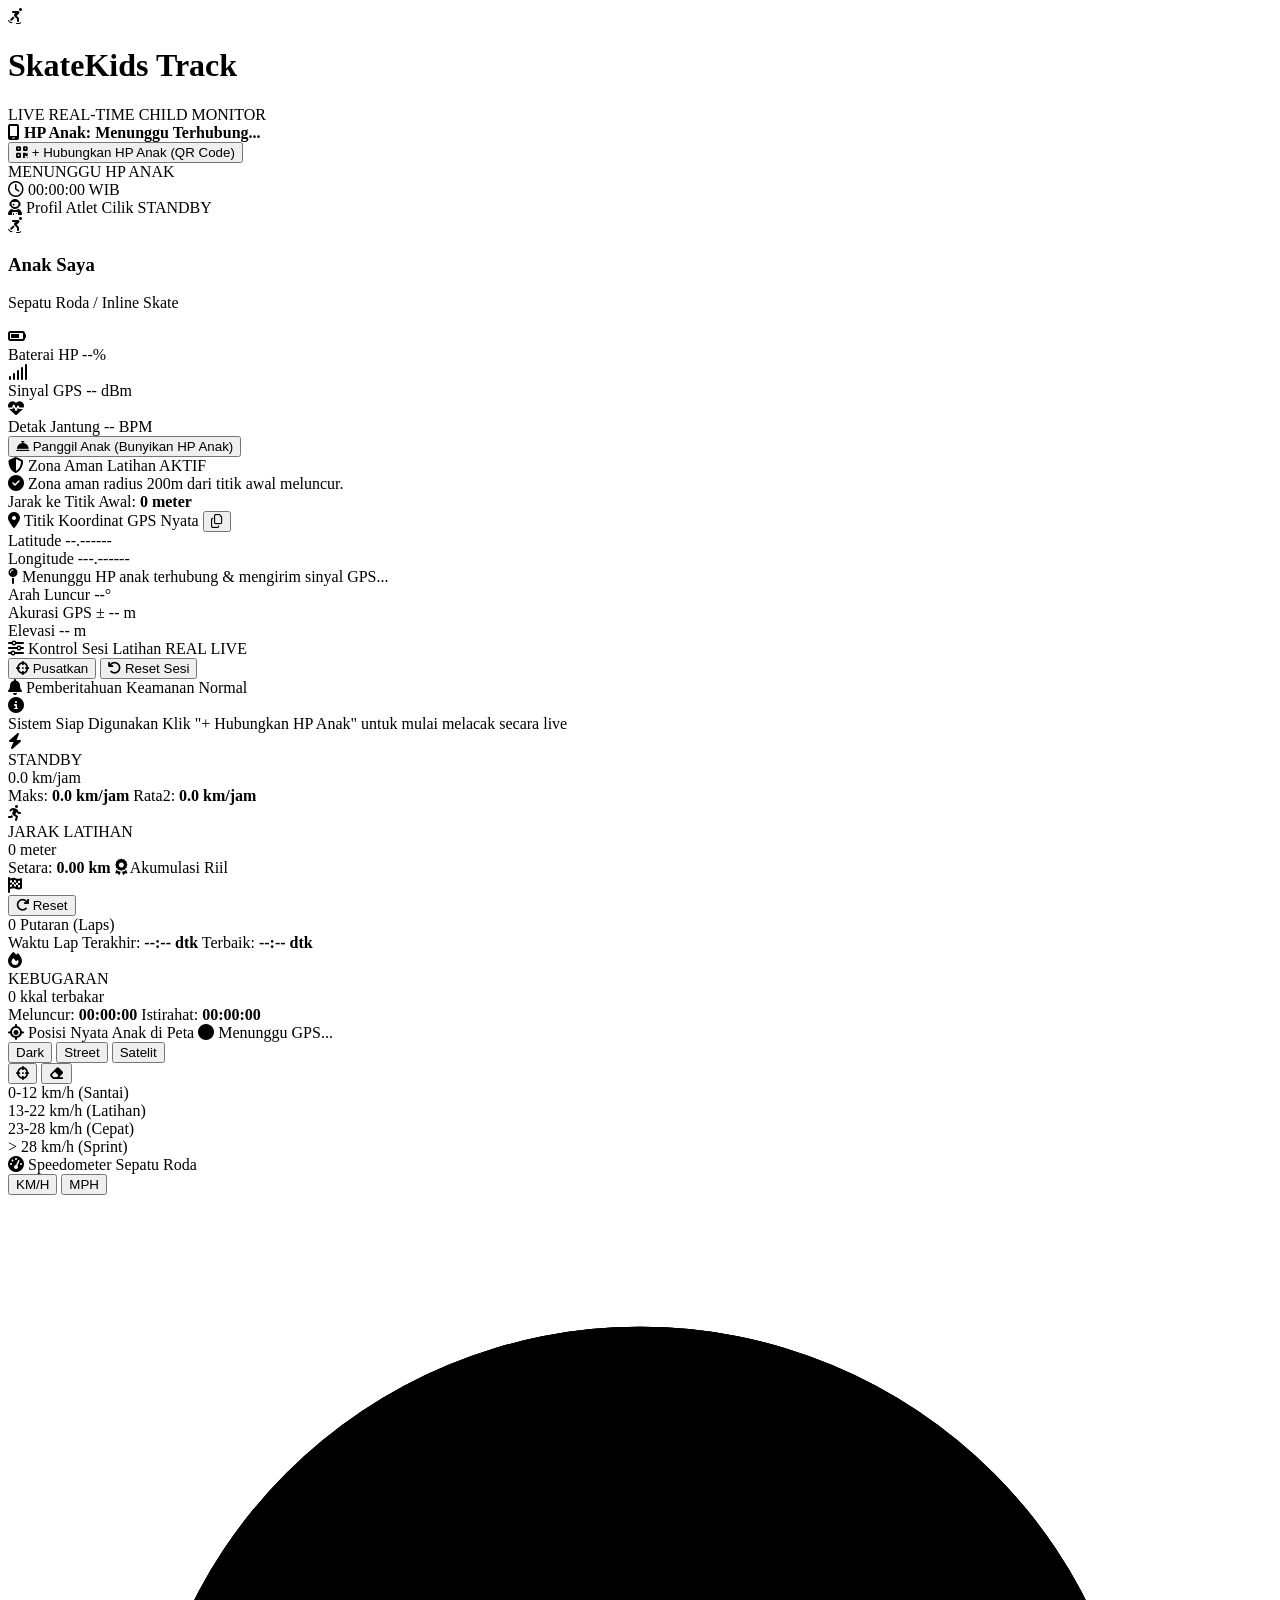
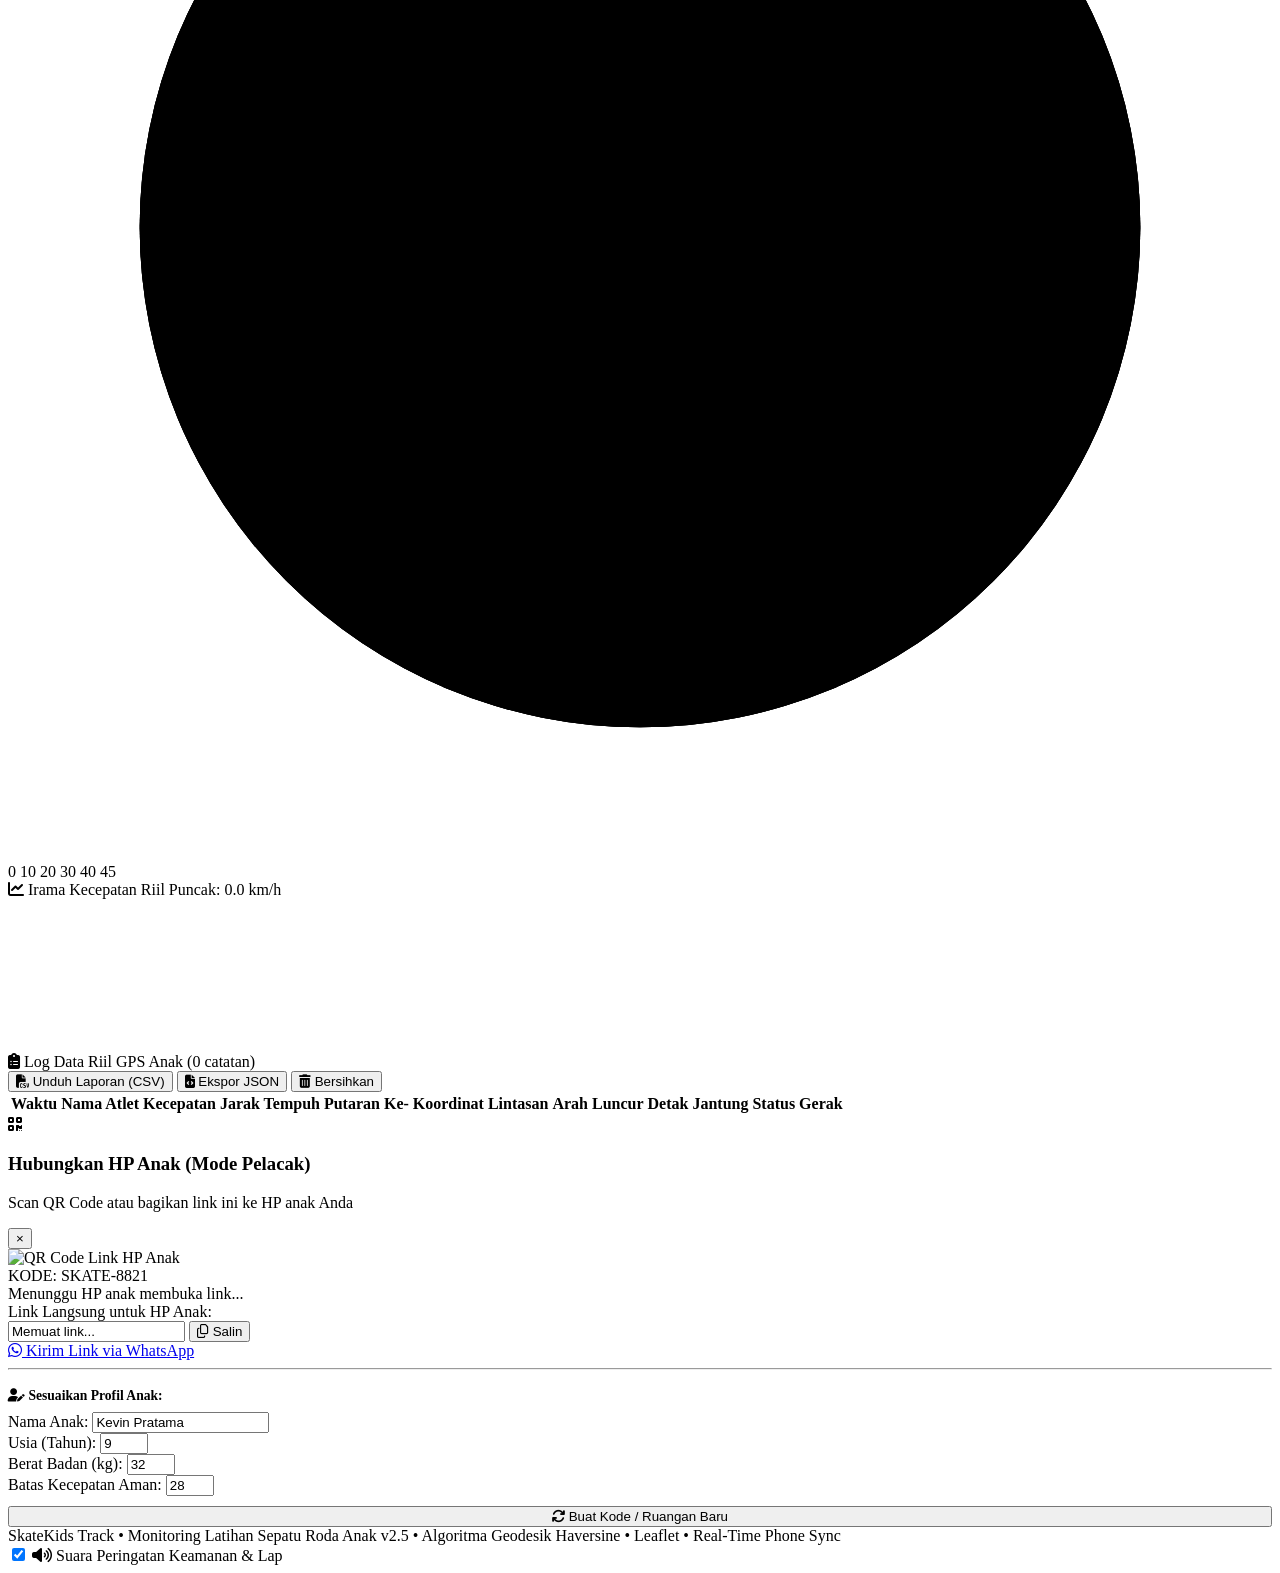
==== index.html @ c0331136 "Add files via upload" ====
<!DOCTYPE html>
<html lang="id">
<head>
  <meta charset="UTF-8">
  <meta name="viewport" content="width=device-width, initial-scale=1.0">
  <title>SkateKids Track - Monitoring Latihan Sepatu Roda Anak Real-Time</title>
  <meta name="description" content="Dashboard pemantauan latihan sepatu roda (inline skate) anak secara real-time langsung dari GPS HP anak.">

  <!-- Google Fonts -->
  <link rel="preconnect" href="https://fonts.googleapis.com">
  <link rel="preconnect" href="https://fonts.gstatic.com" crossorigin>
  <link href="https://fonts.googleapis.com/css2?family=JetBrains+Mono:wght@400;500;700&family=Plus+Jakarta+Sans:wght@300;400;500;600;700;800&display=swap" rel="stylesheet">

  <!-- Leaflet CSS -->
  <link rel="stylesheet" href="https://unpkg.com/leaflet@1.9.4/dist/leaflet.css" integrity="sha256-p4NxAoJBhIIN+hmNHrzRCf9tD/miZyoHS5obTRR9BMY=" crossorigin=""/>

  <!-- FontAwesome Icons -->
  <link rel="stylesheet" href="https://cdnjs.cloudflare.com/ajax/libs/font-awesome/6.5.1/css/all.min.css"/>

  <!-- Custom Styles -->
  <link rel="stylesheet" href="css/styles.css">
</head>
<body>
  <div class="app-container">
    <!-- Top Navbar -->
    <header class="top-header">
      <div class="header-brand">
        <div class="brand-icon">
          <i class="fa-solid fa-person-skating pulse-icon"></i>
        </div>
        <div class="brand-info">
          <h1>SkateKids <span>Track</span></h1>
          <span class="brand-badge">LIVE REAL-TIME CHILD MONITOR</span>
        </div>
      </div>

      <div class="header-center">
        <!-- Active Device Badge -->
        <div class="device-selector-wrapper">
          <i class="fa-solid fa-mobile-screen icon-cyan"></i>
          <span style="font-weight: 700; color: var(--text-pure);" id="activeChildLabel">HP Anak: Menunggu Terhubung...</span>
        </div>

        <!-- Connect Child Phone Button -->
        <button class="btn btn-connect-child" id="btnOpenPairingModal">
          <i class="fa-solid fa-qrcode"></i>
          <span>+ Hubungkan HP Anak (QR Code)</span>
        </button>
      </div>

      <div class="header-status">
        <div class="status-indicator offline" id="globalConnIndicator">
          <span class="pulse-dot"></span>
          <span id="connStatusText">MENUNGGU HP ANAK</span>
        </div>
        <div class="time-widget">
          <i class="fa-regular fa-clock"></i>
          <span id="liveClock">00:00:00 WIB</span>
        </div>
      </div>
    </header>

    <!-- Main Dashboard Layout -->
    <main class="dashboard-grid">
      <!-- Left Sidebar: Child Profile & Real Safety Monitoring -->
      <aside class="sidebar-panel">
        <!-- Child Athlete Profile Card -->
        <div class="glass-card device-profile-card">
          <div class="card-header">
            <span class="card-title"><i class="fa-solid fa-user-astronaut"></i> Profil Atlet Cilik</span>
            <span class="badge badge-neutral" id="skateActivityBadge">STANDBY</span>
          </div>
          <div class="device-quick-info">
            <div class="device-avatar" id="deviceAvatarIcon">
              <i class="fa-solid fa-person-skating"></i>
            </div>
            <div class="device-names">
              <h3 id="currentDeviceName">Anak Saya</h3>
              <p id="currentDevicePlate" class="mono-text">Sepatu Roda / Inline Skate</p>
            </div>
          </div>
          
          <div class="stats-row">
            <div class="stat-pill">
              <i class="fa-solid fa-battery-three-quarters icon-green"></i>
              <div class="stat-meta">
                <span class="stat-label">Baterai HP</span>
                <span class="stat-value" id="batteryLevel">--%</span>
              </div>
            </div>
            <div class="stat-pill">
              <i class="fa-solid fa-signal icon-cyan"></i>
              <div class="stat-meta">
                <span class="stat-label">Sinyal GPS</span>
                <span class="stat-value" id="signalStrength">-- dBm</span>
              </div>
            </div>
            <div class="stat-pill">
              <i class="fa-solid fa-heart-pulse icon-red"></i>
              <div class="stat-meta">
                <span class="stat-label">Detak Jantung</span>
                <span class="stat-value" id="heartRateValue">-- BPM</span>
              </div>
            </div>
          </div>

          <!-- Quick Child Calling / Ping Buzzer -->
          <button class="btn btn-call-child" id="btnPingChild" title="Kirim sinyal dering ke HP anak">
            <i class="fa-solid fa-bell-concierge"></i>
            <span>Panggil Anak (Bunyikan HP Anak)</span>
          </button>
        </div>

        <!-- Safety Zone (Geofence) Card -->
        <div class="glass-card geofence-card">
          <div class="card-header">
            <span class="card-title"><i class="fa-solid fa-shield-halved"></i> Zona Aman Latihan</span>
            <span class="badge badge-success" id="geofenceStatusBadge">AKTIF</span>
          </div>
          <div class="geofence-body">
            <div class="geofence-indicator">
              <i class="fa-solid fa-circle-check text-success"></i>
              <span id="geofenceText">Zona aman radius <span id="geofenceRadiusText">200m</span> dari titik awal meluncur.</span>
            </div>
            <div class="geofence-meta">
              <span>Jarak ke Titik Awal: <strong class="mono-text" id="distanceToParent">0 meter</strong></span>
            </div>
          </div>
        </div>

        <!-- Real Coordinates & Location Card -->
        <div class="glass-card location-card">
          <div class="card-header">
            <span class="card-title"><i class="fa-solid fa-location-dot"></i> Titik Koordinat GPS Nyata</span>
            <button class="btn-icon" id="btnCopyCoords" title="Salin Koordinat"><i class="fa-regular fa-copy"></i></button>
          </div>
          <div class="coords-display">
            <div class="coord-item">
              <span class="coord-label">Latitude</span>
              <span class="coord-value mono-text" id="valLatitude">--.------</span>
            </div>
            <div class="coord-item">
              <span class="coord-label">Longitude</span>
              <span class="coord-value mono-text" id="valLongitude">---.------</span>
            </div>
          </div>
          <div class="address-box">
            <i class="fa-solid fa-map-pin"></i>
            <span id="currentAddress">Menunggu HP anak terhubung & mengirim sinyal GPS...</span>
          </div>
          <div class="altitude-heading-row">
            <div class="micro-stat">
              <span class="micro-label">Arah Luncur</span>
              <span class="micro-value mono-text" id="valHeading">--°</span>
            </div>
            <div class="micro-stat">
              <span class="micro-label">Akurasi GPS</span>
              <span class="micro-value mono-text" id="valAccuracy">&plusmn; -- m</span>
            </div>
            <div class="micro-stat">
              <span class="micro-label">Elevasi</span>
              <span class="micro-value mono-text" id="valAltitude">-- m</span>
            </div>
          </div>
        </div>

        <!-- Session Controls Card (Clean, 0 Simulation) -->
        <div class="glass-card controls-card">
          <div class="card-header">
            <span class="card-title"><i class="fa-solid fa-sliders"></i> Kontrol Sesi Latihan</span>
            <span class="badge badge-neutral" id="simStatusBadge">REAL LIVE</span>
          </div>
          <div class="playback-btn-group" style="grid-template-columns: 1fr 1fr;">
            <button id="btnCenterMap" class="btn btn-primary" title="Pusatkan Kamera ke Posisi Anak">
              <i class="fa-solid fa-crosshairs"></i> Pusatkan
            </button>
            <button id="btnRestartSession" class="btn btn-secondary" title="Mulai Ulang Hitungan Latihan">
              <i class="fa-solid fa-arrow-rotate-left"></i> Reset Sesi
            </button>
          </div>
        </div>

        <!-- Safety & Incident Stream -->
        <div class="glass-card alerts-card">
          <div class="card-header">
            <span class="card-title"><i class="fa-solid fa-bell"></i> Pemberitahuan Keamanan</span>
            <span id="alertCountBadge" class="badge badge-neutral">Normal</span>
          </div>
          <div class="alert-stream" id="alertStream">
            <div class="alert-item alert-info">
              <i class="fa-solid fa-circle-info"></i>
              <div class="alert-content">
                <span class="alert-title">Sistem Siap Digunakan</span>
                <span class="alert-time">Klik "+ Hubungkan HP Anak" untuk mulai melacak secara live</span>
              </div>
            </div>
          </div>
        </div>
      </aside>

      <!-- Center & Right Workspace -->
      <section class="main-telemetry-area">
        <!-- 4 Key Skating Metrics Row: Speed, Distance, Lap Counter, Fitness -->
        <div class="metrics-grid">
          <!-- Metric 1: Kecepatan Meluncur (Speedometer) -->
          <div class="glass-card metric-card metric-speed">
            <div class="metric-top">
              <div class="metric-icon-box">
                <i class="fa-solid fa-bolt"></i>
              </div>
              <span class="metric-tag" id="speedStatusTag">STANDBY</span>
            </div>
            <div class="metric-body">
              <span class="metric-value mono-text" id="metricSpeedValue">0.0</span>
              <span class="metric-unit" id="metricSpeedUnit">km/jam</span>
            </div>
            <div class="metric-footer">
              <span>Maks: <strong id="metricMaxSpeed" class="mono-text">0.0 km/jam</strong></span>
              <span>Rata2: <strong id="metricAvgSpeed" class="mono-text">0.0 km/jam</strong></span>
            </div>
          </div>

          <!-- Metric 2: Total Jarak Latihan (Jarak Tempuh Riil) -->
          <div class="glass-card metric-card metric-distance">
            <div class="metric-top">
              <div class="metric-icon-box cyan">
                <i class="fa-solid fa-person-running"></i>
              </div>
              <span class="metric-tag cyan">JARAK LATIHAN</span>
            </div>
            <div class="metric-body">
              <span class="metric-value mono-text" id="metricTotalDistance">0</span>
              <span class="metric-unit" id="distanceUnitLabel">meter</span>
            </div>
            <div class="metric-footer">
              <span>Setara: <strong id="metricDistanceKm" class="mono-text">0.00 km</strong></span>
              <span class="icon-muted"><i class="fa-solid fa-award"></i> Akumulasi Riil</span>
            </div>
          </div>

          <!-- Metric 3: Penghitung Putaran (Lap Counter Riil) -->
          <div class="glass-card metric-card metric-trip">
            <div class="metric-top">
              <div class="metric-icon-box amber">
                <i class="fa-solid fa-flag-checkered"></i>
              </div>
              <button class="btn-mini-reset" id="btnResetTrip" title="Reset Hitungan Putaran">
                <i class="fa-solid fa-arrow-rotate-right"></i> Reset
              </button>
            </div>
            <div class="metric-body">
              <span class="metric-value mono-text" id="metricLapCount">0</span>
              <span class="metric-unit">Putaran (Laps)</span>
            </div>
            <div class="metric-footer">
              <span>Waktu Lap Terakhir: <strong id="lastLapTime" class="mono-text">--:-- dtk</strong></span>
              <span>Terbaik: <strong class="text-success mono-text" id="bestLapTime">--:-- dtk</strong></span>
            </div>
          </div>

          <!-- Metric 4: Kebugaran & Waktu Latihan -->
          <div class="glass-card metric-card metric-time">
            <div class="metric-top">
              <div class="metric-icon-box purple">
                <i class="fa-solid fa-fire"></i>
              </div>
              <span class="metric-tag purple">KEBUGARAN</span>
            </div>
            <div class="metric-body">
              <span class="metric-value mono-text" id="metricCalories">0</span>
              <span class="metric-unit">kkal terbakar</span>
            </div>
            <div class="metric-footer">
              <span>Meluncur: <strong id="metricTripDuration" class="mono-text">00:00:00</strong></span>
              <span>Istirahat: <strong id="metricIdleDuration" class="mono-text">00:00:00</strong></span>
            </div>
          </div>
        </div>

        <!-- Interactive Map & Gauge Visualization Row -->
        <div class="visualizer-row">
          <!-- Left: Main Interactive Map Viewport -->
          <div class="glass-card map-container-card">
            <div class="map-toolbar">
              <div class="map-toolbar-left">
                <span class="map-title"><i class="fa-solid fa-location-crosshairs"></i> Posisi Nyata Anak di Peta</span>
                <span class="map-coords-badge" id="mapLiveBadge">
                  <i class="fa-solid fa-circle pulse-dot-small"></i> <span id="mapHeadingBadge">Menunggu GPS...</span>
                </span>
              </div>
              <div class="map-toolbar-right">
                <!-- Map Layer Switcher Buttons -->
                <div class="map-layer-toggles">
                  <button class="map-layer-btn active" data-layer="dark" title="Peta Gelap">Dark</button>
                  <button class="map-layer-btn" data-layer="osm" title="Peta Standar">Street</button>
                  <button class="map-layer-btn" data-layer="satellite" title="Satelit Esri">Satelit</button>
                </div>
                <!-- Follow Mode Toggle -->
                <button class="map-tool-btn active" id="btnToggleFollow" title="Kunci Kamera ke Anak">
                  <i class="fa-solid fa-crosshairs"></i>
                </button>
                <!-- Clear Trail -->
                <button class="map-tool-btn" id="btnClearTrail" title="Bersihkan Jejak Lintasan">
                  <i class="fa-solid fa-eraser"></i>
                </button>
              </div>
            </div>

            <!-- Leaflet Map Mount Point -->
            <div id="map" class="map-viewport"></div>

            <!-- Floating Map Legend -->
            <div class="map-floating-overlay">
              <div class="legend-item">
                <span class="legend-color legend-green"></span> <span>0-12 km/h (Santai)</span>
              </div>
              <div class="legend-item">
                <span class="legend-color legend-blue"></span> <span>13-22 km/h (Latihan)</span>
              </div>
              <div class="legend-item">
                <span class="legend-color legend-orange"></span> <span>23-28 km/h (Cepat)</span>
              </div>
              <div class="legend-item">
                <span class="legend-color legend-red"></span> <span>> 28 km/h (Sprint)</span>
              </div>
            </div>
          </div>

          <!-- Right: Circular Speedometer & Telemetry Gauge for Roller Skating -->
          <div class="glass-card gauge-panel-card">
            <div class="card-header">
              <span class="card-title"><i class="fa-solid fa-gauge-high"></i> Speedometer Sepatu Roda</span>
              <div class="unit-switch">
                <button class="unit-btn active" id="unitKmh">KM/H</button>
                <button class="unit-btn" id="unitMph">MPH</button>
              </div>
            </div>

            <!-- Circular SVG Speedometer (Scaled 0 - 45 km/h for inline skating) -->
            <div class="speedometer-container">
              <div class="speedometer-svg-wrapper">
                <svg viewBox="0 0 240 240" class="speedometer-svg">
                  <!-- Background Track Arc -->
                  <circle cx="120" cy="120" r="95" class="gauge-bg-arc" />
                  
                  <!-- Warning Zone Track Arc (>28 km/h high sprint zone) -->
                  <circle cx="120" cy="120" r="95" class="gauge-warning-arc" />
                  
                  <!-- Dynamic Glowing Progress Arc -->
                  <circle cx="120" cy="120" r="95" class="gauge-fill-arc" id="gaugeFillArc" />
                  
                  <!-- Center Dial Info -->
                  <g class="gauge-center-text">
                    <text x="120" y="115" class="gauge-digit mono-text" id="gaugeSpeedDigit">0.0</text>
                    <text x="120" y="140" class="gauge-unit" id="gaugeSpeedUnit">KM/H</text>
                    <text x="120" y="162" class="gauge-substatus" id="gaugeStatusText">STANDBY</text>
                  </g>
                </svg>
                
                <!-- Speedometer Needle Pointer -->
                <div class="gauge-needle" id="gaugeNeedle"></div>
                <div class="gauge-needle-cap"></div>
              </div>

              <!-- Speedometer Scale Numbers: 0, 10, 20, 30, 40, 45 -->
              <div class="speedometer-scale">
                <span>0</span>
                <span>10</span>
                <span>20</span>
                <span>30</span>
                <span>40</span>
                <span>45</span>
              </div>
            </div>

            <!-- Mini Live Speed Chart (0 - 35 km/h) -->
            <div class="speed-chart-wrapper">
              <div class="chart-header">
                <span><i class="fa-solid fa-chart-line"></i> Irama Kecepatan Riil</span>
                <span class="chart-peak mono-text" id="chartPeakLabel">Puncak: 0.0 km/h</span>
              </div>
              <div class="chart-canvas-box">
                <canvas id="speedTrendChart"></canvas>
              </div>
            </div>
          </div>
        </div>

        <!-- Bottom Row: Training Session Log Table & Data Export -->
        <div class="glass-card telemetry-log-card">
          <div class="table-header-row">
            <div class="table-title">
              <i class="fa-solid fa-clipboard-list"></i>
              <span>Log Data Riil GPS Anak</span>
              <span class="table-count mono-text" id="logCountBadge">(0 catatan)</span>
            </div>
            <div class="table-actions">
              <button class="btn btn-outline" id="btnExportCSV">
                <i class="fa-solid fa-file-csv"></i> Unduh Laporan (CSV)
              </button>
              <button class="btn btn-outline" id="btnExportJSON">
                <i class="fa-solid fa-file-code"></i> Ekspor JSON
              </button>
              <button class="btn btn-outline danger" id="btnClearLogs">
                <i class="fa-solid fa-trash-can"></i> Bersihkan
              </button>
            </div>
          </div>

          <div class="table-responsive">
            <table class="telemetry-table" id="telemetryTable">
              <thead>
                <tr>
                  <th>Waktu</th>
                  <th>Nama Atlet</th>
                  <th>Kecepatan</th>
                  <th>Jarak Tempuh</th>
                  <th>Putaran Ke-</th>
                  <th>Koordinat Lintasan</th>
                  <th>Arah Luncur</th>
                  <th>Detak Jantung</th>
                  <th>Status Gerak</th>
                </tr>
              </thead>
              <tbody id="telemetryTableBody">
                <!-- Data riil akan otomatis muncul saat HP anak mengirim sinyal -->
              </tbody>
            </table>
          </div>
        </div>
      </section>
    </main>

    <!-- Modal Pairing HP Anak -->
    <div class="modal-overlay" id="pairingModalOverlay">
      <div class="modal-card">
        <div class="modal-header">
          <div class="modal-title-group">
            <i class="fa-solid fa-qrcode icon-cyan"></i>
            <div>
              <h3>Hubungkan HP Anak (Mode Pelacak)</h3>
              <p class="modal-subtitle">Scan QR Code atau bagikan link ini ke HP anak Anda</p>
            </div>
          </div>
          <button class="btn-close-modal" id="btnClosePairingModal">&times;</button>
        </div>

        <div class="modal-body">
          <div class="pairing-content">
            <!-- Left: QR Code Display -->
            <div class="qr-container">
              <div class="qr-box">
                <img id="qrCodeImage" src="" alt="QR Code Link HP Anak">
              </div>
              <span class="room-code-tag" id="displayRoomCode">KODE: SKATE-8821</span>
              <div class="conn-sync-status waiting" id="modalConnStatus">
                <span class="pulse-dot"></span>
                <span id="modalConnStatusText">Menunggu HP anak membuka link...</span>
              </div>
            </div>

            <!-- Right: Direct Link & Setup Form -->
            <div class="pairing-details">
              <label class="form-label">Link Langsung untuk HP Anak:</label>
              <div class="copy-link-group">
                <input type="text" id="txtTrackerUrl" readonly class="custom-input mono-text" value="Memuat link...">
                <button class="btn btn-primary" id="btnCopyTrackerUrl" title="Salin Link">
                  <i class="fa-regular fa-copy"></i> Salin
                </button>
              </div>

              <div class="share-whatsapp-box">
                <a id="btnShareWhatsApp" href="#" target="_blank" class="btn btn-whatsapp">
                  <i class="fa-brands fa-whatsapp"></i> Kirim Link via WhatsApp
                </a>
              </div>

              <hr class="modal-divider">

              <!-- Form Daftarkan Anak Baru -->
              <h4 style="font-size: 0.85rem; margin-bottom: 8px; color: var(--text-pure);">
                <i class="fa-solid fa-user-pen"></i> Sesuaikan Profil Anak:
              </h4>
              <div class="form-row">
                <div class="form-col">
                  <label>Nama Anak:</label>
                  <input type="text" id="inputChildName" class="custom-input" value="Kevin Pratama">
                </div>
                <div class="form-col">
                  <label>Usia (Tahun):</label>
                  <input type="number" id="inputChildAge" class="custom-input" value="9" min="4" max="18">
                </div>
              </div>
              <div class="form-row">
                <div class="form-col">
                  <label>Berat Badan (kg):</label>
                  <input type="number" id="inputChildWeight" class="custom-input" value="32" min="15" max="80">
                </div>
                <div class="form-col">
                  <label>Batas Kecepatan Aman:</label>
                  <input type="number" id="inputChildMaxSpeed" class="custom-input" value="28" min="15" max="45">
                </div>
              </div>
              <button class="btn btn-secondary" id="btnUpdateChildProfile" style="margin-top: 10px; width: 100%;">
                <i class="fa-solid fa-arrows-rotate"></i> Buat Kode / Ruangan Baru
              </button>
            </div>
          </div>
        </div>
      </div>
    </div>

    <!-- Footer -->
    <footer class="app-footer">
      <div class="footer-left">
        <span>SkateKids Track &bull; Monitoring Latihan Sepatu Roda Anak v2.5</span> &bull; 
        <span>Algoritma Geodesik Haversine &bull; Leaflet &bull; Real-Time Phone Sync</span>
      </div>
      <div class="footer-right">
        <label class="toggle-audio-label">
          <input type="checkbox" id="chkAudioAlerts" checked>
          <span><i class="fa-solid fa-volume-high"></i> Suara Peringatan Keamanan & Lap</span>
        </label>
      </div>
    </footer>
  </div>

  <!-- Leaflet JS -->
  <script src="https://unpkg.com/leaflet@1.9.4/dist/leaflet.js" integrity="sha256-20nQCchB9co0qIjJZRGuk2/Z9VM+kNiyxNV1lvTlZBo=" crossorigin=""></script>
  
  <!-- Chart.js -->
  <script src="https://cdn.jsdelivr.net/npm/chart.js"></script>

  <!-- Application Modules -->
  <script src="js/telemetry-engine.js"></script>
  <script src="js/map-manager.js"></script>
  <script src="js/app.js"></script>
</body>
</html>
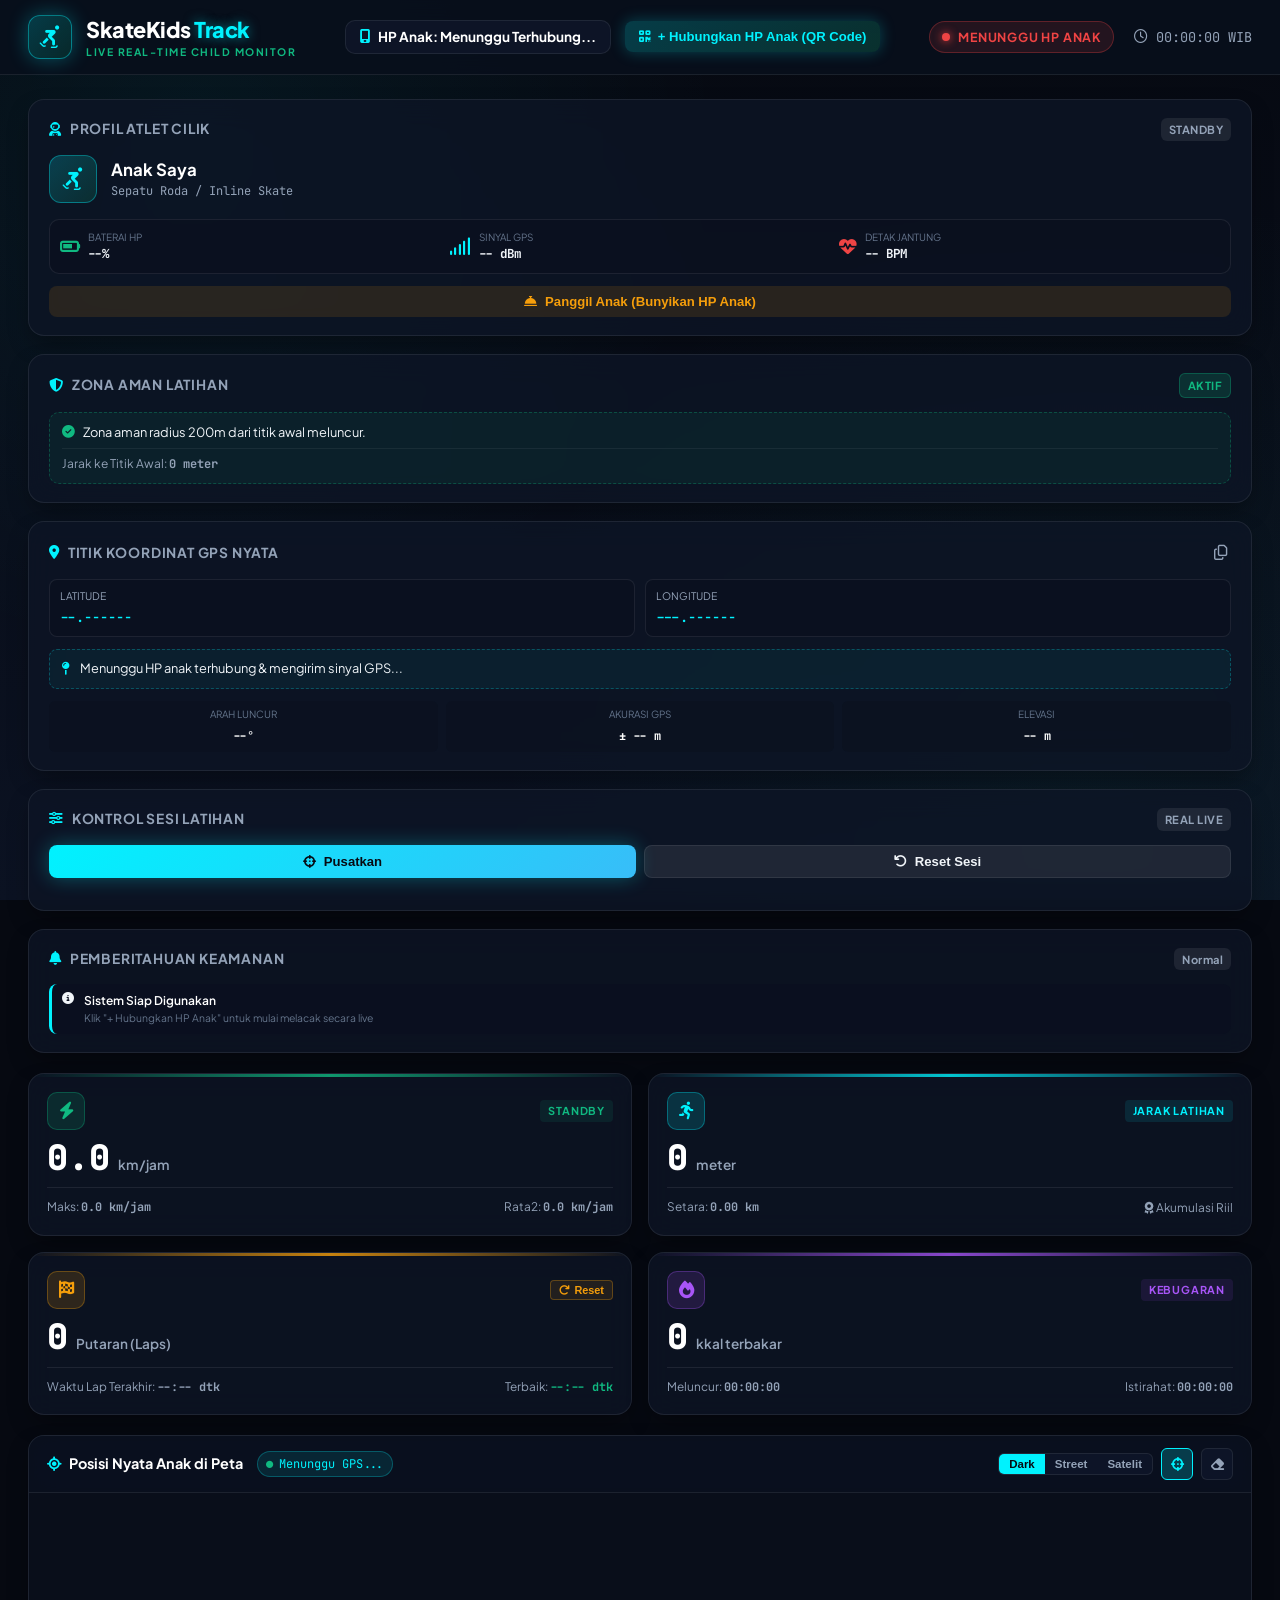
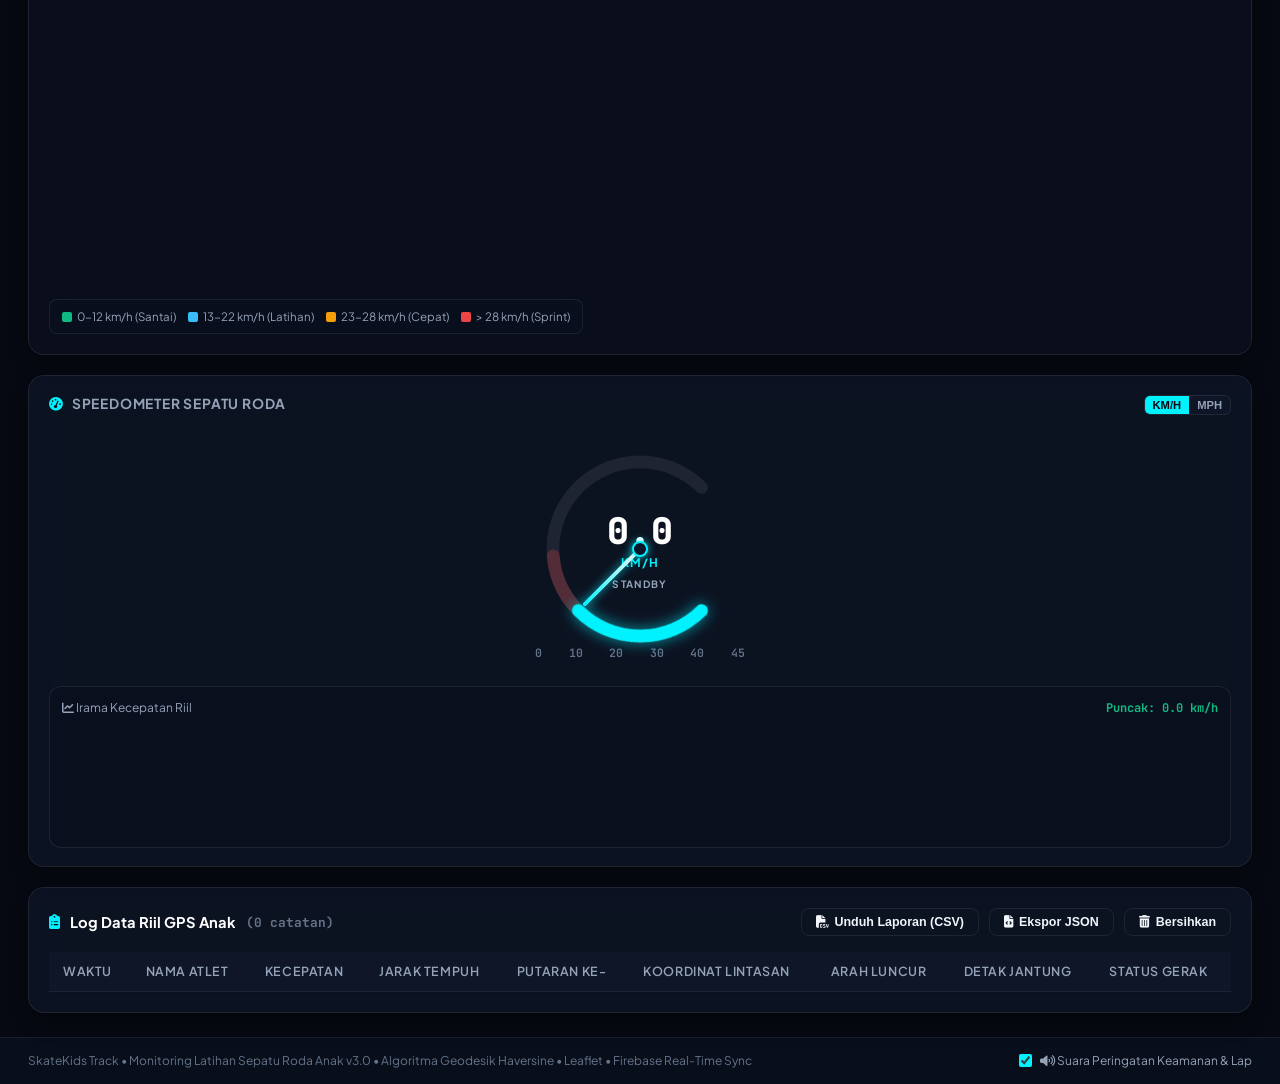
==== commit 8e79e097: "Add files via upload" ====
--- a/index.html
+++ b/index.html
@@ -513,8 +513,8 @@
     <!-- Footer -->
     <footer class="app-footer">
       <div class="footer-left">
-        <span>SkateKids Track &bull; Monitoring Latihan Sepatu Roda Anak v2.5</span> &bull; 
-        <span>Algoritma Geodesik Haversine &bull; Leaflet &bull; Real-Time Phone Sync</span>
+        <span>SkateKids Track &bull; Monitoring Latihan Sepatu Roda Anak v3.0</span> &bull; 
+        <span>Algoritma Geodesik Haversine &bull; Leaflet &bull; Firebase Real-Time Sync</span>
       </div>
       <div class="footer-right">
         <label class="toggle-audio-label">
@@ -531,9 +531,10 @@
   <!-- Chart.js -->
   <script src="https://cdn.jsdelivr.net/npm/chart.js"></script>
 
-  <!-- Application Modules -->
+  <!-- Application Modules (telemetry-engine & map-manager loaded as classic scripts) -->
   <script src="js/telemetry-engine.js"></script>
   <script src="js/map-manager.js"></script>
-  <script src="js/app.js"></script>
+  <!-- app.js uses ES module imports for Firebase -->
+  <script type="module" src="js/app.js"></script>
 </body>
 </html>
--- a/css/styles.css
+++ b/css/styles.css
@@ -0,0 +1,1674 @@
+/* ==========================================================================
+   SkateKids Track - Real-Time Child Inline Skate & Safety Monitor CSS
+   Theme: High-Tech Sporty Dark Glassmorphism / Kid Safety Telemetry
+   ========================================================================== */
+
+:root {
+  /* Color Palette */
+  --bg-base: #060911;
+  --bg-surface: #0a0f1d;
+  --bg-card: rgba(13, 21, 38, 0.78);
+  --bg-card-hover: rgba(18, 30, 54, 0.88);
+  --bg-header: rgba(9, 15, 28, 0.88);
+  
+  /* Borders & Highlights */
+  --border-subtle: rgba(255, 255, 255, 0.08);
+  --border-glow: rgba(0, 242, 254, 0.35);
+  --border-active: #00f2fe;
+
+  /* Accent Colors */
+  --cyan-primary: #00f2fe;
+  --blue-electric: #38bdf8;
+  --emerald-green: #10b981;
+  --amber-warning: #f59e0b;
+  --rose-danger: #ef4444;
+  --purple-accent: #a855f7;
+
+  /* Text Colors */
+  --text-pure: #ffffff;
+  --text-main: #f1f5f9;
+  --text-muted: #94a3b8;
+  --text-dim: #64748b;
+
+  /* Typography */
+  --font-sans: 'Plus Jakarta Sans', system-ui, -apple-system, sans-serif;
+  --font-mono: 'JetBrains Mono', monospace;
+
+  /* Shadows & Effects */
+  --glow-cyan: 0 0 20px rgba(0, 242, 254, 0.3);
+  --glow-green: 0 0 20px rgba(16, 185, 129, 0.3);
+  --glow-amber: 0 0 20px rgba(245, 158, 11, 0.3);
+  --glow-red: 0 0 20px rgba(239, 68, 68, 0.4);
+  --glass-blur: blur(14px);
+  --transition-smooth: all 0.25s cubic-bezier(0.4, 0, 0.2, 1);
+}
+
+/* Base Reset & Box Sizing */
+*, *::before, *::after {
+  box-sizing: border-box;
+  margin: 0;
+  padding: 0;
+}
+
+body {
+  font-family: var(--font-sans);
+  background-color: var(--bg-base);
+  color: var(--text-main);
+  background-image: 
+    radial-gradient(circle at 15% 15%, rgba(0, 242, 254, 0.06) 0%, transparent 40%),
+    radial-gradient(circle at 85% 85%, rgba(16, 185, 129, 0.05) 0%, transparent 45%),
+    linear-gradient(180deg, #060911 0%, #0b1222 100%);
+  background-attachment: fixed;
+  min-height: 100vh;
+  line-height: 1.5;
+  overflow-x: hidden;
+  -webkit-font-smoothing: antialiased;
+}
+
+.mono-text {
+  font-family: var(--font-mono);
+  font-feature-settings: "tnum";
+}
+
+/* Container */
+.app-container {
+  display: flex;
+  flex-direction: column;
+  min-height: 100vh;
+  max-width: 1920px;
+  margin: 0 auto;
+}
+
+/* ==========================================================================
+   Top Header Navigation
+   ========================================================================== */
+.top-header {
+  display: flex;
+  align-items: center;
+  justify-content: space-between;
+  padding: 14px 28px;
+  background: var(--bg-header);
+  backdrop-filter: var(--glass-blur);
+  border-bottom: 1px solid var(--border-subtle);
+  position: sticky;
+  top: 0;
+  z-index: 1000;
+  gap: 20px;
+}
+
+.header-brand {
+  display: flex;
+  align-items: center;
+  gap: 14px;
+}
+
+.brand-icon {
+  width: 44px;
+  height: 44px;
+  background: linear-gradient(135deg, rgba(0, 242, 254, 0.2), rgba(16, 185, 129, 0.15));
+  border: 1px solid rgba(0, 242, 254, 0.4);
+  border-radius: 12px;
+  display: flex;
+  align-items: center;
+  justify-content: center;
+  color: var(--cyan-primary);
+  font-size: 1.4rem;
+  box-shadow: var(--glow-cyan);
+}
+
+.pulse-icon {
+  animation: pulseRotate 4s ease-in-out infinite;
+}
+
+@keyframes pulseRotate {
+  0%, 100% { transform: scale(1); filter: brightness(1); }
+  50% { transform: scale(1.1); filter: brightness(1.3); }
+}
+
+.brand-info h1 {
+  font-size: 1.35rem;
+  font-weight: 800;
+  letter-spacing: -0.5px;
+  color: var(--text-pure);
+}
+
+.brand-info h1 span {
+  color: var(--cyan-primary);
+  text-shadow: 0 0 12px rgba(0, 242, 254, 0.5);
+}
+
+.brand-badge {
+  font-size: 0.65rem;
+  font-weight: 700;
+  letter-spacing: 1.5px;
+  color: var(--emerald-green);
+  display: block;
+  margin-top: -2px;
+}
+
+.header-center {
+  display: flex;
+  align-items: center;
+  gap: 14px;
+  flex-wrap: wrap;
+}
+
+.device-selector-wrapper,
+.route-selector-wrapper {
+  display: flex;
+  align-items: center;
+  gap: 8px;
+  background: rgba(15, 23, 42, 0.85);
+  padding: 6px 14px;
+  border-radius: 10px;
+  border: 1px solid var(--border-subtle);
+  font-size: 0.85rem;
+}
+
+.device-selector-wrapper label,
+.route-selector-wrapper label {
+  color: var(--text-muted);
+  display: flex;
+  align-items: center;
+  gap: 6px;
+  white-space: nowrap;
+}
+
+.custom-select {
+  background: transparent;
+  border: none;
+  color: var(--text-pure);
+  font-family: var(--font-sans);
+  font-weight: 600;
+  font-size: 0.88rem;
+  outline: none;
+  cursor: pointer;
+  padding: 2px 4px;
+}
+
+.custom-select option {
+  background: #0d1527;
+  color: #fff;
+}
+
+/* Button Connect Child Phone in Header */
+.btn-connect-child {
+  background: linear-gradient(135deg, rgba(0, 242, 254, 0.2), rgba(16, 185, 129, 0.2));
+  border: 1px solid rgba(0, 242, 254, 0.5);
+  color: var(--cyan-primary);
+  font-weight: 700;
+  font-size: 0.84rem;
+  padding: 7px 14px;
+  border-radius: 10px;
+  display: flex;
+  align-items: center;
+  gap: 8px;
+  cursor: pointer;
+  box-shadow: 0 0 15px rgba(0, 242, 254, 0.25);
+  transition: var(--transition-smooth);
+}
+
+.btn-connect-child:hover {
+  background: linear-gradient(135deg, #00f2fe, #10b981);
+  color: #060911;
+  box-shadow: var(--glow-cyan);
+  transform: translateY(-1px);
+}
+
+.header-status {
+  display: flex;
+  align-items: center;
+  gap: 20px;
+}
+
+.status-indicator {
+  display: flex;
+  align-items: center;
+  gap: 8px;
+  font-size: 0.78rem;
+  font-weight: 700;
+  letter-spacing: 0.8px;
+  padding: 6px 12px;
+  border-radius: 20px;
+  background: rgba(16, 185, 129, 0.12);
+  border: 1px solid rgba(16, 185, 129, 0.3);
+  color: var(--emerald-green);
+}
+
+.status-indicator.offline {
+  background: rgba(239, 68, 68, 0.12);
+  border-color: rgba(239, 68, 68, 0.3);
+  color: var(--rose-danger);
+}
+
+.pulse-dot {
+  width: 8px;
+  height: 8px;
+  background: var(--emerald-green);
+  border-radius: 50%;
+  box-shadow: 0 0 8px var(--emerald-green);
+  animation: livePing 1.8s infinite;
+}
+
+.status-indicator.offline .pulse-dot {
+  background: var(--rose-danger);
+  box-shadow: 0 0 8px var(--rose-danger);
+  animation: none;
+}
+
+@keyframes livePing {
+  0% { transform: scale(0.95); opacity: 0.8; }
+  50% { transform: scale(1.3); opacity: 1; }
+  100% { transform: scale(0.95); opacity: 0.8; }
+}
+
+.time-widget {
+  display: flex;
+  align-items: center;
+  gap: 8px;
+  color: var(--text-muted);
+  font-family: var(--font-mono);
+  font-size: 0.85rem;
+}
+
+/* ==========================================================================
+   Dashboard Layout Grid
+   ========================================================================== */
+.dashboard-grid {
+  display: grid;
+  grid-template-columns: 320px 1fr;
+  gap: 20px;
+  padding: 24px 28px;
+  flex: 1;
+}
+
+/* Glass Card Component */
+.glass-card {
+  background: var(--bg-card);
+  backdrop-filter: var(--glass-blur);
+  border: 1px solid var(--border-subtle);
+  border-radius: 16px;
+  padding: 18px 20px;
+  box-shadow: 0 10px 25px -5px rgba(0, 0, 0, 0.4);
+  transition: var(--transition-smooth);
+}
+
+.glass-card:hover {
+  border-color: rgba(0, 242, 254, 0.2);
+}
+
+.card-header {
+  display: flex;
+  align-items: center;
+  justify-content: space-between;
+  margin-bottom: 14px;
+}
+
+.card-title {
+  font-size: 0.86rem;
+  font-weight: 700;
+  text-transform: uppercase;
+  letter-spacing: 0.8px;
+  color: var(--text-muted);
+  display: flex;
+  align-items: center;
+  gap: 8px;
+}
+
+.card-title i {
+  color: var(--cyan-primary);
+}
+
+/* Badges */
+.badge {
+  font-size: 0.7rem;
+  font-weight: 700;
+  padding: 3px 8px;
+  border-radius: 6px;
+  letter-spacing: 0.5px;
+}
+
+.badge-success {
+  background: rgba(16, 185, 129, 0.18);
+  color: var(--emerald-green);
+  border: 1px solid rgba(16, 185, 129, 0.3);
+}
+
+.badge-info {
+  background: rgba(0, 242, 254, 0.18);
+  color: var(--cyan-primary);
+  border: 1px solid rgba(0, 242, 254, 0.3);
+}
+
+.badge-warning {
+  background: rgba(245, 158, 11, 0.18);
+  color: var(--amber-warning);
+  border: 1px solid rgba(245, 158, 11, 0.3);
+}
+
+.badge-danger {
+  background: rgba(239, 68, 68, 0.18);
+  color: var(--rose-danger);
+  border: 1px solid rgba(239, 68, 68, 0.3);
+}
+
+.badge-neutral {
+  background: rgba(255, 255, 255, 0.08);
+  color: var(--text-muted);
+}
+
+/* ==========================================================================
+   Left Sidebar: Child Profile & Safety
+   ========================================================================== */
+.sidebar-panel {
+  display: flex;
+  flex-direction: column;
+  gap: 18px;
+}
+
+/* Child Profile Card */
+.device-quick-info {
+  display: flex;
+  align-items: center;
+  gap: 14px;
+  margin-bottom: 16px;
+}
+
+.device-avatar {
+  width: 48px;
+  height: 48px;
+  border-radius: 12px;
+  background: linear-gradient(135deg, rgba(0, 242, 254, 0.2), rgba(16, 185, 129, 0.15));
+  border: 1px solid rgba(0, 242, 254, 0.35);
+  display: flex;
+  align-items: center;
+  justify-content: center;
+  font-size: 1.4rem;
+  color: var(--cyan-primary);
+}
+
+.device-names h3 {
+  font-size: 1.05rem;
+  font-weight: 700;
+  color: var(--text-pure);
+}
+
+.device-names p {
+  font-size: 0.75rem;
+  color: var(--text-muted);
+}
+
+.stats-row {
+  display: grid;
+  grid-template-columns: repeat(3, 1fr);
+  gap: 8px;
+  background: rgba(10, 16, 30, 0.6);
+  padding: 10px;
+  border-radius: 10px;
+  border: 1px solid var(--border-subtle);
+  margin-bottom: 12px;
+}
+
+.stat-pill {
+  display: flex;
+  align-items: center;
+  gap: 8px;
+}
+
+.stat-pill i {
+  font-size: 1.1rem;
+}
+
+.icon-green { color: var(--emerald-green); }
+.icon-cyan { color: var(--cyan-primary); }
+.icon-amber { color: var(--amber-warning); }
+.icon-red { color: var(--rose-danger); }
+
+.stat-meta {
+  display: flex;
+  flex-direction: column;
+}
+
+.stat-label {
+  font-size: 0.62rem;
+  color: var(--text-dim);
+  text-transform: uppercase;
+}
+
+.stat-value {
+  font-size: 0.78rem;
+  font-weight: 700;
+  font-family: var(--font-mono);
+  color: var(--text-main);
+}
+
+/* Call Child Buzzer Button */
+.btn-call-child {
+  width: 100%;
+  background: rgba(245, 158, 11, 0.12);
+  border: 1px solid rgba(245, 158, 11, 0.35);
+  color: var(--amber-warning);
+  padding: 8px 12px;
+  border-radius: 10px;
+  font-size: 0.82rem;
+  font-weight: 700;
+  cursor: pointer;
+  display: flex;
+  align-items: center;
+  justify-content: center;
+  gap: 8px;
+  transition: var(--transition-smooth);
+}
+
+.btn-call-child:hover {
+  background: rgba(245, 158, 11, 0.25);
+  box-shadow: var(--glow-amber);
+}
+
+/* Geofence Safety Card */
+.geofence-body {
+  background: rgba(16, 185, 129, 0.08);
+  border: 1px dashed rgba(16, 185, 129, 0.3);
+  border-radius: 10px;
+  padding: 10px 12px;
+}
+
+.geofence-indicator {
+  display: flex;
+  align-items: center;
+  gap: 8px;
+  font-size: 0.8rem;
+  color: var(--text-main);
+  margin-bottom: 6px;
+}
+
+.geofence-meta {
+  font-size: 0.75rem;
+  color: var(--text-muted);
+  border-top: 1px solid rgba(255, 255, 255, 0.06);
+  padding-top: 6px;
+}
+
+/* Coordinates & Location */
+.coords-display {
+  display: grid;
+  grid-template-columns: 1fr 1fr;
+  gap: 10px;
+  margin-bottom: 12px;
+}
+
+.coord-item {
+  background: rgba(10, 16, 30, 0.6);
+  padding: 8px 10px;
+  border-radius: 8px;
+  border: 1px solid var(--border-subtle);
+}
+
+.coord-label {
+  font-size: 0.65rem;
+  text-transform: uppercase;
+  color: var(--text-muted);
+  display: block;
+}
+
+.coord-value {
+  font-size: 0.85rem;
+  font-weight: 600;
+  color: var(--cyan-primary);
+}
+
+.address-box {
+  background: rgba(0, 242, 254, 0.05);
+  border: 1px dashed rgba(0, 242, 254, 0.25);
+  border-radius: 8px;
+  padding: 10px 12px;
+  display: flex;
+  align-items: flex-start;
+  gap: 10px;
+  font-size: 0.8rem;
+  color: var(--text-main);
+  margin-bottom: 12px;
+  line-height: 1.4;
+}
+
+.address-box i {
+  color: var(--cyan-primary);
+  margin-top: 3px;
+}
+
+.altitude-heading-row {
+  display: grid;
+  grid-template-columns: 1fr 1fr 1fr;
+  gap: 8px;
+}
+
+.micro-stat {
+  background: rgba(10, 16, 30, 0.5);
+  padding: 6px 8px;
+  border-radius: 6px;
+  text-align: center;
+}
+
+.micro-label {
+  display: block;
+  font-size: 0.62rem;
+  color: var(--text-dim);
+  text-transform: uppercase;
+}
+
+.micro-value {
+  font-size: 0.75rem;
+  font-weight: 700;
+  color: var(--text-pure);
+}
+
+/* Simulation Controls */
+.playback-btn-group {
+  display: grid;
+  grid-template-columns: 1.5fr 1fr 1fr;
+  gap: 8px;
+  margin-bottom: 14px;
+}
+
+.btn {
+  display: inline-flex;
+  align-items: center;
+  justify-content: center;
+  gap: 8px;
+  padding: 8px 14px;
+  border-radius: 8px;
+  font-size: 0.82rem;
+  font-weight: 600;
+  cursor: pointer;
+  border: none;
+  transition: var(--transition-smooth);
+}
+
+.btn-primary {
+  background: linear-gradient(135deg, #00f2fe, #38bdf8);
+  color: #070a12;
+  box-shadow: var(--glow-cyan);
+}
+
+.btn-primary:hover {
+  filter: brightness(1.15);
+  transform: translateY(-1px);
+}
+
+.btn-secondary {
+  background: rgba(255, 255, 255, 0.08);
+  color: var(--text-main);
+  border: 1px solid var(--border-subtle);
+}
+
+.btn-secondary:hover {
+  background: rgba(255, 255, 255, 0.15);
+  border-color: rgba(255, 255, 255, 0.2);
+}
+
+.btn-icon {
+  background: transparent;
+  border: none;
+  color: var(--text-muted);
+  cursor: pointer;
+  padding: 4px;
+  font-size: 0.95rem;
+  transition: var(--transition-smooth);
+}
+
+.btn-icon:hover {
+  color: var(--cyan-primary);
+}
+
+.speed-multiplier-wrapper {
+  display: flex;
+  flex-direction: column;
+  gap: 8px;
+}
+
+.speed-multiplier-wrapper label {
+  font-size: 0.72rem;
+  color: var(--text-muted);
+  text-transform: uppercase;
+}
+
+.multiplier-chips {
+  display: grid;
+  grid-template-columns: repeat(4, 1fr);
+  gap: 6px;
+}
+
+.chip-btn {
+  background: rgba(15, 23, 42, 0.8);
+  border: 1px solid var(--border-subtle);
+  border-radius: 6px;
+  padding: 5px;
+  font-family: var(--font-mono);
+  font-size: 0.72rem;
+  font-weight: 700;
+  color: var(--text-muted);
+  cursor: pointer;
+  transition: var(--transition-smooth);
+}
+
+.chip-btn:hover {
+  border-color: var(--cyan-primary);
+  color: var(--text-pure);
+}
+
+.chip-btn.active {
+  background: rgba(0, 242, 254, 0.15);
+  border-color: var(--cyan-primary);
+  color: var(--cyan-primary);
+}
+
+/* Alert Stream */
+.alert-stream {
+  display: flex;
+  flex-direction: column;
+  gap: 8px;
+  max-height: 140px;
+  overflow-y: auto;
+}
+
+.alert-item {
+  display: flex;
+  align-items: flex-start;
+  gap: 10px;
+  padding: 8px 10px;
+  border-radius: 8px;
+  font-size: 0.75rem;
+  background: rgba(10, 16, 30, 0.6);
+  border-left: 3px solid var(--cyan-primary);
+}
+
+.alert-item.alert-warn {
+  border-left-color: var(--amber-warning);
+  background: rgba(245, 158, 11, 0.08);
+}
+
+.alert-item.alert-danger {
+  border-left-color: var(--rose-danger);
+  background: rgba(239, 68, 68, 0.1);
+  animation: shake 0.4s ease-in-out;
+}
+
+@keyframes shake {
+  0%, 100% { transform: translateX(0); }
+  25% { transform: translateX(-4px); }
+  75% { transform: translateX(4px); }
+}
+
+.alert-content {
+  display: flex;
+  flex-direction: column;
+}
+
+.alert-title {
+  font-weight: 600;
+  color: var(--text-pure);
+}
+
+.alert-time {
+  font-size: 0.65rem;
+  color: var(--text-dim);
+}
+
+/* ==========================================================================
+   Main Telemetry Workspace
+   ========================================================================== */
+.main-telemetry-area {
+  display: flex;
+  flex-direction: column;
+  gap: 20px;
+}
+
+/* Top 4 KPI Metric Cards */
+.metrics-grid {
+  display: grid;
+  grid-template-columns: repeat(4, 1fr);
+  gap: 16px;
+}
+
+.metric-card {
+  padding: 18px;
+  display: flex;
+  flex-direction: column;
+  position: relative;
+  overflow: hidden;
+}
+
+.metric-card::before {
+  content: '';
+  position: absolute;
+  top: 0;
+  left: 0;
+  width: 100%;
+  height: 3px;
+  background: linear-gradient(90deg, transparent, var(--accent-color, var(--cyan-primary)), transparent);
+  opacity: 0.8;
+}
+
+.metric-speed { --accent-color: var(--emerald-green); }
+.metric-distance { --accent-color: var(--cyan-primary); }
+.metric-trip { --accent-color: var(--amber-warning); }
+.metric-time { --accent-color: var(--purple-accent); }
+
+.metric-top {
+  display: flex;
+  align-items: center;
+  justify-content: space-between;
+  margin-bottom: 10px;
+}
+
+.metric-icon-box {
+  width: 38px;
+  height: 38px;
+  border-radius: 10px;
+  background: rgba(16, 185, 129, 0.15);
+  border: 1px solid rgba(16, 185, 129, 0.3);
+  display: flex;
+  align-items: center;
+  justify-content: center;
+  color: var(--emerald-green);
+  font-size: 1.1rem;
+}
+
+.metric-icon-box.cyan {
+  background: rgba(0, 242, 254, 0.15);
+  border-color: rgba(0, 242, 254, 0.3);
+  color: var(--cyan-primary);
+}
+
+.metric-icon-box.amber {
+  background: rgba(245, 158, 11, 0.15);
+  border-color: rgba(245, 158, 11, 0.3);
+  color: var(--amber-warning);
+}
+
+.metric-icon-box.purple {
+  background: rgba(168, 85, 247, 0.15);
+  border-color: rgba(168, 85, 247, 0.3);
+  color: var(--purple-accent);
+}
+
+.metric-tag {
+  font-size: 0.68rem;
+  font-weight: 700;
+  letter-spacing: 0.8px;
+  color: var(--emerald-green);
+  background: rgba(16, 185, 129, 0.1);
+  padding: 3px 8px;
+  border-radius: 4px;
+}
+
+.metric-tag.cyan {
+  color: var(--cyan-primary);
+  background: rgba(0, 242, 254, 0.1);
+}
+
+.metric-tag.purple {
+  color: var(--purple-accent);
+  background: rgba(168, 85, 247, 0.1);
+}
+
+.btn-mini-reset {
+  background: rgba(245, 158, 11, 0.1);
+  border: 1px solid rgba(245, 158, 11, 0.3);
+  color: var(--amber-warning);
+  font-size: 0.68rem;
+  font-weight: 700;
+  padding: 3px 8px;
+  border-radius: 4px;
+  cursor: pointer;
+  display: flex;
+  align-items: center;
+  gap: 4px;
+  transition: var(--transition-smooth);
+}
+
+.btn-mini-reset:hover {
+  background: rgba(245, 158, 11, 0.25);
+}
+
+.metric-body {
+  display: flex;
+  align-items: baseline;
+  gap: 8px;
+  margin-bottom: 12px;
+}
+
+.metric-value {
+  font-size: 2.2rem;
+  font-weight: 800;
+  color: var(--text-pure);
+  line-height: 1;
+}
+
+.metric-unit {
+  font-size: 0.85rem;
+  font-weight: 600;
+  color: var(--text-muted);
+}
+
+.metric-footer {
+  display: flex;
+  align-items: center;
+  justify-content: space-between;
+  font-size: 0.74rem;
+  color: var(--text-muted);
+  border-top: 1px solid var(--border-subtle);
+  padding-top: 10px;
+}
+
+.text-success { color: var(--emerald-green); }
+
+/* ==========================================================================
+   Map & Gauge Visualizer Row
+   ========================================================================== */
+.visualizer-row {
+  display: grid;
+  grid-template-columns: 1fr 360px;
+  gap: 20px;
+}
+
+/* Map Card */
+.map-container-card {
+  padding: 0;
+  position: relative;
+  overflow: hidden;
+  height: 520px;
+  display: flex;
+  flex-direction: column;
+}
+
+.map-toolbar {
+  padding: 12px 18px;
+  display: flex;
+  align-items: center;
+  justify-content: space-between;
+  background: rgba(10, 16, 30, 0.85);
+  backdrop-filter: var(--glass-blur);
+  border-bottom: 1px solid var(--border-subtle);
+  z-index: 400;
+}
+
+.map-toolbar-left {
+  display: flex;
+  align-items: center;
+  gap: 14px;
+}
+
+.map-title {
+  font-size: 0.9rem;
+  font-weight: 700;
+  color: var(--text-pure);
+  display: flex;
+  align-items: center;
+  gap: 8px;
+}
+
+.map-title i {
+  color: var(--cyan-primary);
+}
+
+.map-coords-badge {
+  font-size: 0.75rem;
+  font-family: var(--font-mono);
+  color: var(--cyan-primary);
+  background: rgba(0, 242, 254, 0.1);
+  border: 1px solid rgba(0, 242, 254, 0.25);
+  padding: 3px 8px;
+  border-radius: 20px;
+  display: flex;
+  align-items: center;
+  gap: 6px;
+}
+
+.pulse-dot-small {
+  font-size: 0.45rem;
+  color: var(--emerald-green);
+  animation: livePing 1.5s infinite;
+}
+
+.map-toolbar-right {
+  display: flex;
+  align-items: center;
+  gap: 8px;
+}
+
+.map-layer-toggles {
+  display: flex;
+  background: rgba(15, 23, 42, 0.8);
+  border: 1px solid var(--border-subtle);
+  border-radius: 6px;
+  overflow: hidden;
+}
+
+.map-layer-btn {
+  background: transparent;
+  border: none;
+  color: var(--text-muted);
+  font-size: 0.72rem;
+  font-weight: 600;
+  padding: 4px 10px;
+  cursor: pointer;
+  transition: var(--transition-smooth);
+}
+
+.map-layer-btn.active {
+  background: var(--cyan-primary);
+  color: #070a12;
+  font-weight: 700;
+}
+
+.map-tool-btn {
+  width: 32px;
+  height: 32px;
+  border-radius: 6px;
+  background: rgba(15, 23, 42, 0.8);
+  border: 1px solid var(--border-subtle);
+  color: var(--text-muted);
+  display: flex;
+  align-items: center;
+  justify-content: center;
+  cursor: pointer;
+  transition: var(--transition-smooth);
+}
+
+.map-tool-btn:hover {
+  color: var(--text-pure);
+  border-color: var(--cyan-primary);
+}
+
+.map-tool-btn.active {
+  background: rgba(0, 242, 254, 0.2);
+  color: var(--cyan-primary);
+  border-color: var(--cyan-primary);
+}
+
+.map-viewport {
+  flex: 1;
+  width: 100%;
+  height: 100%;
+  background: #090e1a;
+}
+
+/* Custom Leaflet Map Styles */
+.leaflet-container {
+  background: #090e1a !important;
+  font-family: var(--font-sans) !important;
+}
+
+.leaflet-popup-content-wrapper {
+  background: rgba(14, 23, 42, 0.92) !important;
+  backdrop-filter: blur(12px) !important;
+  color: #fff !important;
+  border: 1px solid var(--cyan-primary) !important;
+  border-radius: 10px !important;
+  box-shadow: 0 10px 25px rgba(0, 0, 0, 0.6) !important;
+}
+
+.leaflet-popup-tip {
+  background: rgba(14, 23, 42, 0.92) !important;
+  border: 1px solid var(--cyan-primary) !important;
+}
+
+/* Map Floating Legend */
+.map-floating-overlay {
+  position: absolute;
+  bottom: 20px;
+  left: 20px;
+  z-index: 400;
+  background: rgba(10, 16, 30, 0.85);
+  backdrop-filter: var(--glass-blur);
+  border: 1px solid var(--border-subtle);
+  border-radius: 8px;
+  padding: 8px 12px;
+  display: flex;
+  align-items: center;
+  gap: 12px;
+  font-size: 0.72rem;
+  color: var(--text-muted);
+}
+
+.legend-item {
+  display: flex;
+  align-items: center;
+  gap: 5px;
+}
+
+.legend-color {
+  width: 10px;
+  height: 10px;
+  border-radius: 2px;
+}
+
+.legend-green { background: var(--emerald-green); }
+.legend-blue { background: var(--blue-electric); }
+.legend-orange { background: var(--amber-warning); }
+.legend-red { background: var(--rose-danger); }
+
+/* Skater Marker Custom CSS */
+.vehicle-marker-wrapper {
+  position: relative;
+  width: 44px;
+  height: 44px;
+}
+
+.vehicle-radar-ping {
+  position: absolute;
+  top: 50%;
+  left: 50%;
+  transform: translate(-50%, -50%);
+  width: 44px;
+  height: 44px;
+  border-radius: 50%;
+  border: 2px solid var(--cyan-primary);
+  background: rgba(0, 242, 254, 0.2);
+  animation: radarBeacon 2s infinite ease-out;
+  pointer-events: none;
+}
+
+@keyframes radarBeacon {
+  0% { transform: translate(-50%, -50%) scale(0.6); opacity: 1; }
+  100% { transform: translate(-50%, -50%) scale(2.2); opacity: 0; }
+}
+
+.vehicle-marker-core {
+  position: absolute;
+  top: 50%;
+  left: 50%;
+  transform: translate(-50%, -50%);
+  width: 34px;
+  height: 34px;
+  background: linear-gradient(135deg, #00f2fe, #10b981);
+  border: 2px solid #ffffff;
+  border-radius: 50%;
+  display: flex;
+  align-items: center;
+  justify-content: center;
+  color: #070a12;
+  font-size: 1rem;
+  box-shadow: 0 0 15px rgba(0, 242, 254, 0.7);
+  transition: transform 0.4s cubic-bezier(0.34, 1.56, 0.64, 1);
+}
+
+.vehicle-heading-arrow {
+  position: absolute;
+  top: -6px;
+  left: 50%;
+  transform: translateX(-50%);
+  width: 0;
+  height: 0;
+  border-left: 5px solid transparent;
+  border-right: 5px solid transparent;
+  border-bottom: 7px solid #ffffff;
+}
+
+/* ==========================================================================
+   Speedometer HUD & Chart Panel for Inline Skating
+   ========================================================================== */
+.gauge-panel-card {
+  display: flex;
+  flex-direction: column;
+  justify-content: space-between;
+}
+
+.unit-switch {
+  display: flex;
+  background: rgba(15, 23, 42, 0.8);
+  border: 1px solid var(--border-subtle);
+  border-radius: 6px;
+  overflow: hidden;
+}
+
+.unit-btn {
+  background: transparent;
+  border: none;
+  color: var(--text-muted);
+  font-size: 0.7rem;
+  font-weight: 700;
+  padding: 3px 8px;
+  cursor: pointer;
+}
+
+.unit-btn.active {
+  background: var(--cyan-primary);
+  color: #070a12;
+}
+
+/* Circular Gauge */
+.speedometer-container {
+  display: flex;
+  flex-direction: column;
+  align-items: center;
+  position: relative;
+  padding: 10px 0;
+}
+
+.speedometer-svg-wrapper {
+  position: relative;
+  width: 220px;
+  height: 220px;
+}
+
+.speedometer-svg {
+  width: 100%;
+  height: 100%;
+  transform: rotate(135deg);
+  overflow: visible;
+}
+
+.gauge-bg-arc {
+  fill: none;
+  stroke: rgba(255, 255, 255, 0.08);
+  stroke-width: 14;
+  stroke-dasharray: 447;
+  stroke-dashoffset: 149;
+  stroke-linecap: round;
+}
+
+.gauge-warning-arc {
+  fill: none;
+  stroke: rgba(239, 68, 68, 0.25);
+  stroke-width: 14;
+  stroke-dasharray: 447;
+  stroke-dashoffset: 380;
+  stroke-linecap: round;
+}
+
+.gauge-fill-arc {
+  fill: none;
+  stroke: var(--cyan-primary);
+  stroke-width: 14;
+  stroke-dasharray: 447;
+  stroke-dashoffset: 447;
+  stroke-linecap: round;
+  filter: drop-shadow(0 0 8px rgba(0, 242, 254, 0.6));
+  transition: stroke-dashoffset 0.35s ease-out, stroke 0.3s;
+}
+
+.gauge-center-text {
+  transform: rotate(-135deg);
+  transform-origin: 120px 120px;
+  text-anchor: middle;
+}
+
+.gauge-digit {
+  font-size: 40px;
+  font-weight: 800;
+  fill: var(--text-pure);
+}
+
+.gauge-unit {
+  font-size: 13px;
+  font-weight: 700;
+  letter-spacing: 1px;
+  fill: var(--cyan-primary);
+}
+
+.gauge-substatus {
+  font-size: 11px;
+  font-weight: 700;
+  letter-spacing: 1.5px;
+  fill: var(--text-muted);
+}
+
+/* Needle */
+.gauge-needle {
+  position: absolute;
+  top: 50%;
+  left: 50%;
+  width: 4px;
+  height: 80px;
+  background: linear-gradient(to top, #ffffff, var(--cyan-primary));
+  border-radius: 2px;
+  transform-origin: bottom center;
+  transform: translate(-50%, -100%) rotate(-135deg);
+  transition: transform 0.35s cubic-bezier(0.1, 0.9, 0.2, 1);
+  box-shadow: 0 0 8px rgba(0, 242, 254, 0.8);
+  pointer-events: none;
+  z-index: 10;
+}
+
+.gauge-needle-cap {
+  position: absolute;
+  top: 50%;
+  left: 50%;
+  width: 16px;
+  height: 16px;
+  background: #0d1628;
+  border: 2px solid var(--cyan-primary);
+  border-radius: 50%;
+  transform: translate(-50%, -50%);
+  z-index: 11;
+  box-shadow: 0 0 8px rgba(0, 242, 254, 0.8);
+}
+
+.speedometer-scale {
+  display: flex;
+  justify-content: space-between;
+  width: 210px;
+  margin-top: -15px;
+  font-family: var(--font-mono);
+  font-size: 0.72rem;
+  font-weight: 600;
+  color: var(--text-dim);
+}
+
+/* Speed Trend Chart */
+.speed-chart-wrapper {
+  margin-top: 15px;
+  background: rgba(10, 16, 30, 0.6);
+  border: 1px solid var(--border-subtle);
+  border-radius: 12px;
+  padding: 12px;
+}
+
+.chart-header {
+  display: flex;
+  align-items: center;
+  justify-content: space-between;
+  font-size: 0.75rem;
+  color: var(--text-muted);
+  margin-bottom: 8px;
+}
+
+.chart-peak {
+  color: var(--emerald-green);
+  font-weight: 700;
+}
+
+.chart-canvas-box {
+  position: relative;
+  width: 100%;
+  height: 110px;
+}
+
+/* ==========================================================================
+   Telemetry Log Table & Export Section
+   ========================================================================= */
+.telemetry-log-card {
+  padding: 20px;
+}
+
+.table-header-row {
+  display: flex;
+  align-items: center;
+  justify-content: space-between;
+  margin-bottom: 16px;
+  flex-wrap: wrap;
+  gap: 12px;
+}
+
+.table-title {
+  display: flex;
+  align-items: center;
+  gap: 10px;
+  font-size: 0.92rem;
+  font-weight: 700;
+  color: var(--text-pure);
+}
+
+.table-title i {
+  color: var(--cyan-primary);
+}
+
+.table-count {
+  font-size: 0.8rem;
+  color: var(--text-dim);
+}
+
+.table-actions {
+  display: flex;
+  align-items: center;
+  gap: 10px;
+}
+
+.btn-outline {
+  background: transparent;
+  border: 1px solid var(--border-subtle);
+  color: var(--text-main);
+  padding: 6px 14px;
+  border-radius: 8px;
+  font-size: 0.78rem;
+  font-weight: 600;
+  cursor: pointer;
+  display: inline-flex;
+  align-items: center;
+  gap: 6px;
+  transition: var(--transition-smooth);
+}
+
+.btn-outline:hover {
+  background: rgba(0, 242, 254, 0.1);
+  border-color: var(--cyan-primary);
+  color: var(--cyan-primary);
+}
+
+.btn-outline.danger:hover {
+  background: rgba(239, 68, 68, 0.1);
+  border-color: var(--rose-danger);
+  color: var(--rose-danger);
+}
+
+.table-responsive {
+  overflow-x: auto;
+  max-height: 240px;
+}
+
+.telemetry-table {
+  width: 100%;
+  border-collapse: collapse;
+  font-size: 0.78rem;
+  text-align: left;
+}
+
+.telemetry-table th {
+  background: rgba(15, 23, 42, 0.9);
+  color: var(--text-muted);
+  font-weight: 600;
+  text-transform: uppercase;
+  letter-spacing: 0.6px;
+  padding: 10px 14px;
+  border-bottom: 1px solid var(--border-subtle);
+  position: sticky;
+  top: 0;
+  z-index: 5;
+}
+
+.telemetry-table td {
+  padding: 9px 14px;
+  border-bottom: 1px solid rgba(255, 255, 255, 0.04);
+  color: var(--text-main);
+}
+
+.telemetry-table tbody tr:hover {
+  background: rgba(0, 242, 254, 0.04);
+}
+
+/* ==========================================================================
+   Pairing Modal Dialog Styles
+   ========================================================================== */
+.modal-overlay {
+  position: fixed;
+  inset: 0;
+  background: rgba(6, 9, 17, 0.85);
+  backdrop-filter: blur(16px);
+  display: none;
+  align-items: center;
+  justify-content: center;
+  padding: 20px;
+  z-index: 2000;
+  animation: fadeIn 0.2s ease-out;
+}
+
+@keyframes fadeIn {
+  from { opacity: 0; }
+  to { opacity: 1; }
+}
+
+.modal-card {
+  background: #0d1527;
+  border: 1px solid rgba(0, 242, 254, 0.3);
+  border-radius: 20px;
+  width: 100%;
+  max-width: 620px;
+  box-shadow: 0 25px 50px -12px rgba(0, 0, 0, 0.8), var(--glow-cyan);
+  overflow: hidden;
+  animation: slideUp 0.3s cubic-bezier(0.16, 1, 0.3, 1);
+}
+
+@keyframes slideUp {
+  from { transform: translateY(20px); opacity: 0; }
+  to { transform: translateY(0); opacity: 1; }
+}
+
+.modal-header {
+  padding: 18px 24px;
+  background: rgba(15, 23, 42, 0.8);
+  border-bottom: 1px solid var(--border-subtle);
+  display: flex;
+  align-items: center;
+  justify-content: space-between;
+}
+
+.modal-title-group {
+  display: flex;
+  align-items: center;
+  gap: 12px;
+}
+
+.modal-title-group i {
+  font-size: 1.5rem;
+}
+
+.modal-title-group h3 {
+  font-size: 1.1rem;
+  font-weight: 800;
+  color: var(--text-pure);
+}
+
+.modal-subtitle {
+  font-size: 0.75rem;
+  color: var(--text-muted);
+}
+
+.btn-close-modal {
+  background: transparent;
+  border: none;
+  color: var(--text-muted);
+  font-size: 1.6rem;
+  cursor: pointer;
+  transition: var(--transition-smooth);
+}
+
+.btn-close-modal:hover {
+  color: var(--rose-danger);
+}
+
+.modal-body {
+  padding: 24px;
+}
+
+.pairing-content {
+  display: grid;
+  grid-template-columns: 200px 1fr;
+  gap: 24px;
+}
+
+.qr-container {
+  display: flex;
+  flex-direction: column;
+  align-items: center;
+  gap: 10px;
+}
+
+.qr-box {
+  width: 190px;
+  height: 190px;
+  background: #ffffff;
+  border-radius: 12px;
+  padding: 8px;
+  display: flex;
+  align-items: center;
+  justify-content: center;
+  box-shadow: 0 8px 25px rgba(0, 0, 0, 0.4);
+}
+
+.qr-box img {
+  width: 100%;
+  height: 100%;
+  object-fit: contain;
+}
+
+.room-code-tag {
+  font-family: var(--font-mono);
+  font-size: 0.82rem;
+  font-weight: 700;
+  color: var(--cyan-primary);
+  background: rgba(0, 242, 254, 0.1);
+  padding: 4px 10px;
+  border-radius: 6px;
+  border: 1px solid rgba(0, 242, 254, 0.25);
+}
+
+.conn-sync-status {
+  display: flex;
+  align-items: center;
+  gap: 6px;
+  font-size: 0.7rem;
+  color: var(--amber-warning);
+  text-align: center;
+}
+
+.conn-sync-status.active {
+  color: var(--emerald-green);
+}
+
+.pairing-details {
+  display: flex;
+  flex-direction: column;
+  gap: 10px;
+}
+
+.form-label {
+  font-size: 0.75rem;
+  font-weight: 600;
+  color: var(--text-muted);
+  text-transform: uppercase;
+}
+
+.copy-link-group {
+  display: flex;
+  gap: 8px;
+}
+
+.custom-input {
+  width: 100%;
+  background: rgba(15, 23, 42, 0.8);
+  border: 1px solid var(--border-subtle);
+  border-radius: 8px;
+  padding: 8px 12px;
+  color: var(--text-pure);
+  font-family: var(--font-sans);
+  font-size: 0.82rem;
+  outline: none;
+  transition: var(--transition-smooth);
+}
+
+.custom-input:focus {
+  border-color: var(--cyan-primary);
+  box-shadow: 0 0 10px rgba(0, 242, 254, 0.2);
+}
+
+.btn-whatsapp {
+  background: #25D366;
+  color: #070a13;
+  font-weight: 700;
+  text-decoration: none;
+  display: flex;
+  align-items: center;
+  justify-content: center;
+  gap: 8px;
+  padding: 8px 14px;
+  border-radius: 8px;
+  font-size: 0.82rem;
+  transition: var(--transition-smooth);
+}
+
+.btn-whatsapp:hover {
+  filter: brightness(1.1);
+}
+
+.modal-divider {
+  border: 0;
+  border-top: 1px solid var(--border-subtle);
+  margin: 6px 0;
+}
+
+.form-row {
+  display: grid;
+  grid-template-columns: 1fr 1fr;
+  gap: 10px;
+}
+
+.form-col {
+  display: flex;
+  flex-direction: column;
+  gap: 4px;
+}
+
+.form-col label {
+  font-size: 0.72rem;
+  color: var(--text-muted);
+}
+
+/* ==========================================================================
+   Footer
+   ========================================================================== */
+.app-footer {
+  display: flex;
+  align-items: center;
+  justify-content: space-between;
+  padding: 14px 28px;
+  background: var(--bg-header);
+  border-top: 1px solid var(--border-subtle);
+  font-size: 0.75rem;
+  color: var(--text-dim);
+  margin-top: auto;
+}
+
+.toggle-audio-label {
+  display: flex;
+  align-items: center;
+  gap: 8px;
+  cursor: pointer;
+  color: var(--text-muted);
+}
+
+.toggle-audio-label input {
+  accent-color: var(--cyan-primary);
+}
+
+/* ==========================================================================
+   Responsive Breakpoints
+   ========================================================================== */
+@media (max-width: 1280px) {
+  .dashboard-grid {
+    grid-template-columns: 1fr;
+  }
+  .visualizer-row {
+    grid-template-columns: 1fr;
+  }
+  .metrics-grid {
+    grid-template-columns: repeat(2, 1fr);
+  }
+}
+
+@media (max-width: 768px) {
+  .top-header {
+    flex-direction: column;
+    align-items: flex-start;
+    padding: 14px;
+  }
+  .dashboard-grid {
+    padding: 14px;
+  }
+  .metrics-grid {
+    grid-template-columns: 1fr;
+  }
+  .map-container-card {
+    height: 380px;
+  }
+  .playback-btn-group {
+    grid-template-columns: 1fr;
+  }
+  .pairing-content {
+    grid-template-columns: 1fr;
+  }
+  .qr-container {
+    margin-bottom: 12px;
+  }
+}
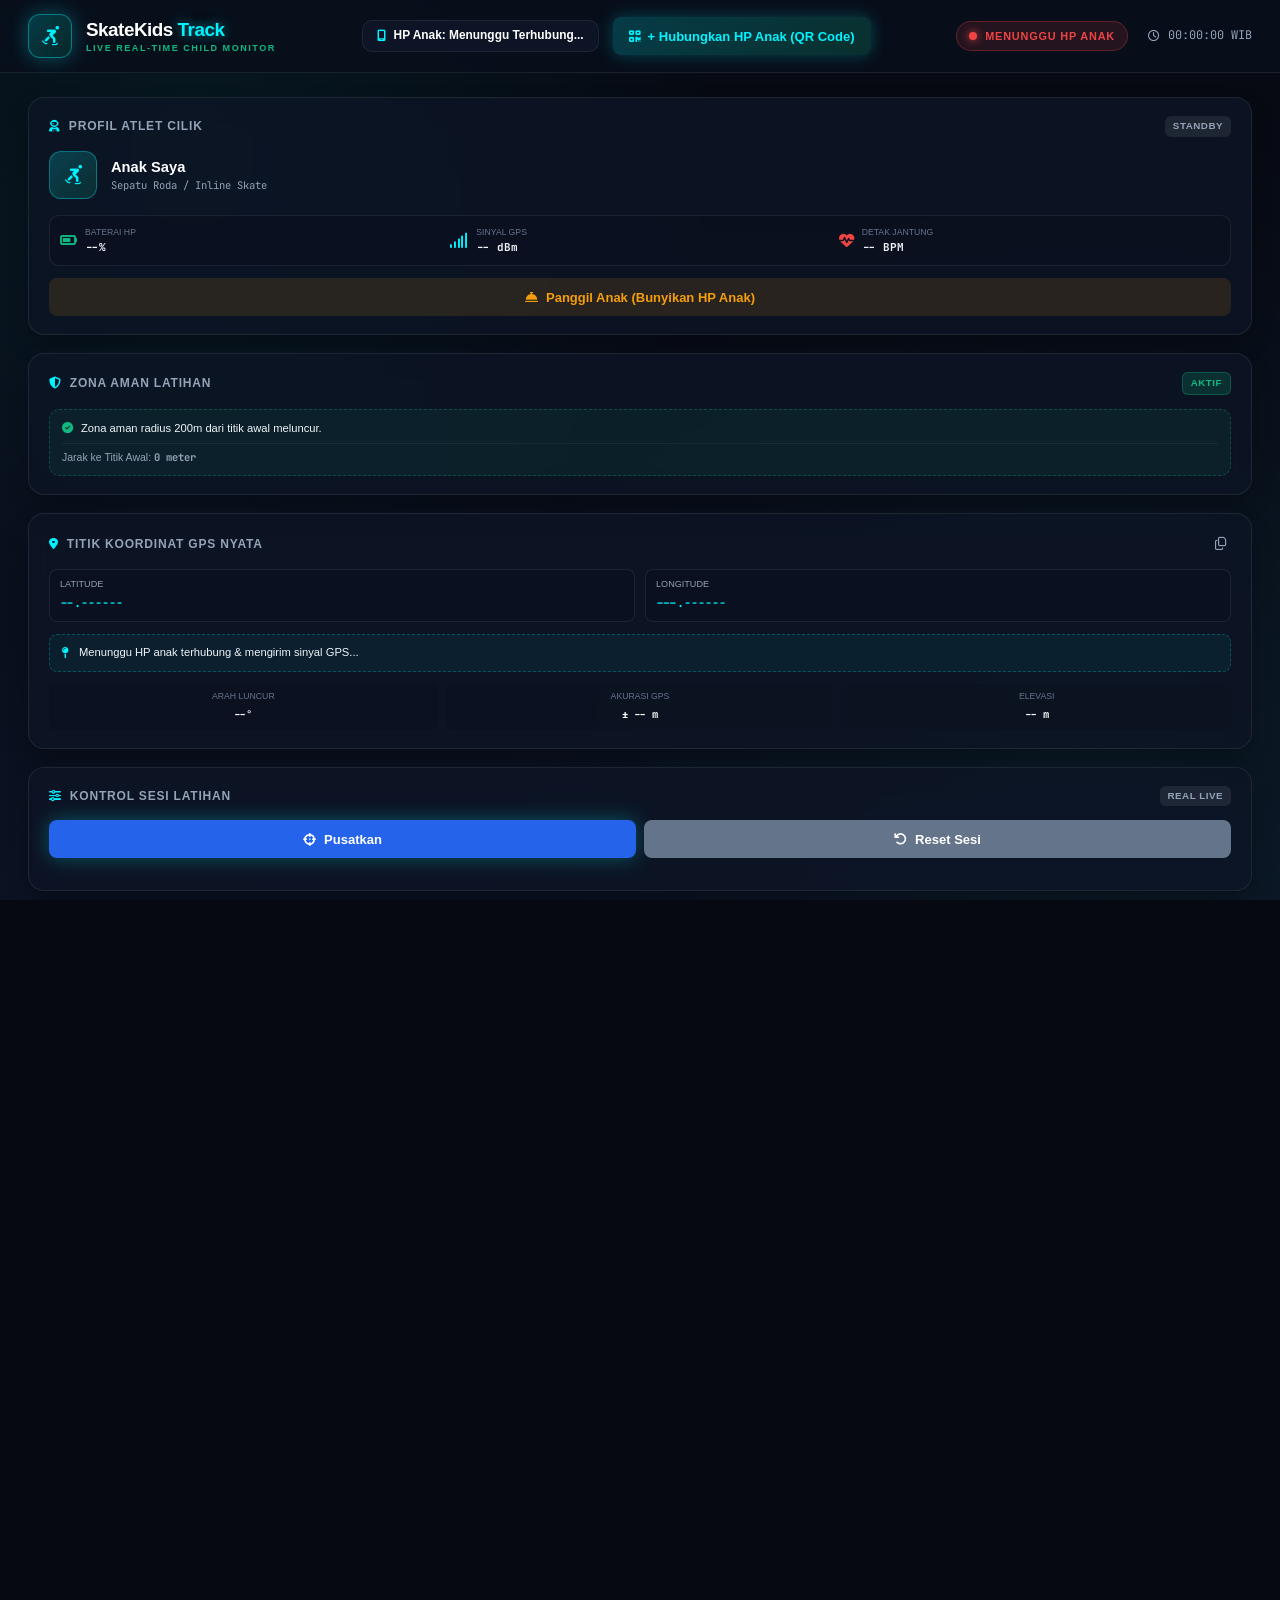
==== commit 60c4c813: "Update index.html" ====
--- a/index.html
+++ b/index.html
@@ -18,6 +18,1683 @@
   <link rel="stylesheet" href="https://cdnjs.cloudflare.com/ajax/libs/font-awesome/6.5.1/css/all.min.css"/>
 
   <!-- Custom Styles -->
+  <style>
+/* ==========================================================================
+   SkateKids Track - Real-Time Child Inline Skate & Safety Monitor CSS
+   Theme: High-Tech Sporty Dark Glassmorphism / Kid Safety Telemetry
+   ========================================================================== */
+
+:root {
+  /* Color Palette */
+  --bg-base: #060911;
+  --bg-surface: #0a0f1d;
+  --bg-card: rgba(13, 21, 38, 0.78);
+  --bg-card-hover: rgba(18, 30, 54, 0.88);
+  --bg-header: rgba(9, 15, 28, 0.88);
+  
+  /* Borders & Highlights */
+  --border-subtle: rgba(255, 255, 255, 0.08);
+  --border-glow: rgba(0, 242, 254, 0.35);
+  --border-active: #00f2fe;
+
+  /* Accent Colors */
+  --cyan-primary: #00f2fe;
+  --blue-electric: #38bdf8;
+  --emerald-green: #10b981;
+  --amber-warning: #f59e0b;
+  --rose-danger: #ef4444;
+  --purple-accent: #a855f7;
+
+  /* Text Colors */
+  --text-pure: #ffffff;
+  --text-main: #f1f5f9;
+  --text-muted: #94a3b8;
+  --text-dim: #64748b;
+
+  /* Typography */
+  --font-sans: 'Plus Jakarta Sans', system-ui, -apple-system, sans-serif;
+  --font-mono: 'JetBrains Mono', monospace;
+
+  /* Shadows & Effects */
+  --glow-cyan: 0 0 20px rgba(0, 242, 254, 0.3);
+  --glow-green: 0 0 20px rgba(16, 185, 129, 0.3);
+  --glow-amber: 0 0 20px rgba(245, 158, 11, 0.3);
+  --glow-red: 0 0 20px rgba(239, 68, 68, 0.4);
+  --glass-blur: blur(14px);
+  --transition-smooth: all 0.25s cubic-bezier(0.4, 0, 0.2, 1);
+}
+
+/* Base Reset & Box Sizing */
+*, *::before, *::after {
+  box-sizing: border-box;
+  margin: 0;
+  padding: 0;
+}
+
+body {
+  font-family: var(--font-sans);
+  background-color: var(--bg-base);
+  color: var(--text-main);
+  background-image: 
+    radial-gradient(circle at 15% 15%, rgba(0, 242, 254, 0.06) 0%, transparent 40%),
+    radial-gradient(circle at 85% 85%, rgba(16, 185, 129, 0.05) 0%, transparent 45%),
+    linear-gradient(180deg, #060911 0%, #0b1222 100%);
+  background-attachment: fixed;
+  min-height: 100vh;
+  line-height: 1.5;
+  overflow-x: hidden;
+  -webkit-font-smoothing: antialiased;
+}
+
+.mono-text {
+  font-family: var(--font-mono);
+  font-feature-settings: "tnum";
+}
+
+/* Container */
+.app-container {
+  display: flex;
+  flex-direction: column;
+  min-height: 100vh;
+  max-width: 1920px;
+  margin: 0 auto;
+}
+
+/* ==========================================================================
+   Top Header Navigation
+   ========================================================================== */
+.top-header {
+  display: flex;
+  align-items: center;
+  justify-content: space-between;
+  padding: 14px 28px;
+  background: var(--bg-header);
+  backdrop-filter: var(--glass-blur);
+  border-bottom: 1px solid var(--border-subtle);
+  position: sticky;
+  top: 0;
+  z-index: 1000;
+  gap: 20px;
+}
+
+.header-brand {
+  display: flex;
+  align-items: center;
+  gap: 14px;
+}
+
+.brand-icon {
+  width: 44px;
+  height: 44px;
+  background: linear-gradient(135deg, rgba(0, 242, 254, 0.2), rgba(16, 185, 129, 0.15));
+  border: 1px solid rgba(0, 242, 254, 0.4);
+  border-radius: 12px;
+  display: flex;
+  align-items: center;
+  justify-content: center;
+  color: var(--cyan-primary);
+  font-size: 1.4rem;
+  box-shadow: var(--glow-cyan);
+}
+
+.pulse-icon {
+  animation: pulseRotate 4s ease-in-out infinite;
+}
+
+@keyframes pulseRotate {
+  0%, 100% { transform: scale(1); filter: brightness(1); }
+  50% { transform: scale(1.1); filter: brightness(1.3); }
+}
+
+.brand-info h1 {
+  font-size: 1.35rem;
+  font-weight: 800;
+  letter-spacing: -0.5px;
+  color: var(--text-pure);
+}
+
+.brand-info h1 span {
+  color: var(--cyan-primary);
+  text-shadow: 0 0 12px rgba(0, 242, 254, 0.5);
+}
+
+.brand-badge {
+  font-size: 0.65rem;
+  font-weight: 700;
+  letter-spacing: 1.5px;
+  color: var(--emerald-green);
+  display: block;
+  margin-top: -2px;
+}
+
+.header-center {
+  display: flex;
+  align-items: center;
+  gap: 14px;
+  flex-wrap: wrap;
+}
+
+.device-selector-wrapper,
+.route-selector-wrapper {
+  display: flex;
+  align-items: center;
+  gap: 8px;
+  background: rgba(15, 23, 42, 0.85);
+  padding: 6px 14px;
+  border-radius: 10px;
+  border: 1px solid var(--border-subtle);
+  font-size: 0.85rem;
+}
+
+.device-selector-wrapper label,
+.route-selector-wrapper label {
+  color: var(--text-muted);
+  display: flex;
+  align-items: center;
+  gap: 6px;
+  white-space: nowrap;
+}
+
+.custom-select {
+  background: transparent;
+  border: none;
+  color: var(--text-pure);
+  font-family: var(--font-sans);
+  font-weight: 600;
+  font-size: 0.88rem;
+  outline: none;
+  cursor: pointer;
+  padding: 2px 4px;
+}
+
+.custom-select option {
+  background: #0d1527;
+  color: #fff;
+}
+
+/* Button Connect Child Phone in Header */
+.btn-connect-child {
+  background: linear-gradient(135deg, rgba(0, 242, 254, 0.2), rgba(16, 185, 129, 0.2));
+  border: 1px solid rgba(0, 242, 254, 0.5);
+  color: var(--cyan-primary);
+  font-weight: 700;
+  font-size: 0.84rem;
+  padding: 7px 14px;
+  border-radius: 10px;
+  display: flex;
+  align-items: center;
+  gap: 8px;
+  cursor: pointer;
+  box-shadow: 0 0 15px rgba(0, 242, 254, 0.25);
+  transition: var(--transition-smooth);
+}
+
+.btn-connect-child:hover {
+  background: linear-gradient(135deg, #00f2fe, #10b981);
+  color: #060911;
+  box-shadow: var(--glow-cyan);
+  transform: translateY(-1px);
+}
+
+.header-status {
+  display: flex;
+  align-items: center;
+  gap: 20px;
+}
+
+.status-indicator {
+  display: flex;
+  align-items: center;
+  gap: 8px;
+  font-size: 0.78rem;
+  font-weight: 700;
+  letter-spacing: 0.8px;
+  padding: 6px 12px;
+  border-radius: 20px;
+  background: rgba(16, 185, 129, 0.12);
+  border: 1px solid rgba(16, 185, 129, 0.3);
+  color: var(--emerald-green);
+}
+
+.status-indicator.offline {
+  background: rgba(239, 68, 68, 0.12);
+  border-color: rgba(239, 68, 68, 0.3);
+  color: var(--rose-danger);
+}
+
+.pulse-dot {
+  width: 8px;
+  height: 8px;
+  background: var(--emerald-green);
+  border-radius: 50%;
+  box-shadow: 0 0 8px var(--emerald-green);
+  animation: livePing 1.8s infinite;
+}
+
+.status-indicator.offline .pulse-dot {
+  background: var(--rose-danger);
+  box-shadow: 0 0 8px var(--rose-danger);
+  animation: none;
+}
+
+@keyframes livePing {
+  0% { transform: scale(0.95); opacity: 0.8; }
+  50% { transform: scale(1.3); opacity: 1; }
+  100% { transform: scale(0.95); opacity: 0.8; }
+}
+
+.time-widget {
+  display: flex;
+  align-items: center;
+  gap: 8px;
+  color: var(--text-muted);
+  font-family: var(--font-mono);
+  font-size: 0.85rem;
+}
+
+/* ==========================================================================
+   Dashboard Layout Grid
+   ========================================================================== */
+.dashboard-grid {
+  display: grid;
+  grid-template-columns: 320px 1fr;
+  gap: 20px;
+  padding: 24px 28px;
+  flex: 1;
+}
+
+/* Glass Card Component */
+.glass-card {
+  background: var(--bg-card);
+  backdrop-filter: var(--glass-blur);
+  border: 1px solid var(--border-subtle);
+  border-radius: 16px;
+  padding: 18px 20px;
+  box-shadow: 0 10px 25px -5px rgba(0, 0, 0, 0.4);
+  transition: var(--transition-smooth);
+}
+
+.glass-card:hover {
+  border-color: rgba(0, 242, 254, 0.2);
+}
+
+.card-header {
+  display: flex;
+  align-items: center;
+  justify-content: space-between;
+  margin-bottom: 14px;
+}
+
+.card-title {
+  font-size: 0.86rem;
+  font-weight: 700;
+  text-transform: uppercase;
+  letter-spacing: 0.8px;
+  color: var(--text-muted);
+  display: flex;
+  align-items: center;
+  gap: 8px;
+}
+
+.card-title i {
+  color: var(--cyan-primary);
+}
+
+/* Badges */
+.badge {
+  font-size: 0.7rem;
+  font-weight: 700;
+  padding: 3px 8px;
+  border-radius: 6px;
+  letter-spacing: 0.5px;
+}
+
+.badge-success {
+  background: rgba(16, 185, 129, 0.18);
+  color: var(--emerald-green);
+  border: 1px solid rgba(16, 185, 129, 0.3);
+}
+
+.badge-info {
+  background: rgba(0, 242, 254, 0.18);
+  color: var(--cyan-primary);
+  border: 1px solid rgba(0, 242, 254, 0.3);
+}
+
+.badge-warning {
+  background: rgba(245, 158, 11, 0.18);
+  color: var(--amber-warning);
+  border: 1px solid rgba(245, 158, 11, 0.3);
+}
+
+.badge-danger {
+  background: rgba(239, 68, 68, 0.18);
+  color: var(--rose-danger);
+  border: 1px solid rgba(239, 68, 68, 0.3);
+}
+
+.badge-neutral {
+  background: rgba(255, 255, 255, 0.08);
+  color: var(--text-muted);
+}
+
+/* ==========================================================================
+   Left Sidebar: Child Profile & Safety
+   ========================================================================== */
+.sidebar-panel {
+  display: flex;
+  flex-direction: column;
+  gap: 18px;
+}
+
+/* Child Profile Card */
+.device-quick-info {
+  display: flex;
+  align-items: center;
+  gap: 14px;
+  margin-bottom: 16px;
+}
+
+.device-avatar {
+  width: 48px;
+  height: 48px;
+  border-radius: 12px;
+  background: linear-gradient(135deg, rgba(0, 242, 254, 0.2), rgba(16, 185, 129, 0.15));
+  border: 1px solid rgba(0, 242, 254, 0.35);
+  display: flex;
+  align-items: center;
+  justify-content: center;
+  font-size: 1.4rem;
+  color: var(--cyan-primary);
+}
+
+.device-names h3 {
+  font-size: 1.05rem;
+  font-weight: 700;
+  color: var(--text-pure);
+}
+
+.device-names p {
+  font-size: 0.75rem;
+  color: var(--text-muted);
+}
+
+.stats-row {
+  display: grid;
+  grid-template-columns: repeat(3, 1fr);
+  gap: 8px;
+  background: rgba(10, 16, 30, 0.6);
+  padding: 10px;
+  border-radius: 10px;
+  border: 1px solid var(--border-subtle);
+  margin-bottom: 12px;
+}
+
+.stat-pill {
+  display: flex;
+  align-items: center;
+  gap: 8px;
+}
+
+.stat-pill i {
+  font-size: 1.1rem;
+}
+
+.icon-green { color: var(--emerald-green); }
+.icon-cyan { color: var(--cyan-primary); }
+.icon-amber { color: var(--amber-warning); }
+.icon-red { color: var(--rose-danger); }
+
+.stat-meta {
+  display: flex;
+  flex-direction: column;
+}
+
+.stat-label {
+  font-size: 0.62rem;
+  color: var(--text-dim);
+  text-transform: uppercase;
+}
+
+.stat-value {
+  font-size: 0.78rem;
+  font-weight: 700;
+  font-family: var(--font-mono);
+  color: var(--text-main);
+}
+
+/* Call Child Buzzer Button */
+.btn-call-child {
+  width: 100%;
+  background: rgba(245, 158, 11, 0.12);
+  border: 1px solid rgba(245, 158, 11, 0.35);
+  color: var(--amber-warning);
+  padding: 8px 12px;
+  border-radius: 10px;
+  font-size: 0.82rem;
+  font-weight: 700;
+  cursor: pointer;
+  display: flex;
+  align-items: center;
+  justify-content: center;
+  gap: 8px;
+  transition: var(--transition-smooth);
+}
+
+.btn-call-child:hover {
+  background: rgba(245, 158, 11, 0.25);
+  box-shadow: var(--glow-amber);
+}
+
+/* Geofence Safety Card */
+.geofence-body {
+  background: rgba(16, 185, 129, 0.08);
+  border: 1px dashed rgba(16, 185, 129, 0.3);
+  border-radius: 10px;
+  padding: 10px 12px;
+}
+
+.geofence-indicator {
+  display: flex;
+  align-items: center;
+  gap: 8px;
+  font-size: 0.8rem;
+  color: var(--text-main);
+  margin-bottom: 6px;
+}
+
+.geofence-meta {
+  font-size: 0.75rem;
+  color: var(--text-muted);
+  border-top: 1px solid rgba(255, 255, 255, 0.06);
+  padding-top: 6px;
+}
+
+/* Coordinates & Location */
+.coords-display {
+  display: grid;
+  grid-template-columns: 1fr 1fr;
+  gap: 10px;
+  margin-bottom: 12px;
+}
+
+.coord-item {
+  background: rgba(10, 16, 30, 0.6);
+  padding: 8px 10px;
+  border-radius: 8px;
+  border: 1px solid var(--border-subtle);
+}
+
+.coord-label {
+  font-size: 0.65rem;
+  text-transform: uppercase;
+  color: var(--text-muted);
+  display: block;
+}
+
+.coord-value {
+  font-size: 0.85rem;
+  font-weight: 600;
+  color: var(--cyan-primary);
+}
+
+.address-box {
+  background: rgba(0, 242, 254, 0.05);
+  border: 1px dashed rgba(0, 242, 254, 0.25);
+  border-radius: 8px;
+  padding: 10px 12px;
+  display: flex;
+  align-items: flex-start;
+  gap: 10px;
+  font-size: 0.8rem;
+  color: var(--text-main);
+  margin-bottom: 12px;
+  line-height: 1.4;
+}
+
+.address-box i {
+  color: var(--cyan-primary);
+  margin-top: 3px;
+}
+
+.altitude-heading-row {
+  display: grid;
+  grid-template-columns: 1fr 1fr 1fr;
+  gap: 8px;
+}
+
+.micro-stat {
+  background: rgba(10, 16, 30, 0.5);
+  padding: 6px 8px;
+  border-radius: 6px;
+  text-align: center;
+}
+
+.micro-label {
+  display: block;
+  font-size: 0.62rem;
+  color: var(--text-dim);
+  text-transform: uppercase;
+}
+
+.micro-value {
+  font-size: 0.75rem;
+  font-weight: 700;
+  color: var(--text-pure);
+}
+
+/* Simulation Controls */
+.playback-btn-group {
+  display: grid;
+  grid-template-columns: 1.5fr 1fr 1fr;
+  gap: 8px;
+  margin-bottom: 14px;
+}
+
+.btn {
+  display: inline-flex;
+  align-items: center;
+  justify-content: center;
+  gap: 8px;
+  padding: 8px 14px;
+  border-radius: 8px;
+  font-size: 0.82rem;
+  font-weight: 600;
+  cursor: pointer;
+  border: none;
+  transition: var(--transition-smooth);
+}
+
+.btn-primary {
+  background: linear-gradient(135deg, #00f2fe, #38bdf8);
+  color: #070a12;
+  box-shadow: var(--glow-cyan);
+}
+
+.btn-primary:hover {
+  filter: brightness(1.15);
+  transform: translateY(-1px);
+}
+
+.btn-secondary {
+  background: rgba(255, 255, 255, 0.08);
+  color: var(--text-main);
+  border: 1px solid var(--border-subtle);
+}
+
+.btn-secondary:hover {
+  background: rgba(255, 255, 255, 0.15);
+  border-color: rgba(255, 255, 255, 0.2);
+}
+
+.btn-icon {
+  background: transparent;
+  border: none;
+  color: var(--text-muted);
+  cursor: pointer;
+  padding: 4px;
+  font-size: 0.95rem;
+  transition: var(--transition-smooth);
+}
+
+.btn-icon:hover {
+  color: var(--cyan-primary);
+}
+
+.speed-multiplier-wrapper {
+  display: flex;
+  flex-direction: column;
+  gap: 8px;
+}
+
+.speed-multiplier-wrapper label {
+  font-size: 0.72rem;
+  color: var(--text-muted);
+  text-transform: uppercase;
+}
+
+.multiplier-chips {
+  display: grid;
+  grid-template-columns: repeat(4, 1fr);
+  gap: 6px;
+}
+
+.chip-btn {
+  background: rgba(15, 23, 42, 0.8);
+  border: 1px solid var(--border-subtle);
+  border-radius: 6px;
+  padding: 5px;
+  font-family: var(--font-mono);
+  font-size: 0.72rem;
+  font-weight: 700;
+  color: var(--text-muted);
+  cursor: pointer;
+  transition: var(--transition-smooth);
+}
+
+.chip-btn:hover {
+  border-color: var(--cyan-primary);
+  color: var(--text-pure);
+}
+
+.chip-btn.active {
+  background: rgba(0, 242, 254, 0.15);
+  border-color: var(--cyan-primary);
+  color: var(--cyan-primary);
+}
+
+/* Alert Stream */
+.alert-stream {
+  display: flex;
+  flex-direction: column;
+  gap: 8px;
+  max-height: 140px;
+  overflow-y: auto;
+}
+
+.alert-item {
+  display: flex;
+  align-items: flex-start;
+  gap: 10px;
+  padding: 8px 10px;
+  border-radius: 8px;
+  font-size: 0.75rem;
+  background: rgba(10, 16, 30, 0.6);
+  border-left: 3px solid var(--cyan-primary);
+}
+
+.alert-item.alert-warn {
+  border-left-color: var(--amber-warning);
+  background: rgba(245, 158, 11, 0.08);
+}
+
+.alert-item.alert-danger {
+  border-left-color: var(--rose-danger);
+  background: rgba(239, 68, 68, 0.1);
+  animation: shake 0.4s ease-in-out;
+}
+
+@keyframes shake {
+  0%, 100% { transform: translateX(0); }
+  25% { transform: translateX(-4px); }
+  75% { transform: translateX(4px); }
+}
+
+.alert-content {
+  display: flex;
+  flex-direction: column;
+}
+
+.alert-title {
+  font-weight: 600;
+  color: var(--text-pure);
+}
+
+.alert-time {
+  font-size: 0.65rem;
+  color: var(--text-dim);
+}
+
+/* ==========================================================================
+   Main Telemetry Workspace
+   ========================================================================== */
+.main-telemetry-area {
+  display: flex;
+  flex-direction: column;
+  gap: 20px;
+}
+
+/* Top 4 KPI Metric Cards */
+.metrics-grid {
+  display: grid;
+  grid-template-columns: repeat(4, 1fr);
+  gap: 16px;
+}
+
+.metric-card {
+  padding: 18px;
+  display: flex;
+  flex-direction: column;
+  position: relative;
+  overflow: hidden;
+}
+
+.metric-card::before {
+  content: '';
+  position: absolute;
+  top: 0;
+  left: 0;
+  width: 100%;
+  height: 3px;
+  background: linear-gradient(90deg, transparent, var(--accent-color, var(--cyan-primary)), transparent);
+  opacity: 0.8;
+}
+
+.metric-speed { --accent-color: var(--emerald-green); }
+.metric-distance { --accent-color: var(--cyan-primary); }
+.metric-trip { --accent-color: var(--amber-warning); }
+.metric-time { --accent-color: var(--purple-accent); }
+
+.metric-top {
+  display: flex;
+  align-items: center;
+  justify-content: space-between;
+  margin-bottom: 10px;
+}
+
+.metric-icon-box {
+  width: 38px;
+  height: 38px;
+  border-radius: 10px;
+  background: rgba(16, 185, 129, 0.15);
+  border: 1px solid rgba(16, 185, 129, 0.3);
+  display: flex;
+  align-items: center;
+  justify-content: center;
+  color: var(--emerald-green);
+  font-size: 1.1rem;
+}
+
+.metric-icon-box.cyan {
+  background: rgba(0, 242, 254, 0.15);
+  border-color: rgba(0, 242, 254, 0.3);
+  color: var(--cyan-primary);
+}
+
+.metric-icon-box.amber {
+  background: rgba(245, 158, 11, 0.15);
+  border-color: rgba(245, 158, 11, 0.3);
+  color: var(--amber-warning);
+}
+
+.metric-icon-box.purple {
+  background: rgba(168, 85, 247, 0.15);
+  border-color: rgba(168, 85, 247, 0.3);
+  color: var(--purple-accent);
+}
+
+.metric-tag {
+  font-size: 0.68rem;
+  font-weight: 700;
+  letter-spacing: 0.8px;
+  color: var(--emerald-green);
+  background: rgba(16, 185, 129, 0.1);
+  padding: 3px 8px;
+  border-radius: 4px;
+}
+
+.metric-tag.cyan {
+  color: var(--cyan-primary);
+  background: rgba(0, 242, 254, 0.1);
+}
+
+.metric-tag.purple {
+  color: var(--purple-accent);
+  background: rgba(168, 85, 247, 0.1);
+}
+
+.btn-mini-reset {
+  background: rgba(245, 158, 11, 0.1);
+  border: 1px solid rgba(245, 158, 11, 0.3);
+  color: var(--amber-warning);
+  font-size: 0.68rem;
+  font-weight: 700;
+  padding: 3px 8px;
+  border-radius: 4px;
+  cursor: pointer;
+  display: flex;
+  align-items: center;
+  gap: 4px;
+  transition: var(--transition-smooth);
+}
+
+.btn-mini-reset:hover {
+  background: rgba(245, 158, 11, 0.25);
+}
+
+.metric-body {
+  display: flex;
+  align-items: baseline;
+  gap: 8px;
+  margin-bottom: 12px;
+}
+
+.metric-value {
+  font-size: 2.2rem;
+  font-weight: 800;
+  color: var(--text-pure);
+  line-height: 1;
+}
+
+.metric-unit {
+  font-size: 0.85rem;
+  font-weight: 600;
+  color: var(--text-muted);
+}
+
+.metric-footer {
+  display: flex;
+  align-items: center;
+  justify-content: space-between;
+  font-size: 0.74rem;
+  color: var(--text-muted);
+  border-top: 1px solid var(--border-subtle);
+  padding-top: 10px;
+}
+
+.text-success { color: var(--emerald-green); }
+
+/* ==========================================================================
+   Map & Gauge Visualizer Row
+   ========================================================================== */
+.visualizer-row {
+  display: grid;
+  grid-template-columns: 1fr 360px;
+  gap: 20px;
+}
+
+/* Map Card */
+.map-container-card {
+  padding: 0;
+  position: relative;
+  overflow: hidden;
+  height: 520px;
+  display: flex;
+  flex-direction: column;
+}
+
+.map-toolbar {
+  padding: 12px 18px;
+  display: flex;
+  align-items: center;
+  justify-content: space-between;
+  background: rgba(10, 16, 30, 0.85);
+  backdrop-filter: var(--glass-blur);
+  border-bottom: 1px solid var(--border-subtle);
+  z-index: 400;
+}
+
+.map-toolbar-left {
+  display: flex;
+  align-items: center;
+  gap: 14px;
+}
+
+.map-title {
+  font-size: 0.9rem;
+  font-weight: 700;
+  color: var(--text-pure);
+  display: flex;
+  align-items: center;
+  gap: 8px;
+}
+
+.map-title i {
+  color: var(--cyan-primary);
+}
+
+.map-coords-badge {
+  font-size: 0.75rem;
+  font-family: var(--font-mono);
+  color: var(--cyan-primary);
+  background: rgba(0, 242, 254, 0.1);
+  border: 1px solid rgba(0, 242, 254, 0.25);
+  padding: 3px 8px;
+  border-radius: 20px;
+  display: flex;
+  align-items: center;
+  gap: 6px;
+}
+
+.pulse-dot-small {
+  font-size: 0.45rem;
+  color: var(--emerald-green);
+  animation: livePing 1.5s infinite;
+}
+
+.map-toolbar-right {
+  display: flex;
+  align-items: center;
+  gap: 8px;
+}
+
+.map-layer-toggles {
+  display: flex;
+  background: rgba(15, 23, 42, 0.8);
+  border: 1px solid var(--border-subtle);
+  border-radius: 6px;
+  overflow: hidden;
+}
+
+.map-layer-btn {
+  background: transparent;
+  border: none;
+  color: var(--text-muted);
+  font-size: 0.72rem;
+  font-weight: 600;
+  padding: 4px 10px;
+  cursor: pointer;
+  transition: var(--transition-smooth);
+}
+
+.map-layer-btn.active {
+  background: var(--cyan-primary);
+  color: #070a12;
+  font-weight: 700;
+}
+
+.map-tool-btn {
+  width: 32px;
+  height: 32px;
+  border-radius: 6px;
+  background: rgba(15, 23, 42, 0.8);
+  border: 1px solid var(--border-subtle);
+  color: var(--text-muted);
+  display: flex;
+  align-items: center;
+  justify-content: center;
+  cursor: pointer;
+  transition: var(--transition-smooth);
+}
+
+.map-tool-btn:hover {
+  color: var(--text-pure);
+  border-color: var(--cyan-primary);
+}
+
+.map-tool-btn.active {
+  background: rgba(0, 242, 254, 0.2);
+  color: var(--cyan-primary);
+  border-color: var(--cyan-primary);
+}
+
+.map-viewport {
+  flex: 1;
+  width: 100%;
+  height: 100%;
+  background: #090e1a;
+}
+
+/* Custom Leaflet Map Styles */
+.leaflet-container {
+  background: #090e1a !important;
+  font-family: var(--font-sans) !important;
+}
+
+.leaflet-popup-content-wrapper {
+  background: rgba(14, 23, 42, 0.92) !important;
+  backdrop-filter: blur(12px) !important;
+  color: #fff !important;
+  border: 1px solid var(--cyan-primary) !important;
+  border-radius: 10px !important;
+  box-shadow: 0 10px 25px rgba(0, 0, 0, 0.6) !important;
+}
+
+.leaflet-popup-tip {
+  background: rgba(14, 23, 42, 0.92) !important;
+  border: 1px solid var(--cyan-primary) !important;
+}
+
+/* Map Floating Legend */
+.map-floating-overlay {
+  position: absolute;
+  bottom: 20px;
+  left: 20px;
+  z-index: 400;
+  background: rgba(10, 16, 30, 0.85);
+  backdrop-filter: var(--glass-blur);
+  border: 1px solid var(--border-subtle);
+  border-radius: 8px;
+  padding: 8px 12px;
+  display: flex;
+  align-items: center;
+  gap: 12px;
+  font-size: 0.72rem;
+  color: var(--text-muted);
+}
+
+.legend-item {
+  display: flex;
+  align-items: center;
+  gap: 5px;
+}
+
+.legend-color {
+  width: 10px;
+  height: 10px;
+  border-radius: 2px;
+}
+
+.legend-green { background: var(--emerald-green); }
+.legend-blue { background: var(--blue-electric); }
+.legend-orange { background: var(--amber-warning); }
+.legend-red { background: var(--rose-danger); }
+
+/* Skater Marker Custom CSS */
+.vehicle-marker-wrapper {
+  position: relative;
+  width: 44px;
+  height: 44px;
+}
+
+.vehicle-radar-ping {
+  position: absolute;
+  top: 50%;
+  left: 50%;
+  transform: translate(-50%, -50%);
+  width: 44px;
+  height: 44px;
+  border-radius: 50%;
+  border: 2px solid var(--cyan-primary);
+  background: rgba(0, 242, 254, 0.2);
+  animation: radarBeacon 2s infinite ease-out;
+  pointer-events: none;
+}
+
+@keyframes radarBeacon {
+  0% { transform: translate(-50%, -50%) scale(0.6); opacity: 1; }
+  100% { transform: translate(-50%, -50%) scale(2.2); opacity: 0; }
+}
+
+.vehicle-marker-core {
+  position: absolute;
+  top: 50%;
+  left: 50%;
+  transform: translate(-50%, -50%);
+  width: 34px;
+  height: 34px;
+  background: linear-gradient(135deg, #00f2fe, #10b981);
+  border: 2px solid #ffffff;
+  border-radius: 50%;
+  display: flex;
+  align-items: center;
+  justify-content: center;
+  color: #070a12;
+  font-size: 1rem;
+  box-shadow: 0 0 15px rgba(0, 242, 254, 0.7);
+  transition: transform 0.4s cubic-bezier(0.34, 1.56, 0.64, 1);
+}
+
+.vehicle-heading-arrow {
+  position: absolute;
+  top: -6px;
+  left: 50%;
+  transform: translateX(-50%);
+  width: 0;
+  height: 0;
+  border-left: 5px solid transparent;
+  border-right: 5px solid transparent;
+  border-bottom: 7px solid #ffffff;
+}
+
+/* ==========================================================================
+   Speedometer HUD & Chart Panel for Inline Skating
+   ========================================================================== */
+.gauge-panel-card {
+  display: flex;
+  flex-direction: column;
+  justify-content: space-between;
+}
+
+.unit-switch {
+  display: flex;
+  background: rgba(15, 23, 42, 0.8);
+  border: 1px solid var(--border-subtle);
+  border-radius: 6px;
+  overflow: hidden;
+}
+
+.unit-btn {
+  background: transparent;
+  border: none;
+  color: var(--text-muted);
+  font-size: 0.7rem;
+  font-weight: 700;
+  padding: 3px 8px;
+  cursor: pointer;
+}
+
+.unit-btn.active {
+  background: var(--cyan-primary);
+  color: #070a12;
+}
+
+/* Circular Gauge */
+.speedometer-container {
+  display: flex;
+  flex-direction: column;
+  align-items: center;
+  position: relative;
+  padding: 10px 0;
+}
+
+.speedometer-svg-wrapper {
+  position: relative;
+  width: 220px;
+  height: 220px;
+}
+
+.speedometer-svg {
+  width: 100%;
+  height: 100%;
+  transform: rotate(135deg);
+  overflow: visible;
+}
+
+.gauge-bg-arc {
+  fill: none;
+  stroke: rgba(255, 255, 255, 0.08);
+  stroke-width: 14;
+  stroke-dasharray: 447;
+  stroke-dashoffset: 149;
+  stroke-linecap: round;
+}
+
+.gauge-warning-arc {
+  fill: none;
+  stroke: rgba(239, 68, 68, 0.25);
+  stroke-width: 14;
+  stroke-dasharray: 447;
+  stroke-dashoffset: 380;
+  stroke-linecap: round;
+}
+
+.gauge-fill-arc {
+  fill: none;
+  stroke: var(--cyan-primary);
+  stroke-width: 14;
+  stroke-dasharray: 447;
+  stroke-dashoffset: 447;
+  stroke-linecap: round;
+  filter: drop-shadow(0 0 8px rgba(0, 242, 254, 0.6));
+  transition: stroke-dashoffset 0.35s ease-out, stroke 0.3s;
+}
+
+.gauge-center-text {
+  transform: rotate(-135deg);
+  transform-origin: 120px 120px;
+  text-anchor: middle;
+}
+
+.gauge-digit {
+  font-size: 40px;
+  font-weight: 800;
+  fill: var(--text-pure);
+}
+
+.gauge-unit {
+  font-size: 13px;
+  font-weight: 700;
+  letter-spacing: 1px;
+  fill: var(--cyan-primary);
+}
+
+.gauge-substatus {
+  font-size: 11px;
+  font-weight: 700;
+  letter-spacing: 1.5px;
+  fill: var(--text-muted);
+}
+
+/* Needle */
+.gauge-needle {
+  position: absolute;
+  top: 50%;
+  left: 50%;
+  width: 4px;
+  height: 80px;
+  background: linear-gradient(to top, #ffffff, var(--cyan-primary));
+  border-radius: 2px;
+  transform-origin: bottom center;
+  transform: translate(-50%, -100%) rotate(-135deg);
+  transition: transform 0.35s cubic-bezier(0.1, 0.9, 0.2, 1);
+  box-shadow: 0 0 8px rgba(0, 242, 254, 0.8);
+  pointer-events: none;
+  z-index: 10;
+}
+
+.gauge-needle-cap {
+  position: absolute;
+  top: 50%;
+  left: 50%;
+  width: 16px;
+  height: 16px;
+  background: #0d1628;
+  border: 2px solid var(--cyan-primary);
+  border-radius: 50%;
+  transform: translate(-50%, -50%);
+  z-index: 11;
+  box-shadow: 0 0 8px rgba(0, 242, 254, 0.8);
+}
+
+.speedometer-scale {
+  display: flex;
+  justify-content: space-between;
+  width: 210px;
+  margin-top: -15px;
+  font-family: var(--font-mono);
+  font-size: 0.72rem;
+  font-weight: 600;
+  color: var(--text-dim);
+}
+
+/* Speed Trend Chart */
+.speed-chart-wrapper {
+  margin-top: 15px;
+  background: rgba(10, 16, 30, 0.6);
+  border: 1px solid var(--border-subtle);
+  border-radius: 12px;
+  padding: 12px;
+}
+
+.chart-header {
+  display: flex;
+  align-items: center;
+  justify-content: space-between;
+  font-size: 0.75rem;
+  color: var(--text-muted);
+  margin-bottom: 8px;
+}
+
+.chart-peak {
+  color: var(--emerald-green);
+  font-weight: 700;
+}
+
+.chart-canvas-box {
+  position: relative;
+  width: 100%;
+  height: 110px;
+}
+
+/* ==========================================================================
+   Telemetry Log Table & Export Section
+   ========================================================================= */
+.telemetry-log-card {
+  padding: 20px;
+}
+
+.table-header-row {
+  display: flex;
+  align-items: center;
+  justify-content: space-between;
+  margin-bottom: 16px;
+  flex-wrap: wrap;
+  gap: 12px;
+}
+
+.table-title {
+  display: flex;
+  align-items: center;
+  gap: 10px;
+  font-size: 0.92rem;
+  font-weight: 700;
+  color: var(--text-pure);
+}
+
+.table-title i {
+  color: var(--cyan-primary);
+}
+
+.table-count {
+  font-size: 0.8rem;
+  color: var(--text-dim);
+}
+
+.table-actions {
+  display: flex;
+  align-items: center;
+  gap: 10px;
+}
+
+.btn-outline {
+  background: transparent;
+  border: 1px solid var(--border-subtle);
+  color: var(--text-main);
+  padding: 6px 14px;
+  border-radius: 8px;
+  font-size: 0.78rem;
+  font-weight: 600;
+  cursor: pointer;
+  display: inline-flex;
+  align-items: center;
+  gap: 6px;
+  transition: var(--transition-smooth);
+}
+
+.btn-outline:hover {
+  background: rgba(0, 242, 254, 0.1);
+  border-color: var(--cyan-primary);
+  color: var(--cyan-primary);
+}
+
+.btn-outline.danger:hover {
+  background: rgba(239, 68, 68, 0.1);
+  border-color: var(--rose-danger);
+  color: var(--rose-danger);
+}
+
+.table-responsive {
+  overflow-x: auto;
+  max-height: 240px;
+}
+
+.telemetry-table {
+  width: 100%;
+  border-collapse: collapse;
+  font-size: 0.78rem;
+  text-align: left;
+}
+
+.telemetry-table th {
+  background: rgba(15, 23, 42, 0.9);
+  color: var(--text-muted);
+  font-weight: 600;
+  text-transform: uppercase;
+  letter-spacing: 0.6px;
+  padding: 10px 14px;
+  border-bottom: 1px solid var(--border-subtle);
+  position: sticky;
+  top: 0;
+  z-index: 5;
+}
+
+.telemetry-table td {
+  padding: 9px 14px;
+  border-bottom: 1px solid rgba(255, 255, 255, 0.04);
+  color: var(--text-main);
+}
+
+.telemetry-table tbody tr:hover {
+  background: rgba(0, 242, 254, 0.04);
+}
+
+/* ==========================================================================
+   Pairing Modal Dialog Styles
+   ========================================================================== */
+.modal-overlay {
+  position: fixed;
+  inset: 0;
+  background: rgba(6, 9, 17, 0.85);
+  backdrop-filter: blur(16px);
+  display: none;
+  align-items: center;
+  justify-content: center;
+  padding: 20px;
+  z-index: 2000;
+  animation: fadeIn 0.2s ease-out;
+}
+
+@keyframes fadeIn {
+  from { opacity: 0; }
+  to { opacity: 1; }
+}
+
+.modal-card {
+  background: #0d1527;
+  border: 1px solid rgba(0, 242, 254, 0.3);
+  border-radius: 20px;
+  width: 100%;
+  max-width: 620px;
+  box-shadow: 0 25px 50px -12px rgba(0, 0, 0, 0.8), var(--glow-cyan);
+  overflow: hidden;
+  animation: slideUp 0.3s cubic-bezier(0.16, 1, 0.3, 1);
+}
+
+@keyframes slideUp {
+  from { transform: translateY(20px); opacity: 0; }
+  to { transform: translateY(0); opacity: 1; }
+}
+
+.modal-header {
+  padding: 18px 24px;
+  background: rgba(15, 23, 42, 0.8);
+  border-bottom: 1px solid var(--border-subtle);
+  display: flex;
+  align-items: center;
+  justify-content: space-between;
+}
+
+.modal-title-group {
+  display: flex;
+  align-items: center;
+  gap: 12px;
+}
+
+.modal-title-group i {
+  font-size: 1.5rem;
+}
+
+.modal-title-group h3 {
+  font-size: 1.1rem;
+  font-weight: 800;
+  color: var(--text-pure);
+}
+
+.modal-subtitle {
+  font-size: 0.75rem;
+  color: var(--text-muted);
+}
+
+.btn-close-modal {
+  background: transparent;
+  border: none;
+  color: var(--text-muted);
+  font-size: 1.6rem;
+  cursor: pointer;
+  transition: var(--transition-smooth);
+}
+
+.btn-close-modal:hover {
+  color: var(--rose-danger);
+}
+
+.modal-body {
+  padding: 24px;
+}
+
+.pairing-content {
+  display: grid;
+  grid-template-columns: 200px 1fr;
+  gap: 24px;
+}
+
+.qr-container {
+  display: flex;
+  flex-direction: column;
+  align-items: center;
+  gap: 10px;
+}
+
+.qr-box {
+  width: 190px;
+  height: 190px;
+  background: #ffffff;
+  border-radius: 12px;
+  padding: 8px;
+  display: flex;
+  align-items: center;
+  justify-content: center;
+  box-shadow: 0 8px 25px rgba(0, 0, 0, 0.4);
+}
+
+.qr-box img {
+  width: 100%;
+  height: 100%;
+  object-fit: contain;
+}
+
+.room-code-tag {
+  font-family: var(--font-mono);
+  font-size: 0.82rem;
+  font-weight: 700;
+  color: var(--cyan-primary);
+  background: rgba(0, 242, 254, 0.1);
+  padding: 4px 10px;
+  border-radius: 6px;
+  border: 1px solid rgba(0, 242, 254, 0.25);
+}
+
+.conn-sync-status {
+  display: flex;
+  align-items: center;
+  gap: 6px;
+  font-size: 0.7rem;
+  color: var(--amber-warning);
+  text-align: center;
+}
+
+.conn-sync-status.active {
+  color: var(--emerald-green);
+}
+
+.pairing-details {
+  display: flex;
+  flex-direction: column;
+  gap: 10px;
+}
+
+.form-label {
+  font-size: 0.75rem;
+  font-weight: 600;
+  color: var(--text-muted);
+  text-transform: uppercase;
+}
+
+.copy-link-group {
+  display: flex;
+  gap: 8px;
+}
+
+.custom-input {
+  width: 100%;
+  background: rgba(15, 23, 42, 0.8);
+  border: 1px solid var(--border-subtle);
+  border-radius: 8px;
+  padding: 8px 12px;
+  color: var(--text-pure);
+  font-family: var(--font-sans);
+  font-size: 0.82rem;
+  outline: none;
+  transition: var(--transition-smooth);
+}
+
+.custom-input:focus {
+  border-color: var(--cyan-primary);
+  box-shadow: 0 0 10px rgba(0, 242, 254, 0.2);
+}
+
+.btn-whatsapp {
+  background: #25D366;
+  color: #070a13;
+  font-weight: 700;
+  text-decoration: none;
+  display: flex;
+  align-items: center;
+  justify-content: center;
+  gap: 8px;
+  padding: 8px 14px;
+  border-radius: 8px;
+  font-size: 0.82rem;
+  transition: var(--transition-smooth);
+}
+
+.btn-whatsapp:hover {
+  filter: brightness(1.1);
+}
+
+.modal-divider {
+  border: 0;
+  border-top: 1px solid var(--border-subtle);
+  margin: 6px 0;
+}
+
+.form-row {
+  display: grid;
+  grid-template-columns: 1fr 1fr;
+  gap: 10px;
+}
+
+.form-col {
+  display: flex;
+  flex-direction: column;
+  gap: 4px;
+}
+
+.form-col label {
+  font-size: 0.72rem;
+  color: var(--text-muted);
+}
+
+/* ==========================================================================
+   Footer
+   ========================================================================== */
+.app-footer {
+  display: flex;
+  align-items: center;
+  justify-content: space-between;
+  padding: 14px 28px;
+  background: var(--bg-header);
+  border-top: 1px solid var(--border-subtle);
+  font-size: 0.75rem;
+  color: var(--text-dim);
+  margin-top: auto;
+}
+
+.toggle-audio-label {
+  display: flex;
+  align-items: center;
+  gap: 8px;
+  cursor: pointer;
+  color: var(--text-muted);
+}
+
+.toggle-audio-label input {
+  accent-color: var(--cyan-primary);
+}
+
+/* ==========================================================================
+   Responsive Breakpoints
+   ========================================================================== */
+@media (max-width: 1280px) {
+  .dashboard-grid {
+    grid-template-columns: 1fr;
+  }
+  .visualizer-row {
+    grid-template-columns: 1fr;
+  }
+  .metrics-grid {
+    grid-template-columns: repeat(2, 1fr);
+  }
+}
+
+@media (max-width: 768px) {
+  .top-header {
+    flex-direction: column;
+    align-items: flex-start;
+    padding: 14px;
+  }
+  .dashboard-grid {
+    padding: 14px;
+  }
+  .metrics-grid {
+    grid-template-columns: 1fr;
+  }
+  .map-container-card {
+    height: 380px;
+  }
+  .playback-btn-group {
+    grid-template-columns: 1fr;
+  }
+  .pairing-content {
+    grid-template-columns: 1fr;
+  }
+  .qr-container {
+    margin-bottom: 12px;
+  }
+}
+
+</style>
   <link rel="stylesheet" href="css/styles.css">
 </head>
 <body>
@@ -532,9 +2209,1201 @@
   <script src="https://cdn.jsdelivr.net/npm/chart.js"></script>
 
   <!-- Application Modules (telemetry-engine & map-manager loaded as classic scripts) -->
-  <script src="js/telemetry-engine.js"></script>
-  <script src="js/map-manager.js"></script>
-  <!-- app.js uses ES module imports for Firebase -->
-  <script type="module" src="js/app.js"></script>
+  <!-- Telemetry Engine -->
+  <script>
+/**
+ * SkateKids Track - Pure Real-Time Telemetry Engine
+ * 100% Data Nyata (Bebas Simulasi / Data Palsu).
+ * Mengolah koordinat GPS asli yang dipancarkan dari HP anak:
+ * - Kalkulasi Jarak Geodesik Haversine
+ * - Perhitungan Kecepatan Real-Time (km/jam & mph)
+ * - Deteksi Putaran Lintasan (Lap Counter) saat anak kembali ke titik awal
+ * - Estimasi Pembakaran Kalori Berdasarkan Berat Badan Anak & Durasi Meluncur
+ * - Sudut Arah Luncur (Bearing 0° - 360°)
+ * - Zona Aman Geofence dari Titik Awal Latihan
+ */
+
+class TelemetryEngine {
+  constructor() {
+    // Current Active Athlete Data
+    this.athlete = {
+      name: 'Anak Saya',
+      category: 'Sepatu Roda / Inline Skate',
+      weightKg: 30,
+      maxSafeSpeed: 28,
+      battery: 100
+    };
+
+    // Real GPS Coordinates State
+    this.startLat = null;
+    this.startLng = null;
+    this.currentLat = null;
+    this.currentLng = null;
+    this.previousLat = null;
+    this.previousLng = null;
+
+    // Movement & Speed Metrics
+    this.currentSpeed = 0; // km/h
+    this.maxRecordedSpeed = 0;
+    this.speedHistory = [];
+
+    // Distance & Lap Tracking
+    this.totalDistanceMeters = 0;
+    this.totalDistanceKm = 0;
+    this.tripStartTime = null;
+    this.activeSkateSeconds = 0;
+    this.idleSeconds = 0;
+
+    // Lap Counter State (Real track loop detection)
+    this.lapCount = 0;
+    this.lapStartTime = null;
+    this.lastLapTimeSeconds = 0;
+    this.bestLapTimeSeconds = null;
+    this.hasLeftStartZone = false;
+
+    // Biometrics & Fitness
+    this.caloriesBurned = 0;
+    this.heartRate = 95; // Resting
+
+    // Bearing & Accuracy
+    this.currentHeading = 0;
+    this.currentAltitude = 0;
+    this.accuracy = 0;
+
+    // Geofencing (Safe radius around start location: default 200m)
+    this.geofenceRadiusMeters = 200;
+    this.distanceFromStartMeters = 0;
+    this.isInsideGeofence = true;
+
+    // Listeners for UI
+    this.listeners = [];
+  }
+
+  onTick(callback) {
+    this.listeners.push(callback);
+  }
+
+  notifyTick(payload) {
+    this.listeners.forEach(cb => cb(payload));
+  }
+
+  // =========================================================================
+  // Pure Mathematical Geodesic Calculations (Haversine & Bearing)
+  // =========================================================================
+
+  calculateHaversineDistance(lat1, lon1, lat2, lon2) {
+    const R = 6371000; // Radius bumi dalam meter
+    const dLat = (lat2 - lat1) * Math.PI / 180;
+    const dLon = (lon2 - lon1) * Math.PI / 180;
+    
+    const radLat1 = lat1 * Math.PI / 180;
+    const radLat2 = lat2 * Math.PI / 180;
+
+    const a = Math.sin(dLat / 2) * Math.sin(dLat / 2) +
+              Math.cos(radLat1) * Math.cos(radLat2) *
+              Math.sin(dLon / 2) * Math.sin(dLon / 2);
+    
+    const c = 2 * Math.atan2(Math.sqrt(a), Math.sqrt(1 - a));
+    return R * c; // meter
+  }
+
+  calculateBearing(lat1, lon1, lat2, lon2) {
+    const radLat1 = lat1 * Math.PI / 180;
+    const radLat2 = lat2 * Math.PI / 180;
+    const dLon = (lon2 - lon1) * Math.PI / 180;
+
+    const y = Math.sin(dLon) * Math.cos(radLat2);
+    const x = Math.cos(radLat1) * Math.sin(radLat2) -
+              Math.sin(radLat1) * Math.cos(radLat2) * Math.cos(dLon);
+    
+    const brng = Math.atan2(y, x) * 180 / Math.PI;
+    return (brng + 360) % 360;
+  }
+
+  bearingToCompass(degrees) {
+    const sectors = ['U (Utara)', 'TL (Timur Laut)', 'T (Timur)', 'TG (Tenggara)', 'S (Selatan)', 'BD (Barat Daya)', 'B (Barat)', 'BL (Barat Laut)'];
+    const index = Math.round(degrees / 45) % 8;
+    return sectors[index];
+  }
+
+  // =========================================================================
+  // Process Real Telemetry Feed (From Child's Phone)
+  // =========================================================================
+
+  processIncomingGps(data) {
+    const now = Date.now();
+    if (!this.tripStartTime) {
+      this.tripStartTime = now;
+      this.lapStartTime = now;
+    }
+
+    const lat = data.lat;
+    const lng = data.lng;
+    const speed = data.speed || 0;
+    const accuracy = data.accuracy || 2.0;
+    const heading = data.heading || 0;
+    const altitude = data.altitude || 0;
+    const battery = data.battery || 100;
+
+    // Set Initial Start Point on First GPS Fix
+    if (this.startLat === null || this.startLng === null) {
+      this.startLat = lat;
+      this.startLng = lng;
+    }
+
+    // Previous positions
+    this.previousLat = this.currentLat !== null ? this.currentLat : lat;
+    this.previousLng = this.currentLng !== null ? this.currentLng : lng;
+
+    this.currentLat = lat;
+    this.currentLng = lng;
+    this.currentSpeed = Math.round(speed * 10) / 10;
+    this.accuracy = Math.round(accuracy * 10) / 10;
+    this.currentAltitude = Math.round(altitude);
+    this.athlete.battery = battery;
+
+    if (this.currentSpeed > this.maxRecordedSpeed) {
+      this.maxRecordedSpeed = this.currentSpeed;
+    }
+
+    // Calculate heading from consecutive coordinates if GPS doesn't report it
+    if (heading && heading > 0) {
+      this.currentHeading = Math.round(heading);
+    } else if (this.previousLat !== null && (this.previousLat !== lat || this.previousLng !== lng)) {
+      this.currentHeading = Math.round(this.calculateBearing(this.previousLat, this.previousLng, lat, lng));
+    }
+
+    // Distance accumulation (Filter micro-GPS jitter < 0.8 meter)
+    if (this.previousLat !== null) {
+      const deltaMeters = this.calculateHaversineDistance(this.previousLat, this.previousLng, lat, lng);
+      if (deltaMeters >= 0.8) {
+        this.totalDistanceMeters += Math.round(deltaMeters);
+        this.totalDistanceKm = Number((this.totalDistanceMeters / 1000).toFixed(2));
+      }
+    }
+
+    // Active time & Heart rate
+    if (this.currentSpeed > 2.5) {
+      this.activeSkateSeconds += 1.5;
+      this.heartRate = Math.min(170, Math.max(105, Math.round(100 + (this.currentSpeed * 2.2))));
+    } else {
+      this.idleSeconds += 1.5;
+      this.heartRate = Math.max(90, Math.round(this.heartRate - 1));
+    }
+
+    // Real Calorie calculation: MET 7.8 * weightKg * (hours)
+    this.caloriesBurned = Math.round(7.8 * this.athlete.weightKg * (this.activeSkateSeconds / 3600));
+
+    // Geofencing calculation (distance from starting position)
+    if (this.startLat !== null) {
+      this.distanceFromStartMeters = Math.round(this.calculateHaversineDistance(
+        this.startLat, this.startLng, lat, lng
+      ));
+      this.isInsideGeofence = this.distanceFromStartMeters <= this.geofenceRadiusMeters;
+
+      // Real Lap Counter Logic:
+      // When child skates > 40m away from start, flag hasLeftStartZone = true
+      if (this.distanceFromStartMeters > 40) {
+        this.hasLeftStartZone = true;
+      }
+      // When child returns to within 12m of start after leaving, increment 1 lap!
+      if (this.hasLeftStartZone && this.distanceFromStartMeters < 12) {
+        this.lapCount++;
+        this.hasLeftStartZone = false;
+        const lapSecs = Math.round((now - this.lapStartTime) / 1000);
+        this.lastLapTimeSeconds = lapSecs;
+        if (!this.bestLapTimeSeconds || lapSecs < this.bestLapTimeSeconds) {
+          this.bestLapTimeSeconds = lapSecs;
+        }
+        this.lapStartTime = now;
+      }
+    }
+
+    // Duration formatting
+    const elapsedSeconds = this.tripStartTime ? Math.floor((now - this.tripStartTime) / 1000) : 0;
+    const hours = Math.floor(elapsedSeconds / 3600);
+    const minutes = Math.floor((elapsedSeconds % 3600) / 60);
+    const seconds = elapsedSeconds % 60;
+    const durationFormatted = 
+      `${String(hours).padStart(2, '0')}:${String(minutes).padStart(2, '0')}:${String(seconds).padStart(2, '0')}`;
+
+    const idleMinutes = Math.floor(this.idleSeconds / 60);
+    const idleSecs = Math.floor(this.idleSeconds % 60);
+    const idleFormatted = `00:${String(idleMinutes).padStart(2, '0')}:${String(idleSecs).padStart(2, '0')}`;
+
+    // Motion status
+    let condition = 'Meluncur Santai';
+    if (this.currentSpeed === 0) condition = 'Istirahat / Berhenti';
+    else if (this.currentSpeed > this.athlete.maxSafeSpeed) condition = 'Sprint Maksimal';
+    else if (this.currentSpeed > 16) condition = 'Latihan Inti';
+
+    const payload = {
+      device: this.athlete,
+      lat: Number(this.currentLat.toFixed(6)),
+      lng: Number(this.currentLng.toFixed(6)),
+      speed: this.currentSpeed,
+      maxSpeed: this.maxRecordedSpeed,
+      heading: this.currentHeading,
+      compass: this.bearingToCompass(this.currentHeading),
+      altitude: this.currentAltitude,
+      accuracy: this.accuracy,
+      distanceMeters: this.totalDistanceMeters,
+      distanceKm: this.totalDistanceKm,
+      lapCount: this.lapCount,
+      lastLapSeconds: this.lastLapTimeSeconds,
+      bestLapSeconds: this.bestLapTimeSeconds,
+      calories: this.caloriesBurned,
+      heartRate: this.heartRate,
+      duration: durationFormatted,
+      idleDuration: idleFormatted,
+      condition: condition,
+      suddenStopAlert: false,
+      isInsideGeofence: this.isInsideGeofence,
+      distanceToCenterMeters: this.distanceFromStartMeters,
+      venueName: 'Lokasi Nyata Lapangan Latihan',
+      locationNote: `GPS Riil (Akurasi ± ${this.accuracy}m)`,
+      timestamp: data.timestamp || new Date().toLocaleTimeString('id-ID')
+    };
+
+    this.notifyTick(payload);
+  }
+
+  resetSession() {
+    this.startLat = null;
+    this.startLng = null;
+    this.currentLat = null;
+    this.currentLng = null;
+    this.previousLat = null;
+    this.previousLng = null;
+    this.currentSpeed = 0;
+    this.maxRecordedSpeed = 0;
+    this.totalDistanceMeters = 0;
+    this.totalDistanceKm = 0;
+    this.tripStartTime = null;
+    this.activeSkateSeconds = 0;
+    this.idleSeconds = 0;
+    this.lapCount = 0;
+    this.lapStartTime = null;
+    this.lastLapTimeSeconds = 0;
+    this.bestLapTimeSeconds = null;
+    this.caloriesBurned = 0;
+    this.hasLeftStartZone = false;
+  }
+}
+
+// Global instance
+window.telemetryEngine = new TelemetryEngine();
+
+  </script>
+  <!-- Map Manager -->
+  <script>
+/**
+ * SkateKids Track - Map Manager (Leaflet.js)
+ * 100% Peta Real-Time (Tanpa Dummy).
+ * Menunggu koordinat pertama dari HP anak untuk menentukan titik awal lintasan,
+ * radius geofence aman, marker berputar arah, dan polyline jejak nyata.
+ */
+
+class MapManager {
+  constructor(mapContainerId) {
+    this.containerId = mapContainerId;
+    this.map = null;
+    this.currentTileLayer = null;
+    this.tileLayers = {};
+
+    this.skaterMarker = null;
+    this.pathCoordinates = [];
+    this.coloredPolylines = [];
+
+    this.followSkater = true;
+    this.geofenceCircle = null;
+    this.hasInitialGpsFix = false;
+
+    this.initMap();
+  }
+
+  initMap() {
+    // Default neutral view until first real GPS fix arrives
+    const defaultLat = -6.2088;
+    const defaultLng = 106.8456;
+
+    this.map = L.map(this.containerId, {
+      center: [defaultLat, defaultLng],
+      zoom: 14,
+      zoomControl: false
+    });
+
+    L.control.zoom({ position: 'bottomright' }).addTo(this.map);
+
+    // Tile Layers
+    this.tileLayers = {
+      dark: L.tileLayer('https://{s}.basemaps.cartocdn.com/dark_all/{z}/{x}/{y}{r}.png', {
+        attribution: '&copy; CARTO &copy; OpenStreetMap',
+        maxZoom: 20,
+        subdomains: 'abcd'
+      }),
+      osm: L.tileLayer('https://{s}.tile.openstreetmap.org/{z}/{x}.png', {
+        attribution: '&copy; OpenStreetMap contributors',
+        maxZoom: 19
+      }),
+      satellite: L.tileLayer('https://server.arcgisonline.com/ArcGIS/rest/services/World_Imagery/MapServer/tile/{z}/{y}/{x}', {
+        attribution: 'Tiles &copy; Esri World Imagery',
+        maxZoom: 19
+      })
+    };
+
+    this.currentTileLayer = this.tileLayers.dark;
+    this.currentTileLayer.addTo(this.map);
+
+    this.map.on('dragstart', () => {
+      this.setFollowSkater(false);
+    });
+  }
+
+  updateGeofenceCircle(centerLat, centerLng, radiusMeters) {
+    if (this.geofenceCircle) {
+      this.map.removeLayer(this.geofenceCircle);
+    }
+
+    this.geofenceCircle = L.circle([centerLat, centerLng], {
+      color: '#10b981',
+      fillColor: '#10b981',
+      fillOpacity: 0.06,
+      weight: 2,
+      dashArray: '6, 8',
+      radius: radiusMeters
+    }).addTo(this.map);
+
+    this.geofenceCircle.bindTooltip(`🛡️ Batas Aman Latihan (Radius ${radiusMeters}m)`, {
+      permanent: false,
+      direction: 'top'
+    });
+  }
+
+  setLayer(layerName) {
+    if (this.tileLayers[layerName]) {
+      this.map.removeLayer(this.currentTileLayer);
+      this.currentTileLayer = this.tileLayers[layerName];
+      this.currentTileLayer.addTo(this.map);
+    }
+  }
+
+  setFollowSkater(enabled) {
+    this.followSkater = enabled;
+    const btn = document.getElementById('btnToggleFollow');
+    if (btn) {
+      if (enabled) {
+        btn.classList.add('active');
+      } else {
+        btn.classList.remove('active');
+      }
+    }
+  }
+
+  getSpeedColor(speed) {
+    if (speed < 12) return '#10b981'; // Green
+    if (speed < 22) return '#38bdf8'; // Blue
+    if (speed < 28) return '#f59e0b'; // Amber
+    return '#ef4444'; // Red (Sprint)
+  }
+
+  updateSkaterPosition(telemetry) {
+    if (!telemetry.lat || !telemetry.lng) return;
+    const latLng = [telemetry.lat, telemetry.lng];
+
+    // First real GPS fix: snap map to child's actual physical location
+    if (!this.hasInitialGpsFix) {
+      this.hasInitialGpsFix = true;
+      this.map.setView(latLng, 18, { animate: true });
+      this.updateGeofenceCircle(telemetry.lat, telemetry.lng, 200);
+    }
+
+    // Create or update marker
+    if (!this.skaterMarker) {
+      const customIcon = L.divIcon({
+        className: 'skater-custom-div-icon',
+        html: `
+          <div class="vehicle-marker-wrapper">
+            <div class="vehicle-radar-ping"></div>
+            <div class="vehicle-marker-core" id="mapMarkerCore">
+              <div class="vehicle-heading-arrow"></div>
+              <i class="fa-solid fa-person-skating" id="markerDeviceIcon"></i>
+            </div>
+          </div>
+        `,
+        iconSize: [44, 44],
+        iconAnchor: [22, 22]
+      });
+
+      this.skaterMarker = L.marker(latLng, { icon: customIcon }).addTo(this.map);
+    } else {
+      this.skaterMarker.setLatLng(latLng);
+
+      const coreEl = document.getElementById('mapMarkerCore');
+      if (coreEl && telemetry.heading !== undefined) {
+        coreEl.style.transform = `translate(-50%, -50%) rotate(${telemetry.heading}deg)`;
+      }
+    }
+
+    // Popup with live child telemetry
+    const popupContent = `
+      <div style="font-size: 0.85rem; line-height: 1.5;">
+        <strong style="color: #00f2fe; font-size: 0.95rem;">🧒 ${telemetry.device.name}</strong><br>
+        <span style="color: #94a3b8; font-size: 0.75rem;">${telemetry.device.category}</span>
+        <hr style="border: 0; border-top: 1px solid rgba(255,255,255,0.1); margin: 6px 0;">
+        <b>⚡ Kecepatan:</b> <span style="color:#10b981; font-weight:bold;">${telemetry.speed} km/jam</span><br>
+        <b>🏁 Putaran (Lap):</b> Ke-${telemetry.lapCount}<br>
+        <b>📏 Jarak:</b> ${telemetry.distanceMeters} meter (${telemetry.distanceKm} km)<br>
+        <b>🔋 Baterai HP Anak:</b> ${telemetry.device.battery}%<br>
+        <b>📡 Akurasi:</b> &plusmn; ${telemetry.accuracy} meter
+      </div>
+    `;
+    this.skaterMarker.bindPopup(popupContent);
+
+    // Speed-colored trail line from actual coordinates
+    if (this.pathCoordinates.length > 0) {
+      const prevCoord = this.pathCoordinates[this.pathCoordinates.length - 1];
+      const segmentColor = this.getSpeedColor(telemetry.speed);
+
+      const segmentLine = L.polyline([prevCoord, latLng], {
+        color: segmentColor,
+        weight: 5,
+        opacity: 0.85,
+        lineCap: 'round',
+        lineJoin: 'round'
+      }).addTo(this.map);
+
+      this.coloredPolylines.push(segmentLine);
+
+      if (this.coloredPolylines.length > 300) {
+        const removed = this.coloredPolylines.shift();
+        this.map.removeLayer(removed);
+      }
+    }
+
+    this.pathCoordinates.push(latLng);
+
+    // Follow camera if enabled
+    if (this.followSkater) {
+      this.map.panTo(latLng, { animate: true, duration: 0.8 });
+    }
+  }
+
+  centerOnSkater() {
+    if (this.pathCoordinates.length > 0) {
+      const latest = this.pathCoordinates[this.pathCoordinates.length - 1];
+      this.map.setView(latest, 18, { animate: true });
+      this.setFollowSkater(true);
+    }
+  }
+
+  clearTrail() {
+    this.coloredPolylines.forEach(line => this.map.removeLayer(line));
+    this.coloredPolylines = [];
+    this.pathCoordinates = [];
+    if (this.skaterMarker) {
+      this.pathCoordinates.push(this.skaterMarker.getLatLng());
+    }
+  }
+}
+
+// Global instance
+window.mapManager = null;
+
+  </script>
+  <!-- Main Firebase App Controller -->
+  <script type="module">
+/**
+ * SkateKids Track v3.0 - Firebase Real-Time Application Controller
+ * ================================================================
+ * Menghubungkan HP Anak → Firebase Realtime Database → Dashboard Orang Tua
+ * 100% Frontend Only, No Server Required, Fully Vercel-Compatible
+ */
+
+// ===== FIREBASE CONFIG =====
+// WAJIB: Ganti nilai ini dengan config dari Firebase Console Anda!
+const FIREBASE_CONFIG = {
+  apiKey:            "AIzaSyBMWI-kGim5JrKdfTzfu6JbVBOgmN3-vtA",
+  authDomain:        "skate-b99ac.firebaseapp.com",
+  databaseURL:       "https://skate-b99ac-default-rtdb.asia-southeast1.firebasedatabase.app",
+  projectId:         "skate-b99ac",
+  storageBucket:     "skate-b99ac.firebasestorage.app",
+  messagingSenderId: "795296616628",
+  appId:             "1:795296616628:web:415a8afe03189c7d0647e1",
+  measurementId:     "G-KWDDTVYN7W"
+};
+
+// ===== FIREBASE IMPORTS =====
+import { initializeApp } from 'https://www.gstatic.com/firebasejs/10.12.2/firebase-app.js';
+import { getDatabase, ref, set, onValue, get } from 'https://www.gstatic.com/firebasejs/10.12.2/firebase-database.js';
+
+// ===== INIT =====
+let db = null;
+let isFirebaseReady = false;
+
+async function initFirebase() {
+  try {
+    if (FIREBASE_CONFIG.apiKey === 'GANTI_DENGAN_API_KEY_ANDA') {
+      console.warn('[Firebase] Config belum diisi! Lihat firebase-config.js');
+      showFirebaseWarning();
+      return false;
+    }
+    const app = initializeApp(FIREBASE_CONFIG);
+    db = getDatabase(app);
+    isFirebaseReady = true;
+    console.log('[Firebase] Connected ✓');
+    return true;
+  } catch (err) {
+    console.error('[Firebase] Init error:', err);
+    showFirebaseWarning();
+    return false;
+  }
+}
+
+function showFirebaseWarning() {
+  const el = document.getElementById('globalConnIndicator');
+  if (el) {
+    el.className = 'status-indicator offline';
+    el.querySelector('span:last-child').textContent = 'FIREBASE BELUM SETUP';
+  }
+  addAlertItem(
+    '⚠️ Firebase Belum Dikonfigurasi',
+    'Buka firebase-config.js dan isi dengan config dari Firebase Console Anda',
+    'danger'
+  );
+}
+
+// ===== MAIN APP INIT =====
+document.addEventListener('DOMContentLoaded', async () => {
+  // 1. Initialize Map Manager
+  window.mapManager = new MapManager('map');
+
+  // 2. State & Engine
+  const engine = window.telemetryEngine;
+  let currentUnit = 'kmh';
+  let audioContext = null;
+  let lastReportedLap = 0;
+  const telemetryLogs = [];
+
+  // Pairing State
+  let currentRoomCode = generateRoomCode();
+  let isChildConnected = false;
+  let firebaseListener = null;
+
+  function generateRoomCode() {
+    return 'SKATE-' + Math.floor(1000 + Math.random() * 9000);
+  }
+
+  // DOM Elements
+  const elLiveClock              = document.getElementById('liveClock');
+  const elActiveChildLabel       = document.getElementById('activeChildLabel');
+  const elGlobalConnIndicator    = document.getElementById('globalConnIndicator');
+  const elConnStatusText         = document.getElementById('connStatusText');
+
+  const elCurrentDeviceName      = document.getElementById('currentDeviceName');
+  const elCurrentDevicePlate     = document.getElementById('currentDevicePlate');
+  const elBatteryLevel           = document.getElementById('batteryLevel');
+  const elSignalStrength         = document.getElementById('signalStrength');
+  const elHeartRate              = document.getElementById('heartRateValue');
+  const elSkateActivityBadge     = document.getElementById('skateActivityBadge');
+
+  const elGeofenceStatusBadge    = document.getElementById('geofenceStatusBadge');
+  const elGeofenceText           = document.getElementById('geofenceText');
+  const elDistanceToParent       = document.getElementById('distanceToParent');
+
+  const elValLatitude            = document.getElementById('valLatitude');
+  const elValLongitude           = document.getElementById('valLongitude');
+  const elValHeading             = document.getElementById('valHeading');
+  const elValAltitude            = document.getElementById('valAltitude');
+  const elValAccuracy            = document.getElementById('valAccuracy');
+  const elCurrentAddress         = document.getElementById('currentAddress');
+
+  const elBtnCenterMap           = document.getElementById('btnCenterMap');
+  const elBtnRestartSession      = document.getElementById('btnRestartSession');
+
+  const elMetricSpeedValue       = document.getElementById('metricSpeedValue');
+  const elMetricSpeedUnit        = document.getElementById('metricSpeedUnit');
+  const elSpeedStatusTag         = document.getElementById('speedStatusTag');
+  const elMetricMaxSpeed         = document.getElementById('metricMaxSpeed');
+  const elMetricAvgSpeed         = document.getElementById('metricAvgSpeed');
+
+  const elMetricTotalDistance    = document.getElementById('metricTotalDistance');
+  const elMetricDistanceKm       = document.getElementById('metricDistanceKm');
+  const elMetricLapCount         = document.getElementById('metricLapCount');
+  const elLastLapTime            = document.getElementById('lastLapTime');
+  const elBestLapTime            = document.getElementById('bestLapTime');
+  const elBtnResetTrip           = document.getElementById('btnResetTrip');
+
+  const elMetricCalories         = document.getElementById('metricCalories');
+  const elMetricTripDuration     = document.getElementById('metricTripDuration');
+  const elMetricIdleDuration     = document.getElementById('metricIdleDuration');
+
+  const elGaugeSpeedDigit        = document.getElementById('gaugeSpeedDigit');
+  const elGaugeSpeedUnit         = document.getElementById('gaugeSpeedUnit');
+  const elGaugeStatusText        = document.getElementById('gaugeStatusText');
+  const elGaugeNeedle            = document.getElementById('gaugeNeedle');
+  const elGaugeFillArc           = document.getElementById('gaugeFillArc');
+
+  const elMapHeadingBadge        = document.getElementById('mapHeadingBadge');
+  const elBtnToggleFollow        = document.getElementById('btnToggleFollow');
+  const elBtnClearTrail          = document.getElementById('btnClearTrail');
+
+  const elAlertStream            = document.getElementById('alertStream');
+  const elAlertCountBadge        = document.getElementById('alertCountBadge');
+  const elChkAudioAlerts         = document.getElementById('chkAudioAlerts');
+
+  const elTelemetryTableBody     = document.getElementById('telemetryTableBody');
+  const elLogCountBadge          = document.getElementById('logCountBadge');
+  const elBtnExportCSV           = document.getElementById('btnExportCSV');
+  const elBtnExportJSON          = document.getElementById('btnExportJSON');
+  const elClearLogs              = document.getElementById('btnClearLogs');
+  const elBtnCopyCoords          = document.getElementById('btnCopyCoords');
+
+  const elUnitKmh                = document.getElementById('unitKmh');
+  const elUnitMph                = document.getElementById('unitMph');
+
+  const elBtnOpenPairingModal    = document.getElementById('btnOpenPairingModal');
+  const elPairingModalOverlay    = document.getElementById('pairingModalOverlay');
+  const elBtnClosePairingModal   = document.getElementById('btnClosePairingModal');
+  const elQrCodeImage            = document.getElementById('qrCodeImage');
+  const elTxtTrackerUrl          = document.getElementById('txtTrackerUrl');
+  const elBtnCopyTrackerUrl      = document.getElementById('btnCopyTrackerUrl');
+  const elBtnShareWhatsApp       = document.getElementById('btnShareWhatsApp');
+  const elDisplayRoomCode        = document.getElementById('displayRoomCode');
+  const elModalConnStatus        = document.getElementById('modalConnStatus');
+  const elModalConnStatusText    = document.getElementById('modalConnStatusText');
+  const elBtnUpdateChildProfile  = document.getElementById('btnUpdateChildProfile');
+  const elBtnPingChild           = document.getElementById('btnPingChild');
+
+  // 3. Live Clock
+  function updateClock() {
+    const now = new Date();
+    if (elLiveClock) {
+      elLiveClock.textContent = now.toLocaleTimeString('id-ID', { hour12: false }) + ' WIB';
+    }
+  }
+  setInterval(updateClock, 1000);
+  updateClock();
+
+  // 4. Chart.js
+  const ctx = document.getElementById('speedTrendChart').getContext('2d');
+  const gradient = ctx.createLinearGradient(0, 0, 0, 100);
+  gradient.addColorStop(0, 'rgba(0, 242, 254, 0.45)');
+  gradient.addColorStop(1, 'rgba(0, 242, 254, 0.0)');
+  const chartLabels = Array(20).fill('');
+  const chartData   = Array(20).fill(0);
+  const speedChart  = new Chart(ctx, {
+    type: 'line',
+    data: {
+      labels: chartLabels,
+      datasets: [{
+        label: 'Kecepatan Riil',
+        data: chartData,
+        borderColor: '#00f2fe',
+        borderWidth: 2,
+        backgroundColor: gradient,
+        fill: true,
+        tension: 0.3,
+        pointRadius: 0,
+        pointHoverRadius: 4,
+        pointHoverBackgroundColor: '#ffffff'
+      }]
+    },
+    options: {
+      responsive: true,
+      maintainAspectRatio: false,
+      animation: { duration: 150 },
+      plugins: {
+        legend: { display: false },
+        tooltip: {
+          backgroundColor: 'rgba(9, 15, 28, 0.95)',
+          borderColor: '#00f2fe',
+          borderWidth: 1,
+          bodyFont: { family: 'JetBrains Mono', size: 11 },
+          displayColors: false,
+          callbacks: { label: (ctx) => `⚡ ${ctx.parsed.y} ${currentUnit === 'kmh' ? 'km/jam' : 'mph'}` }
+        }
+      },
+      scales: {
+        x: { display: false },
+        y: {
+          min: 0, max: 35,
+          grid: { color: 'rgba(255,255,255,0.05)' },
+          ticks: { color: '#64748b', font: { family: 'JetBrains Mono', size: 9 }, stepSize: 10 }
+        }
+      }
+    }
+  });
+
+  // 5. Audio Tones
+  function playAlertTone(type = 'warn') {
+    if (!elChkAudioAlerts.checked) return;
+    try {
+      if (!audioContext) audioContext = new (window.AudioContext || window.webkitAudioContext)();
+      if (audioContext.state === 'suspended') audioContext.resume();
+      const osc = audioContext.createOscillator();
+      const gain = audioContext.createGain();
+      if (type === 'lap') {
+        osc.type = 'sine';
+        osc.frequency.setValueAtTime(659.25, audioContext.currentTime);
+        osc.frequency.setValueAtTime(880, audioContext.currentTime + 0.1);
+        gain.gain.setValueAtTime(0.12, audioContext.currentTime);
+        gain.gain.exponentialRampToValueAtTime(0.01, audioContext.currentTime + 0.35);
+      } else {
+        osc.type = 'sawtooth';
+        osc.frequency.setValueAtTime(800, audioContext.currentTime);
+        osc.frequency.exponentialRampToValueAtTime(350, audioContext.currentTime + 0.25);
+        gain.gain.setValueAtTime(0.09, audioContext.currentTime);
+        gain.gain.exponentialRampToValueAtTime(0.01, audioContext.currentTime + 0.25);
+      }
+      osc.connect(gain);
+      gain.connect(audioContext.destination);
+      osc.start(audioContext.currentTime);
+      osc.stop(audioContext.currentTime + 0.4);
+    } catch (e) { console.warn('Audio:', e); }
+  }
+
+  // 6. Speedometer
+  function updateSpeedometer(speedKmh) {
+    const displaySpeed = currentUnit === 'kmh' ? speedKmh : Math.round(speedKmh * 0.621371 * 10) / 10;
+    const maxScale = currentUnit === 'kmh' ? 45 : 30;
+    const clampedSpeed = Math.min(maxScale, Math.max(0, displaySpeed));
+    elGaugeSpeedDigit.textContent = displaySpeed.toFixed(1);
+    elMetricSpeedValue.textContent = displaySpeed.toFixed(1);
+    const ratio = clampedSpeed / maxScale;
+    elGaugeNeedle.style.transform = `translate(-50%, -100%) rotate(${-135 + ratio * 270}deg)`;
+    const totalArc = 447;
+    elGaugeFillArc.style.strokeDashoffset = totalArc - (ratio * totalArc);
+    if (speedKmh > 28) {
+      elGaugeFillArc.style.stroke = 'var(--rose-danger)';
+      elSpeedStatusTag.textContent = 'SPRINT MAKSIMAL';
+      elSpeedStatusTag.className = 'metric-tag badge-danger';
+      elGaugeStatusText.textContent = 'FAST SPRINT';
+      elGaugeStatusText.style.fill = 'var(--rose-danger)';
+      elSkateActivityBadge.textContent = 'SPRINT';
+      elSkateActivityBadge.className = 'badge badge-danger';
+    } else if (speedKmh > 16) {
+      elGaugeFillArc.style.stroke = 'var(--cyan-primary)';
+      elSpeedStatusTag.textContent = 'LATIHAN INTI';
+      elSpeedStatusTag.className = 'metric-tag';
+      elGaugeStatusText.textContent = 'STEADY CRUISE';
+      elGaugeStatusText.style.fill = 'var(--cyan-primary)';
+      elSkateActivityBadge.textContent = 'MELUNCUR';
+      elSkateActivityBadge.className = 'badge badge-success';
+    } else if (speedKmh > 2.5) {
+      elGaugeFillArc.style.stroke = 'var(--emerald-green)';
+      elSpeedStatusTag.textContent = 'LUNCUR SANTAI';
+      elSpeedStatusTag.className = 'metric-tag';
+      elGaugeStatusText.textContent = 'EASY GLIDE';
+      elGaugeStatusText.style.fill = 'var(--emerald-green)';
+      elSkateActivityBadge.textContent = 'SANTAI';
+      elSkateActivityBadge.className = 'badge badge-info';
+    } else {
+      elGaugeFillArc.style.stroke = 'var(--text-dim)';
+      elSpeedStatusTag.textContent = isChildConnected ? 'BERHENTI / DUDUK' : 'STANDBY';
+      elSpeedStatusTag.className = 'metric-tag badge-neutral';
+      elGaugeStatusText.textContent = isChildConnected ? 'RESTING' : 'STANDBY';
+      elGaugeStatusText.style.fill = 'var(--text-dim)';
+      elSkateActivityBadge.textContent = isChildConnected ? 'ISTIRAHAT' : 'STANDBY';
+      elSkateActivityBadge.className = 'badge badge-warning';
+    }
+  }
+
+  // 7. Alert Feed
+  function addAlertItem(title, subtitle, type = 'info') {
+    const alertItem = document.createElement('div');
+    alertItem.className = `alert-item ${type === 'danger' ? 'alert-danger' : type === 'warn' ? 'alert-warn' : 'alert-info'}`;
+    let icon = 'fa-shield-check';
+    if (type === 'danger') icon = 'fa-triangle-exclamation';
+    else if (type === 'warn') icon = 'fa-circle-exclamation';
+    else if (type === 'success') icon = 'fa-flag-checkered';
+    alertItem.innerHTML = `
+      <i class="fa-solid ${icon}"></i>
+      <div class="alert-content">
+        <span class="alert-title">${title}</span>
+        <span class="alert-time">${subtitle} &bull; ${new Date().toLocaleTimeString('id-ID')}</span>
+      </div>
+    `;
+    elAlertStream.prepend(alertItem);
+    while (elAlertStream.children.length > 6) {
+      elAlertStream.removeChild(elAlertStream.lastChild);
+    }
+  }
+  // Expose globally so firebase warning function above can call it
+  window._addAlertItem = addAlertItem;
+
+  // 8. Table Row
+  function addTableRow(telemetry) {
+    const row = document.createElement('tr');
+    let motionBadge = `<span class="badge badge-success">Meluncur</span>`;
+    if (telemetry.speed > 28) motionBadge = `<span class="badge badge-danger">Sprint</span>`;
+    else if (telemetry.speed < 2.5) motionBadge = `<span class="badge badge-neutral">Istirahat</span>`;
+    row.innerHTML = `
+      <td class="mono-text" style="color:#94a3b8;">${telemetry.timestamp}</td>
+      <td><strong>${telemetry.device.name}</strong></td>
+      <td class="mono-text"><strong style="color:#00f2fe;">${telemetry.speed} km/j</strong></td>
+      <td class="mono-text">${telemetry.distanceMeters} m (${telemetry.distanceKm} km)</td>
+      <td class="mono-text" style="color:#f59e0b;">Putaran ${telemetry.lapCount}</td>
+      <td class="mono-text" style="color:#38bdf8;">${telemetry.lat}, ${telemetry.lng}</td>
+      <td class="mono-text">${telemetry.heading}° ${telemetry.compass}</td>
+      <td class="mono-text" style="color:#ef4444;"><i class="fa-solid fa-heart-pulse"></i> ${telemetry.heartRate} BPM</td>
+      <td>${motionBadge}</td>
+    `;
+    elTelemetryTableBody.prepend(row);
+    telemetryLogs.unshift({
+      timestamp: telemetry.timestamp,
+      athleteName: telemetry.device.name,
+      category: telemetry.device.category,
+      speedKmH: telemetry.speed,
+      distanceMeters: telemetry.distanceMeters,
+      distanceKm: telemetry.distanceKm,
+      lapCount: telemetry.lapCount,
+      heartRateBpm: telemetry.heartRate,
+      caloriesKcal: telemetry.calories,
+      latitude: telemetry.lat,
+      longitude: telemetry.lng,
+      headingDeg: telemetry.heading,
+      condition: telemetry.condition
+    });
+    if (telemetryLogs.length > 200) telemetryLogs.pop();
+    while (elTelemetryTableBody.children.length > 25) {
+      elTelemetryTableBody.removeChild(elTelemetryTableBody.lastChild);
+    }
+    elLogCountBadge.textContent = `(${telemetryLogs.length} catatan)`;
+  }
+
+  // 9. Telemetry Engine Tick Handler
+  function handleTelemetryTick(telemetry) {
+    window.mapManager.updateSkaterPosition(telemetry);
+    updateSpeedometer(telemetry.speed);
+    elValLatitude.textContent = telemetry.lat.toFixed(6);
+    elValLongitude.textContent = telemetry.lng.toFixed(6);
+    elValHeading.textContent = `${telemetry.heading}° ${telemetry.compass}`;
+    elValAltitude.textContent = `${telemetry.altitude} m`;
+    elValAccuracy.textContent = `± ${telemetry.accuracy} m`;
+    elCurrentAddress.textContent = `Titik GPS Nyata • Akurasi: ±${telemetry.accuracy}m`;
+    elMapHeadingBadge.textContent = `${telemetry.heading}° ${telemetry.compass} • ${telemetry.speed} km/j`;
+    elMetricTotalDistance.textContent = telemetry.distanceMeters.toLocaleString('id-ID');
+    elMetricDistanceKm.textContent = `${telemetry.distanceKm} km`;
+    elMetricLapCount.textContent = telemetry.lapCount;
+    if (telemetry.lastLapSeconds > 0) {
+      elLastLapTime.textContent = `00:${String(telemetry.lastLapSeconds).padStart(2, '0')} dtk`;
+    }
+    if (telemetry.bestLapSeconds) {
+      elBestLapTime.textContent = `00:${String(telemetry.bestLapSeconds).padStart(2, '0')} dtk`;
+    }
+    elMetricCalories.textContent = telemetry.calories;
+    elMetricTripDuration.textContent = telemetry.duration;
+    elMetricIdleDuration.textContent = telemetry.idleDuration;
+    elHeartRate.textContent = `${telemetry.heartRate} BPM`;
+    if (telemetryLogs.length > 0) {
+      const sum = telemetryLogs.reduce((a, c) => a + c.speedKmH, telemetry.speed);
+      elMetricAvgSpeed.textContent = `${(sum / (telemetryLogs.length + 1)).toFixed(1)} km/jam`;
+    }
+    elMetricMaxSpeed.textContent = `${telemetry.maxSpeed} km/jam`;
+    chartData.push(telemetry.speed);
+    chartData.shift();
+    speedChart.update('none');
+    if (telemetry.lapCount > lastReportedLap) {
+      lastReportedLap = telemetry.lapCount;
+      addAlertItem(
+        `🏁 Putaran Ke-${telemetry.lapCount} Selesai!`,
+        `Waktu putaran: ${telemetry.lastLapSeconds} dtk`,
+        'success'
+      );
+      playAlertTone('lap');
+    }
+    if (telemetry.distanceToCenterMeters !== undefined) {
+      elDistanceToParent.textContent = `${telemetry.distanceToCenterMeters} meter`;
+      if (!telemetry.isInsideGeofence) {
+        elGeofenceStatusBadge.textContent = 'DI LUAR AREA!';
+        elGeofenceStatusBadge.className = 'badge badge-danger';
+        elGeofenceText.innerHTML = `<span style="color:#ef4444;">⚠️ Anak ${telemetry.distanceToCenterMeters}m keluar batas aman!</span>`;
+        addAlertItem('Peringatan Batas Latihan!', `Anak meluncur ${telemetry.distanceToCenterMeters}m keluar radius aman!`, 'danger');
+        playAlertTone('warn');
+      } else {
+        elGeofenceStatusBadge.textContent = 'DI DALAM AREA';
+        elGeofenceStatusBadge.className = 'badge badge-success';
+        elGeofenceText.innerHTML = `<i class="fa-solid fa-circle-check text-success"></i> Anak berada di dalam area aman latihan.`;
+      }
+    }
+    addTableRow(telemetry);
+  }
+
+  engine.onTick(handleTelemetryTick);
+
+  // =========================================================================
+  // Firebase Real-Time Listener (Ganti SSE)
+  // =========================================================================
+
+  function buildTrackerUrl(roomCode) {
+    return `${window.location.origin}/tracker.html?room=${roomCode}`;
+  }
+
+  function updatePairingUrls() {
+    const trackerUrl = buildTrackerUrl(currentRoomCode);
+    elTxtTrackerUrl.value = trackerUrl;
+    elDisplayRoomCode.textContent = `KODE: ${currentRoomCode}`;
+    const qrApiUrl = `https://api.qrserver.com/v1/create-qr-code/?size=220x220&data=${encodeURIComponent(trackerUrl)}`;
+    elQrCodeImage.src = qrApiUrl;
+    const shareMsg = `Hai! Buka link ini di HP anak untuk mulai melacak latihan sepatu roda secara live: ${trackerUrl}`;
+    elBtnShareWhatsApp.href = `https://api.whatsapp.com/send?text=${encodeURIComponent(shareMsg)}`;
+  }
+
+  function listenToChildPhone(roomCode) {
+    if (!isFirebaseReady) return;
+
+    // Unsubscribe previous listener
+    if (firebaseListener) {
+      firebaseListener(); // Firebase unsubscribe function
+      firebaseListener = null;
+    }
+
+    const telemetryRef = ref(db, `rooms/${roomCode}/telemetry`);
+    firebaseListener = onValue(telemetryRef, (snapshot) => {
+      const data = snapshot.val();
+      if (!data) return;
+
+      // Check data freshness (< 15 seconds old)
+      const age = Date.now() - (data._ts || 0);
+      const isFresh = age < 15000;
+
+      if (!isChildConnected && isFresh) {
+        isChildConnected = true;
+        elGlobalConnIndicator.className = 'status-indicator online';
+        elConnStatusText.textContent = 'LIVE TRACKING AKTIF';
+        elActiveChildLabel.textContent = `🟢 ${engine.athlete.name} (Terkoneksi Live)`;
+        elModalConnStatus.className = 'conn-sync-status active';
+        elModalConnStatusText.innerHTML = `🟢 <strong>${engine.athlete.name}</strong> Terhubung & Live Streaming!`;
+        addAlertItem('HP Anak Terhubung', `${engine.athlete.name} mulai mengirim koordinat GPS nyata!`, 'info');
+      }
+
+      if (!isFresh) {
+        // Data stale - child phone might be offline
+        if (isChildConnected) {
+          isChildConnected = false;
+          elGlobalConnIndicator.className = 'status-indicator offline';
+          elConnStatusText.textContent = 'HP ANAK OFFLINE';
+          addAlertItem('HP Anak Terputus', 'Tidak ada data GPS dalam 15 detik terakhir', 'warn');
+        }
+        return;
+      }
+
+      // Update device info
+      elCurrentDeviceName.textContent = engine.athlete.name || 'Anak Saya';
+      elCurrentDevicePlate.textContent = `${engine.athlete.category || 'Inline Skate'} • Room: ${roomCode}`;
+      elBatteryLevel.textContent = `${data.battery || '--'}%`;
+      elSignalStrength.textContent = data.accuracy ? `±${data.accuracy}m GPS` : '-- GPS';
+
+      // Pass to engine for full processing
+      engine.athlete.name = engine.athlete.name || 'Anak Saya';
+      engine.processIncomingGps(data);
+    });
+  }
+
+  // Modal: Open
+  elBtnOpenPairingModal.addEventListener('click', () => {
+    updatePairingUrls();
+    elPairingModalOverlay.style.display = 'flex';
+  });
+
+  elBtnClosePairingModal.addEventListener('click', () => {
+    elPairingModalOverlay.style.display = 'none';
+  });
+
+  elPairingModalOverlay.addEventListener('click', (e) => {
+    if (e.target === elPairingModalOverlay) {
+      elPairingModalOverlay.style.display = 'none';
+    }
+  });
+
+  elBtnCopyTrackerUrl.addEventListener('click', () => {
+    navigator.clipboard.writeText(elTxtTrackerUrl.value).then(() => {
+      elBtnCopyTrackerUrl.innerHTML = `<i class="fa-solid fa-check"></i> Tersalin!`;
+      setTimeout(() => {
+        elBtnCopyTrackerUrl.innerHTML = `<i class="fa-regular fa-copy"></i> Salin`;
+      }, 2000);
+      addAlertItem('Link Disalin', 'Kirimkan link ini ke HP anak atau buka langsung di HP anak', 'info');
+    });
+  });
+
+  // Register Child Profile → Firebase
+  elBtnUpdateChildProfile.addEventListener('click', async () => {
+    const childNameVal    = document.getElementById('inputChildName').value.trim() || 'Anak Saya';
+    const childAgeVal     = parseInt(document.getElementById('inputChildAge').value) || 9;
+    const childWeightVal  = parseInt(document.getElementById('inputChildWeight').value) || 32;
+    const childMaxSpeed   = parseInt(document.getElementById('inputChildMaxSpeed').value) || 28;
+
+    // Generate new room code
+    currentRoomCode = generateRoomCode();
+
+    // Update engine athlete
+    engine.athlete.name        = childNameVal;
+    engine.athlete.weightKg    = childWeightVal;
+    engine.athlete.maxSafeSpeed = childMaxSpeed;
+
+    if (isFirebaseReady) {
+      try {
+        const profileRef = ref(db, `rooms/${currentRoomCode}/profile`);
+        await set(profileRef, {
+          childName:    childNameVal,
+          age:          childAgeVal,
+          weightKg:     childWeightVal,
+          maxSafeSpeed: childMaxSpeed,
+          category:     `Usia ${childAgeVal} Thn • Sepatu Roda`,
+          createdAt:    Date.now()
+        });
+        addAlertItem('Profil Tersimpan ke Firebase', `Kode baru: ${currentRoomCode}`, 'info');
+      } catch (err) {
+        console.error('[Firebase] Save profile error:', err);
+        addAlertItem('Gagal Menyimpan Profil', err.message, 'danger');
+      }
+    }
+
+    updatePairingUrls();
+    listenToChildPhone(currentRoomCode);
+
+    elCurrentDeviceName.textContent  = childNameVal;
+    elCurrentDevicePlate.textContent = `Menunggu HP anak buka kode ${currentRoomCode}`;
+    elActiveChildLabel.textContent   = `📱 ${childNameVal} (Menunggu Terhubung...)`;
+
+    addAlertItem('Kode Baru Dibuat', `Kirim link ke HP ${childNameVal}: buka tracker.html?room=${currentRoomCode}`, 'info');
+  });
+
+  // Ping Child via Firebase
+  elBtnPingChild.addEventListener('click', async () => {
+    if (!isFirebaseReady) {
+      addAlertItem('Firebase Belum Siap', 'Konfigurasi Firebase terlebih dahulu', 'danger');
+      return;
+    }
+    try {
+      const pingRef = ref(db, `rooms/${currentRoomCode}/ping`);
+      await set(pingRef, { active: true, sentAt: Date.now() });
+      addAlertItem('🔔 Sinyal Terkirim', 'HP anak sedang berbunyi di lapangan memanggil anak!', 'warn');
+      playAlertTone('lap');
+    } catch (e) {
+      addAlertItem('Gagal Mengirim Sinyal', e.message, 'danger');
+    }
+  });
+
+  // Map & Session Controls
+  elBtnCenterMap.addEventListener('click', () => window.mapManager.centerOnSkater());
+
+  elBtnRestartSession.addEventListener('click', () => {
+    engine.resetSession();
+    lastReportedLap = 0;
+    isChildConnected = false;
+    window.mapManager.clearTrail();
+    window.mapManager.hasInitialGpsFix = false;
+    elMetricTotalDistance.textContent = '0';
+    elMetricDistanceKm.textContent = '0.00 km';
+    elMetricLapCount.textContent = '0';
+    elLastLapTime.textContent = '--:-- dtk';
+    elBestLapTime.textContent = '--:-- dtk';
+    elMetricCalories.textContent = '0';
+    elMetricTripDuration.textContent = '00:00:00';
+    elMetricIdleDuration.textContent = '00:00:00';
+    elMetricSpeedValue.textContent = '0.0';
+    updateSpeedometer(0);
+    addAlertItem('Sesi Latihan Direset', 'Perhitungan jarak, putaran, dan kalori dimulai dari nol', 'info');
+  });
+
+  elBtnResetTrip.addEventListener('click', () => elBtnRestartSession.click());
+
+  document.querySelectorAll('.map-layer-btn').forEach(btn => {
+    btn.addEventListener('click', () => {
+      document.querySelectorAll('.map-layer-btn').forEach(b => b.classList.remove('active'));
+      btn.classList.add('active');
+      window.mapManager.setLayer(btn.dataset.layer);
+    });
+  });
+
+  elBtnToggleFollow.addEventListener('click', () => {
+    const next = !window.mapManager.followSkater;
+    window.mapManager.setFollowSkater(next);
+  });
+
+  elBtnClearTrail.addEventListener('click', () => {
+    window.mapManager.clearTrail();
+    addAlertItem('Peta Dibersihkan', 'Jejak rute sebelumnya dihapus', 'info');
+  });
+
+  // Unit Switcher
+  elUnitKmh.addEventListener('click', () => {
+    currentUnit = 'kmh';
+    elUnitKmh.classList.add('active');
+    elUnitMph.classList.remove('active');
+    elGaugeSpeedUnit.textContent = 'KM/H';
+    elMetricSpeedUnit.textContent = 'km/jam';
+    updateSpeedometer(engine.currentSpeed);
+  });
+
+  elUnitMph.addEventListener('click', () => {
+    currentUnit = 'mph';
+    elUnitMph.classList.add('active');
+    elUnitKmh.classList.remove('active');
+    elGaugeSpeedUnit.textContent = 'MPH';
+    elMetricSpeedUnit.textContent = 'mph';
+    updateSpeedometer(engine.currentSpeed);
+  });
+
+  elBtnCopyCoords.addEventListener('click', () => {
+    if (engine.currentLat && engine.currentLng) {
+      const txt = `${engine.currentLat.toFixed(6)}, ${engine.currentLng.toFixed(6)}`;
+      navigator.clipboard.writeText(txt).then(() => addAlertItem('Koordinat Disalin', txt, 'info'));
+    }
+  });
+
+  // Export CSV
+  elBtnExportCSV.addEventListener('click', () => {
+    if (telemetryLogs.length === 0) { alert('Belum ada data latihan.'); return; }
+    const headers = ['Waktu','Nama Atlet','Kategori','Kecepatan (km/j)','Jarak (meter)','Jarak (km)','Putaran','Detak Jantung (BPM)','Kalori (kkal)','Latitude','Longitude','Heading','Status'];
+    const csvRows = [headers.join(',')];
+    telemetryLogs.forEach(r => {
+      csvRows.push([
+        `"${r.timestamp}"`,`"${r.athleteName}"`,`"${r.category}"`,
+        r.speedKmH, r.distanceMeters, r.distanceKm, r.lapCount,
+        r.heartRateBpm, r.caloriesKcal, r.latitude, r.longitude,
+        r.headingDeg, `"${r.condition}"`
+      ].join(','));
+    });
+    const a = document.createElement('a');
+    a.href = 'data:text/csv;charset=utf-8,' + encodeURIComponent(csvRows.join('\n'));
+    a.download = `laporan_sepatu_roda_${Date.now()}.csv`;
+    document.body.appendChild(a); a.click(); a.remove();
+  });
+
+  elBtnExportJSON.addEventListener('click', () => {
+    if (telemetryLogs.length === 0) { alert('Belum ada data latihan.'); return; }
+    const a = document.createElement('a');
+    a.href = 'data:text/json;charset=utf-8,' + encodeURIComponent(JSON.stringify(telemetryLogs, null, 2));
+    a.download = `laporan_sepatu_roda_${Date.now()}.json`;
+    document.body.appendChild(a); a.click(); a.remove();
+  });
+
+  elClearLogs.addEventListener('click', () => {
+    telemetryLogs.length = 0;
+    elTelemetryTableBody.innerHTML = '';
+    elLogCountBadge.textContent = '(0 catatan)';
+    addAlertItem('Log Dibersihkan', 'Riwayat data latihan dikosongkan', 'info');
+  });
+
+  // =========================================================================
+  // INIT: Connect Firebase, start listening
+  // =========================================================================
+  const fbOk = await initFirebase();
+  updatePairingUrls();
+
+  if (fbOk) {
+    listenToChildPhone(currentRoomCode);
+    addAlertItem(
+      '🟢 Firebase Terhubung',
+      `Siap menerima GPS dari HP anak. Kode: ${currentRoomCode}`,
+      'info'
+    );
+  }
+});
+
+  </script>
 </body>
 </html>
--- a/css/styles.css
+++ b/css/styles.css
@@ -1,1674 +1,577 @@
-/* ==========================================================================
-   SkateKids Track - Real-Time Child Inline Skate & Safety Monitor CSS
-   Theme: High-Tech Sporty Dark Glassmorphism / Kid Safety Telemetry
-   ========================================================================== */
-
-:root {
-  /* Color Palette */
-  --bg-base: #060911;
-  --bg-surface: #0a0f1d;
-  --bg-card: rgba(13, 21, 38, 0.78);
-  --bg-card-hover: rgba(18, 30, 54, 0.88);
-  --bg-header: rgba(9, 15, 28, 0.88);
-  
-  /* Borders & Highlights */
-  --border-subtle: rgba(255, 255, 255, 0.08);
-  --border-glow: rgba(0, 242, 254, 0.35);
-  --border-active: #00f2fe;
-
-  /* Accent Colors */
-  --cyan-primary: #00f2fe;
-  --blue-electric: #38bdf8;
-  --emerald-green: #10b981;
-  --amber-warning: #f59e0b;
-  --rose-danger: #ef4444;
-  --purple-accent: #a855f7;
-
-  /* Text Colors */
-  --text-pure: #ffffff;
-  --text-main: #f1f5f9;
-  --text-muted: #94a3b8;
-  --text-dim: #64748b;
-
-  /* Typography */
-  --font-sans: 'Plus Jakarta Sans', system-ui, -apple-system, sans-serif;
-  --font-mono: 'JetBrains Mono', monospace;
-
-  /* Shadows & Effects */
-  --glow-cyan: 0 0 20px rgba(0, 242, 254, 0.3);
-  --glow-green: 0 0 20px rgba(16, 185, 129, 0.3);
-  --glow-amber: 0 0 20px rgba(245, 158, 11, 0.3);
-  --glow-red: 0 0 20px rgba(239, 68, 68, 0.4);
-  --glass-blur: blur(14px);
-  --transition-smooth: all 0.25s cubic-bezier(0.4, 0, 0.2, 1);
-}
-
-/* Base Reset & Box Sizing */
-*, *::before, *::after {
+* {
   box-sizing: border-box;
   margin: 0;
   padding: 0;
 }
 
-body {
-  font-family: var(--font-sans);
-  background-color: var(--bg-base);
-  color: var(--text-main);
-  background-image: 
-    radial-gradient(circle at 15% 15%, rgba(0, 242, 254, 0.06) 0%, transparent 40%),
-    radial-gradient(circle at 85% 85%, rgba(16, 185, 129, 0.05) 0%, transparent 45%),
-    linear-gradient(180deg, #060911 0%, #0b1222 100%);
-  background-attachment: fixed;
-  min-height: 100vh;
-  line-height: 1.5;
-  overflow-x: hidden;
-  -webkit-font-smoothing: antialiased;
-}
-
-.mono-text {
-  font-family: var(--font-mono);
-  font-feature-settings: "tnum";
-}
-
-/* Container */
-.app-container {
+html, body {
+  width: 100%;
+  height: 100%;
+  font-family: -apple-system, BlinkMacSystemFont, "Segoe UI", Roboto, "Helvetica Neue", Arial, sans-serif;
+  font-size: 14px;
+  color: #1f2937;
+  overflow: hidden;
+}
+
+#app {
+  width: 100vw;
+  height: 100vh;
+  display: flex;
+  flex-direction: row;
+  position: relative;
+}
+
+#map {
+  flex: 1;
+  width: 100%;
+  height: 100%;
+  background: #e5e7eb;
+  z-index: 0;
+}
+
+.sidebar {
+  width: 340px;
+  height: 100%;
+  background: #ffffff;
+  border-right: 1px solid #e5e7eb;
   display: flex;
   flex-direction: column;
-  min-height: 100vh;
-  max-width: 1920px;
-  margin: 0 auto;
-}
-
-/* ==========================================================================
-   Top Header Navigation
-   ========================================================================== */
-.top-header {
-  display: flex;
-  align-items: center;
-  justify-content: space-between;
-  padding: 14px 28px;
-  background: var(--bg-header);
-  backdrop-filter: var(--glass-blur);
-  border-bottom: 1px solid var(--border-subtle);
-  position: sticky;
-  top: 0;
-  z-index: 1000;
-  gap: 20px;
-}
-
-.header-brand {
-  display: flex;
-  align-items: center;
-  gap: 14px;
-}
-
-.brand-icon {
-  width: 44px;
-  height: 44px;
-  background: linear-gradient(135deg, rgba(0, 242, 254, 0.2), rgba(16, 185, 129, 0.15));
-  border: 1px solid rgba(0, 242, 254, 0.4);
-  border-radius: 12px;
-  display: flex;
-  align-items: center;
-  justify-content: center;
-  color: var(--cyan-primary);
-  font-size: 1.4rem;
-  box-shadow: var(--glow-cyan);
-}
-
-.pulse-icon {
-  animation: pulseRotate 4s ease-in-out infinite;
-}
-
-@keyframes pulseRotate {
-  0%, 100% { transform: scale(1); filter: brightness(1); }
-  50% { transform: scale(1.1); filter: brightness(1.3); }
-}
-
-.brand-info h1 {
-  font-size: 1.35rem;
-  font-weight: 800;
-  letter-spacing: -0.5px;
-  color: var(--text-pure);
-}
-
-.brand-info h1 span {
-  color: var(--cyan-primary);
-  text-shadow: 0 0 12px rgba(0, 242, 254, 0.5);
-}
-
-.brand-badge {
-  font-size: 0.65rem;
-  font-weight: 700;
-  letter-spacing: 1.5px;
-  color: var(--emerald-green);
+  z-index: 10;
+  box-shadow: 2px 0 10px rgba(0, 0, 0, 0.05);
+}
+
+.sidebar-header {
+  padding: 16px 18px;
+  border-bottom: 1px solid #f1f5f9;
+  background: linear-gradient(135deg, #1e40af 0%, #3b82f6 100%);
+  color: #fff;
+}
+
+.sidebar-header h1 {
+  font-size: 17px;
+  font-weight: 700;
+  letter-spacing: -0.01em;
+}
+
+.sidebar-header .subtitle {
+  font-size: 12px;
+  opacity: 0.85;
+  margin-top: 3px;
+}
+
+.pair-section {
+  padding: 14px 18px;
+  border-bottom: 1px solid #f1f5f9;
+  background: #f8fafc;
+}
+
+.pair-section label {
   display: block;
-  margin-top: -2px;
-}
-
-.header-center {
-  display: flex;
-  align-items: center;
-  gap: 14px;
-  flex-wrap: wrap;
-}
-
-.device-selector-wrapper,
-.route-selector-wrapper {
-  display: flex;
-  align-items: center;
+  font-size: 12px;
+  font-weight: 600;
+  color: #475569;
+  margin-bottom: 6px;
+}
+
+.input-row {
+  display: flex;
   gap: 8px;
-  background: rgba(15, 23, 42, 0.85);
-  padding: 6px 14px;
-  border-radius: 10px;
-  border: 1px solid var(--border-subtle);
-  font-size: 0.85rem;
-}
-
-.device-selector-wrapper label,
-.route-selector-wrapper label {
-  color: var(--text-muted);
-  display: flex;
-  align-items: center;
-  gap: 6px;
-  white-space: nowrap;
-}
-
-.custom-select {
-  background: transparent;
-  border: none;
-  color: var(--text-pure);
-  font-family: var(--font-sans);
-  font-weight: 600;
-  font-size: 0.88rem;
+}
+
+.input-row input[type="text"],
+.input-row select {
+  flex: 1;
+  height: 38px;
+  padding: 0 12px;
+  border: 1px solid #cbd5e1;
+  border-radius: 8px;
+  background: #fff;
+  font-size: 14px;
+  color: #0f172a;
   outline: none;
-  cursor: pointer;
-  padding: 2px 4px;
-}
-
-.custom-select option {
-  background: #0d1527;
-  color: #fff;
-}
-
-/* Button Connect Child Phone in Header */
-.btn-connect-child {
-  background: linear-gradient(135deg, rgba(0, 242, 254, 0.2), rgba(16, 185, 129, 0.2));
-  border: 1px solid rgba(0, 242, 254, 0.5);
-  color: var(--cyan-primary);
-  font-weight: 700;
-  font-size: 0.84rem;
-  padding: 7px 14px;
-  border-radius: 10px;
-  display: flex;
-  align-items: center;
-  gap: 8px;
-  cursor: pointer;
-  box-shadow: 0 0 15px rgba(0, 242, 254, 0.25);
-  transition: var(--transition-smooth);
-}
-
-.btn-connect-child:hover {
-  background: linear-gradient(135deg, #00f2fe, #10b981);
-  color: #060911;
-  box-shadow: var(--glow-cyan);
-  transform: translateY(-1px);
-}
-
-.header-status {
-  display: flex;
-  align-items: center;
-  gap: 20px;
-}
-
-.status-indicator {
-  display: flex;
-  align-items: center;
-  gap: 8px;
-  font-size: 0.78rem;
-  font-weight: 700;
-  letter-spacing: 0.8px;
-  padding: 6px 12px;
-  border-radius: 20px;
-  background: rgba(16, 185, 129, 0.12);
-  border: 1px solid rgba(16, 185, 129, 0.3);
-  color: var(--emerald-green);
-}
-
-.status-indicator.offline {
-  background: rgba(239, 68, 68, 0.12);
-  border-color: rgba(239, 68, 68, 0.3);
-  color: var(--rose-danger);
-}
-
-.pulse-dot {
-  width: 8px;
-  height: 8px;
-  background: var(--emerald-green);
-  border-radius: 50%;
-  box-shadow: 0 0 8px var(--emerald-green);
-  animation: livePing 1.8s infinite;
-}
-
-.status-indicator.offline .pulse-dot {
-  background: var(--rose-danger);
-  box-shadow: 0 0 8px var(--rose-danger);
-  animation: none;
-}
-
-@keyframes livePing {
-  0% { transform: scale(0.95); opacity: 0.8; }
-  50% { transform: scale(1.3); opacity: 1; }
-  100% { transform: scale(0.95); opacity: 0.8; }
-}
-
-.time-widget {
-  display: flex;
-  align-items: center;
-  gap: 8px;
-  color: var(--text-muted);
-  font-family: var(--font-mono);
-  font-size: 0.85rem;
-}
-
-/* ==========================================================================
-   Dashboard Layout Grid
-   ========================================================================== */
-.dashboard-grid {
-  display: grid;
-  grid-template-columns: 320px 1fr;
-  gap: 20px;
-  padding: 24px 28px;
-  flex: 1;
-}
-
-/* Glass Card Component */
-.glass-card {
-  background: var(--bg-card);
-  backdrop-filter: var(--glass-blur);
-  border: 1px solid var(--border-subtle);
-  border-radius: 16px;
-  padding: 18px 20px;
-  box-shadow: 0 10px 25px -5px rgba(0, 0, 0, 0.4);
-  transition: var(--transition-smooth);
-}
-
-.glass-card:hover {
-  border-color: rgba(0, 242, 254, 0.2);
-}
-
-.card-header {
-  display: flex;
-  align-items: center;
-  justify-content: space-between;
-  margin-bottom: 14px;
-}
-
-.card-title {
-  font-size: 0.86rem;
-  font-weight: 700;
-  text-transform: uppercase;
-  letter-spacing: 0.8px;
-  color: var(--text-muted);
-  display: flex;
-  align-items: center;
-  gap: 8px;
-}
-
-.card-title i {
-  color: var(--cyan-primary);
-}
-
-/* Badges */
-.badge {
-  font-size: 0.7rem;
-  font-weight: 700;
-  padding: 3px 8px;
-  border-radius: 6px;
-  letter-spacing: 0.5px;
-}
-
-.badge-success {
-  background: rgba(16, 185, 129, 0.18);
-  color: var(--emerald-green);
-  border: 1px solid rgba(16, 185, 129, 0.3);
-}
-
-.badge-info {
-  background: rgba(0, 242, 254, 0.18);
-  color: var(--cyan-primary);
-  border: 1px solid rgba(0, 242, 254, 0.3);
-}
-
-.badge-warning {
-  background: rgba(245, 158, 11, 0.18);
-  color: var(--amber-warning);
-  border: 1px solid rgba(245, 158, 11, 0.3);
-}
-
-.badge-danger {
-  background: rgba(239, 68, 68, 0.18);
-  color: var(--rose-danger);
-  border: 1px solid rgba(239, 68, 68, 0.3);
-}
-
-.badge-neutral {
-  background: rgba(255, 255, 255, 0.08);
-  color: var(--text-muted);
-}
-
-/* ==========================================================================
-   Left Sidebar: Child Profile & Safety
-   ========================================================================== */
-.sidebar-panel {
-  display: flex;
-  flex-direction: column;
-  gap: 18px;
-}
-
-/* Child Profile Card */
-.device-quick-info {
-  display: flex;
-  align-items: center;
-  gap: 14px;
-  margin-bottom: 16px;
-}
-
-.device-avatar {
-  width: 48px;
-  height: 48px;
-  border-radius: 12px;
-  background: linear-gradient(135deg, rgba(0, 242, 254, 0.2), rgba(16, 185, 129, 0.15));
-  border: 1px solid rgba(0, 242, 254, 0.35);
-  display: flex;
-  align-items: center;
-  justify-content: center;
-  font-size: 1.4rem;
-  color: var(--cyan-primary);
-}
-
-.device-names h3 {
-  font-size: 1.05rem;
-  font-weight: 700;
-  color: var(--text-pure);
-}
-
-.device-names p {
-  font-size: 0.75rem;
-  color: var(--text-muted);
-}
-
-.stats-row {
-  display: grid;
-  grid-template-columns: repeat(3, 1fr);
-  gap: 8px;
-  background: rgba(10, 16, 30, 0.6);
-  padding: 10px;
-  border-radius: 10px;
-  border: 1px solid var(--border-subtle);
-  margin-bottom: 12px;
-}
-
-.stat-pill {
-  display: flex;
-  align-items: center;
-  gap: 8px;
-}
-
-.stat-pill i {
-  font-size: 1.1rem;
-}
-
-.icon-green { color: var(--emerald-green); }
-.icon-cyan { color: var(--cyan-primary); }
-.icon-amber { color: var(--amber-warning); }
-.icon-red { color: var(--rose-danger); }
-
-.stat-meta {
-  display: flex;
-  flex-direction: column;
-}
-
-.stat-label {
-  font-size: 0.62rem;
-  color: var(--text-dim);
-  text-transform: uppercase;
-}
-
-.stat-value {
-  font-size: 0.78rem;
-  font-weight: 700;
-  font-family: var(--font-mono);
-  color: var(--text-main);
-}
-
-/* Call Child Buzzer Button */
-.btn-call-child {
-  width: 100%;
-  background: rgba(245, 158, 11, 0.12);
-  border: 1px solid rgba(245, 158, 11, 0.35);
-  color: var(--amber-warning);
-  padding: 8px 12px;
-  border-radius: 10px;
-  font-size: 0.82rem;
-  font-weight: 700;
-  cursor: pointer;
-  display: flex;
-  align-items: center;
-  justify-content: center;
-  gap: 8px;
-  transition: var(--transition-smooth);
-}
-
-.btn-call-child:hover {
-  background: rgba(245, 158, 11, 0.25);
-  box-shadow: var(--glow-amber);
-}
-
-/* Geofence Safety Card */
-.geofence-body {
-  background: rgba(16, 185, 129, 0.08);
-  border: 1px dashed rgba(16, 185, 129, 0.3);
-  border-radius: 10px;
-  padding: 10px 12px;
-}
-
-.geofence-indicator {
-  display: flex;
-  align-items: center;
-  gap: 8px;
-  font-size: 0.8rem;
-  color: var(--text-main);
-  margin-bottom: 6px;
-}
-
-.geofence-meta {
-  font-size: 0.75rem;
-  color: var(--text-muted);
-  border-top: 1px solid rgba(255, 255, 255, 0.06);
-  padding-top: 6px;
-}
-
-/* Coordinates & Location */
-.coords-display {
-  display: grid;
-  grid-template-columns: 1fr 1fr;
-  gap: 10px;
-  margin-bottom: 12px;
-}
-
-.coord-item {
-  background: rgba(10, 16, 30, 0.6);
-  padding: 8px 10px;
-  border-radius: 8px;
-  border: 1px solid var(--border-subtle);
-}
-
-.coord-label {
-  font-size: 0.65rem;
-  text-transform: uppercase;
-  color: var(--text-muted);
-  display: block;
-}
-
-.coord-value {
-  font-size: 0.85rem;
-  font-weight: 600;
-  color: var(--cyan-primary);
-}
-
-.address-box {
-  background: rgba(0, 242, 254, 0.05);
-  border: 1px dashed rgba(0, 242, 254, 0.25);
-  border-radius: 8px;
-  padding: 10px 12px;
-  display: flex;
-  align-items: flex-start;
-  gap: 10px;
-  font-size: 0.8rem;
-  color: var(--text-main);
-  margin-bottom: 12px;
-  line-height: 1.4;
-}
-
-.address-box i {
-  color: var(--cyan-primary);
-  margin-top: 3px;
-}
-
-.altitude-heading-row {
-  display: grid;
-  grid-template-columns: 1fr 1fr 1fr;
-  gap: 8px;
-}
-
-.micro-stat {
-  background: rgba(10, 16, 30, 0.5);
-  padding: 6px 8px;
-  border-radius: 6px;
-  text-align: center;
-}
-
-.micro-label {
-  display: block;
-  font-size: 0.62rem;
-  color: var(--text-dim);
-  text-transform: uppercase;
-}
-
-.micro-value {
-  font-size: 0.75rem;
-  font-weight: 700;
-  color: var(--text-pure);
-}
-
-/* Simulation Controls */
-.playback-btn-group {
-  display: grid;
-  grid-template-columns: 1.5fr 1fr 1fr;
-  gap: 8px;
-  margin-bottom: 14px;
+  transition: border 0.15s, box-shadow 0.15s;
+}
+
+.input-row input[type="text"]:focus,
+.input-row select:focus {
+  border-color: #3b82f6;
+  box-shadow: 0 0 0 3px rgba(59, 130, 246, 0.18);
 }
 
 .btn {
   display: inline-flex;
   align-items: center;
   justify-content: center;
-  gap: 8px;
-  padding: 8px 14px;
+  height: 38px;
+  padding: 0 16px;
+  border: none;
   border-radius: 8px;
-  font-size: 0.82rem;
+  font-size: 13px;
   font-weight: 600;
   cursor: pointer;
-  border: none;
-  transition: var(--transition-smooth);
+  transition: transform 0.08s, filter 0.15s, background 0.15s;
+  white-space: nowrap;
+}
+
+.btn:active {
+  transform: translateY(1px);
 }
 
 .btn-primary {
-  background: linear-gradient(135deg, #00f2fe, #38bdf8);
-  color: #070a12;
-  box-shadow: var(--glow-cyan);
+  background: #2563eb;
+  color: #fff;
 }
 
 .btn-primary:hover {
-  filter: brightness(1.15);
-  transform: translateY(-1px);
+  background: #1d4ed8;
+}
+
+.btn-danger {
+  background: #ef4444;
+  color: #fff;
+  height: 30px;
+  padding: 0 10px;
+  font-size: 12px;
+}
+
+.btn-danger:hover {
+  background: #dc2626;
+}
+
+.btn-success {
+  background: #16a34a;
+  color: #fff;
+}
+
+.btn-success:hover {
+  background: #15803d;
 }
 
 .btn-secondary {
-  background: rgba(255, 255, 255, 0.08);
-  color: var(--text-main);
-  border: 1px solid var(--border-subtle);
+  background: #64748b;
+  color: #fff;
 }
 
 .btn-secondary:hover {
-  background: rgba(255, 255, 255, 0.15);
-  border-color: rgba(255, 255, 255, 0.2);
-}
-
-.btn-icon {
-  background: transparent;
-  border: none;
-  color: var(--text-muted);
-  cursor: pointer;
-  padding: 4px;
-  font-size: 0.95rem;
-  transition: var(--transition-smooth);
-}
-
-.btn-icon:hover {
-  color: var(--cyan-primary);
-}
-
-.speed-multiplier-wrapper {
-  display: flex;
-  flex-direction: column;
-  gap: 8px;
-}
-
-.speed-multiplier-wrapper label {
-  font-size: 0.72rem;
-  color: var(--text-muted);
-  text-transform: uppercase;
-}
-
-.multiplier-chips {
-  display: grid;
-  grid-template-columns: repeat(4, 1fr);
-  gap: 6px;
-}
-
-.chip-btn {
-  background: rgba(15, 23, 42, 0.8);
-  border: 1px solid var(--border-subtle);
-  border-radius: 6px;
-  padding: 5px;
-  font-family: var(--font-mono);
-  font-size: 0.72rem;
-  font-weight: 700;
-  color: var(--text-muted);
-  cursor: pointer;
-  transition: var(--transition-smooth);
-}
-
-.chip-btn:hover {
-  border-color: var(--cyan-primary);
-  color: var(--text-pure);
-}
-
-.chip-btn.active {
-  background: rgba(0, 242, 254, 0.15);
-  border-color: var(--cyan-primary);
-  color: var(--cyan-primary);
-}
-
-/* Alert Stream */
-.alert-stream {
-  display: flex;
-  flex-direction: column;
-  gap: 8px;
-  max-height: 140px;
+  background: #475569;
+}
+
+.device-list {
+  flex: 1;
   overflow-y: auto;
-}
-
-.alert-item {
-  display: flex;
-  align-items: flex-start;
-  gap: 10px;
-  padding: 8px 10px;
-  border-radius: 8px;
-  font-size: 0.75rem;
-  background: rgba(10, 16, 30, 0.6);
-  border-left: 3px solid var(--cyan-primary);
-}
-
-.alert-item.alert-warn {
-  border-left-color: var(--amber-warning);
-  background: rgba(245, 158, 11, 0.08);
-}
-
-.alert-item.alert-danger {
-  border-left-color: var(--rose-danger);
-  background: rgba(239, 68, 68, 0.1);
-  animation: shake 0.4s ease-in-out;
-}
-
-@keyframes shake {
-  0%, 100% { transform: translateX(0); }
-  25% { transform: translateX(-4px); }
-  75% { transform: translateX(4px); }
-}
-
-.alert-content {
-  display: flex;
-  flex-direction: column;
-}
-
-.alert-title {
-  font-weight: 600;
-  color: var(--text-pure);
-}
-
-.alert-time {
-  font-size: 0.65rem;
-  color: var(--text-dim);
-}
-
-/* ==========================================================================
-   Main Telemetry Workspace
-   ========================================================================== */
-.main-telemetry-area {
-  display: flex;
-  flex-direction: column;
-  gap: 20px;
-}
-
-/* Top 4 KPI Metric Cards */
-.metrics-grid {
-  display: grid;
-  grid-template-columns: repeat(4, 1fr);
-  gap: 16px;
-}
-
-.metric-card {
-  padding: 18px;
-  display: flex;
-  flex-direction: column;
-  position: relative;
-  overflow: hidden;
-}
-
-.metric-card::before {
-  content: '';
-  position: absolute;
-  top: 0;
-  left: 0;
-  width: 100%;
-  height: 3px;
-  background: linear-gradient(90deg, transparent, var(--accent-color, var(--cyan-primary)), transparent);
-  opacity: 0.8;
-}
-
-.metric-speed { --accent-color: var(--emerald-green); }
-.metric-distance { --accent-color: var(--cyan-primary); }
-.metric-trip { --accent-color: var(--amber-warning); }
-.metric-time { --accent-color: var(--purple-accent); }
-
-.metric-top {
+  padding: 10px 10px 20px 10px;
+}
+
+.device-card {
+  background: #fff;
+  border: 1px solid #e5e7eb;
+  border-radius: 10px;
+  padding: 12px 14px;
+  margin-bottom: 10px;
+  box-shadow: 0 1px 2px rgba(0, 0, 0, 0.03);
+  transition: border 0.15s, box-shadow 0.15s;
+}
+
+.device-card:hover {
+  border-color: #cbd5e1;
+  box-shadow: 0 2px 8px rgba(0, 0, 0, 0.06);
+}
+
+.device-head {
   display: flex;
   align-items: center;
   justify-content: space-between;
   margin-bottom: 10px;
 }
 
-.metric-icon-box {
-  width: 38px;
-  height: 38px;
-  border-radius: 10px;
-  background: rgba(16, 185, 129, 0.15);
-  border: 1px solid rgba(16, 185, 129, 0.3);
-  display: flex;
-  align-items: center;
-  justify-content: center;
-  color: var(--emerald-green);
-  font-size: 1.1rem;
-}
-
-.metric-icon-box.cyan {
-  background: rgba(0, 242, 254, 0.15);
-  border-color: rgba(0, 242, 254, 0.3);
-  color: var(--cyan-primary);
-}
-
-.metric-icon-box.amber {
-  background: rgba(245, 158, 11, 0.15);
-  border-color: rgba(245, 158, 11, 0.3);
-  color: var(--amber-warning);
-}
-
-.metric-icon-box.purple {
-  background: rgba(168, 85, 247, 0.15);
-  border-color: rgba(168, 85, 247, 0.3);
-  color: var(--purple-accent);
-}
-
-.metric-tag {
-  font-size: 0.68rem;
-  font-weight: 700;
-  letter-spacing: 0.8px;
-  color: var(--emerald-green);
-  background: rgba(16, 185, 129, 0.1);
-  padding: 3px 8px;
-  border-radius: 4px;
-}
-
-.metric-tag.cyan {
-  color: var(--cyan-primary);
-  background: rgba(0, 242, 254, 0.1);
-}
-
-.metric-tag.purple {
-  color: var(--purple-accent);
-  background: rgba(168, 85, 247, 0.1);
-}
-
-.btn-mini-reset {
-  background: rgba(245, 158, 11, 0.1);
-  border: 1px solid rgba(245, 158, 11, 0.3);
-  color: var(--amber-warning);
-  font-size: 0.68rem;
-  font-weight: 700;
-  padding: 3px 8px;
-  border-radius: 4px;
-  cursor: pointer;
-  display: flex;
-  align-items: center;
-  gap: 4px;
-  transition: var(--transition-smooth);
-}
-
-.btn-mini-reset:hover {
-  background: rgba(245, 158, 11, 0.25);
-}
-
-.metric-body {
-  display: flex;
-  align-items: baseline;
-  gap: 8px;
-  margin-bottom: 12px;
-}
-
-.metric-value {
-  font-size: 2.2rem;
-  font-weight: 800;
-  color: var(--text-pure);
-  line-height: 1;
-}
-
-.metric-unit {
-  font-size: 0.85rem;
-  font-weight: 600;
-  color: var(--text-muted);
-}
-
-.metric-footer {
-  display: flex;
-  align-items: center;
-  justify-content: space-between;
-  font-size: 0.74rem;
-  color: var(--text-muted);
-  border-top: 1px solid var(--border-subtle);
-  padding-top: 10px;
-}
-
-.text-success { color: var(--emerald-green); }
-
-/* ==========================================================================
-   Map & Gauge Visualizer Row
-   ========================================================================== */
-.visualizer-row {
-  display: grid;
-  grid-template-columns: 1fr 360px;
-  gap: 20px;
-}
-
-/* Map Card */
-.map-container-card {
-  padding: 0;
-  position: relative;
-  overflow: hidden;
-  height: 520px;
-  display: flex;
-  flex-direction: column;
-}
-
-.map-toolbar {
-  padding: 12px 18px;
-  display: flex;
-  align-items: center;
-  justify-content: space-between;
-  background: rgba(10, 16, 30, 0.85);
-  backdrop-filter: var(--glass-blur);
-  border-bottom: 1px solid var(--border-subtle);
-  z-index: 400;
-}
-
-.map-toolbar-left {
-  display: flex;
-  align-items: center;
-  gap: 14px;
-}
-
-.map-title {
-  font-size: 0.9rem;
-  font-weight: 700;
-  color: var(--text-pure);
-  display: flex;
-  align-items: center;
-  gap: 8px;
-}
-
-.map-title i {
-  color: var(--cyan-primary);
-}
-
-.map-coords-badge {
-  font-size: 0.75rem;
-  font-family: var(--font-mono);
-  color: var(--cyan-primary);
-  background: rgba(0, 242, 254, 0.1);
-  border: 1px solid rgba(0, 242, 254, 0.25);
-  padding: 3px 8px;
-  border-radius: 20px;
-  display: flex;
-  align-items: center;
-  gap: 6px;
-}
-
-.pulse-dot-small {
-  font-size: 0.45rem;
-  color: var(--emerald-green);
-  animation: livePing 1.5s infinite;
-}
-
-.map-toolbar-right {
-  display: flex;
-  align-items: center;
-  gap: 8px;
-}
-
-.map-layer-toggles {
-  display: flex;
-  background: rgba(15, 23, 42, 0.8);
-  border: 1px solid var(--border-subtle);
-  border-radius: 6px;
-  overflow: hidden;
-}
-
-.map-layer-btn {
-  background: transparent;
-  border: none;
-  color: var(--text-muted);
-  font-size: 0.72rem;
-  font-weight: 600;
-  padding: 4px 10px;
-  cursor: pointer;
-  transition: var(--transition-smooth);
-}
-
-.map-layer-btn.active {
-  background: var(--cyan-primary);
-  color: #070a12;
-  font-weight: 700;
-}
-
-.map-tool-btn {
-  width: 32px;
-  height: 32px;
-  border-radius: 6px;
-  background: rgba(15, 23, 42, 0.8);
-  border: 1px solid var(--border-subtle);
-  color: var(--text-muted);
-  display: flex;
-  align-items: center;
-  justify-content: center;
-  cursor: pointer;
-  transition: var(--transition-smooth);
-}
-
-.map-tool-btn:hover {
-  color: var(--text-pure);
-  border-color: var(--cyan-primary);
-}
-
-.map-tool-btn.active {
-  background: rgba(0, 242, 254, 0.2);
-  color: var(--cyan-primary);
-  border-color: var(--cyan-primary);
-}
-
-.map-viewport {
-  flex: 1;
-  width: 100%;
-  height: 100%;
-  background: #090e1a;
-}
-
-/* Custom Leaflet Map Styles */
-.leaflet-container {
-  background: #090e1a !important;
-  font-family: var(--font-sans) !important;
-}
-
-.leaflet-popup-content-wrapper {
-  background: rgba(14, 23, 42, 0.92) !important;
-  backdrop-filter: blur(12px) !important;
-  color: #fff !important;
-  border: 1px solid var(--cyan-primary) !important;
-  border-radius: 10px !important;
-  box-shadow: 0 10px 25px rgba(0, 0, 0, 0.6) !important;
-}
-
-.leaflet-popup-tip {
-  background: rgba(14, 23, 42, 0.92) !important;
-  border: 1px solid var(--cyan-primary) !important;
-}
-
-/* Map Floating Legend */
-.map-floating-overlay {
-  position: absolute;
-  bottom: 20px;
-  left: 20px;
-  z-index: 400;
-  background: rgba(10, 16, 30, 0.85);
-  backdrop-filter: var(--glass-blur);
-  border: 1px solid var(--border-subtle);
-  border-radius: 8px;
-  padding: 8px 12px;
-  display: flex;
-  align-items: center;
-  gap: 12px;
-  font-size: 0.72rem;
-  color: var(--text-muted);
-}
-
-.legend-item {
-  display: flex;
-  align-items: center;
-  gap: 5px;
-}
-
-.legend-color {
-  width: 10px;
-  height: 10px;
-  border-radius: 2px;
-}
-
-.legend-green { background: var(--emerald-green); }
-.legend-blue { background: var(--blue-electric); }
-.legend-orange { background: var(--amber-warning); }
-.legend-red { background: var(--rose-danger); }
-
-/* Skater Marker Custom CSS */
-.vehicle-marker-wrapper {
-  position: relative;
-  width: 44px;
-  height: 44px;
-}
-
-.vehicle-radar-ping {
-  position: absolute;
-  top: 50%;
-  left: 50%;
-  transform: translate(-50%, -50%);
-  width: 44px;
-  height: 44px;
-  border-radius: 50%;
-  border: 2px solid var(--cyan-primary);
-  background: rgba(0, 242, 254, 0.2);
-  animation: radarBeacon 2s infinite ease-out;
-  pointer-events: none;
-}
-
-@keyframes radarBeacon {
-  0% { transform: translate(-50%, -50%) scale(0.6); opacity: 1; }
-  100% { transform: translate(-50%, -50%) scale(2.2); opacity: 0; }
-}
-
-.vehicle-marker-core {
-  position: absolute;
-  top: 50%;
-  left: 50%;
-  transform: translate(-50%, -50%);
-  width: 34px;
-  height: 34px;
-  background: linear-gradient(135deg, #00f2fe, #10b981);
-  border: 2px solid #ffffff;
-  border-radius: 50%;
-  display: flex;
-  align-items: center;
-  justify-content: center;
-  color: #070a12;
-  font-size: 1rem;
-  box-shadow: 0 0 15px rgba(0, 242, 254, 0.7);
-  transition: transform 0.4s cubic-bezier(0.34, 1.56, 0.64, 1);
-}
-
-.vehicle-heading-arrow {
-  position: absolute;
-  top: -6px;
-  left: 50%;
-  transform: translateX(-50%);
-  width: 0;
-  height: 0;
-  border-left: 5px solid transparent;
-  border-right: 5px solid transparent;
-  border-bottom: 7px solid #ffffff;
-}
-
-/* ==========================================================================
-   Speedometer HUD & Chart Panel for Inline Skating
-   ========================================================================== */
-.gauge-panel-card {
-  display: flex;
-  flex-direction: column;
-  justify-content: space-between;
-}
-
-.unit-switch {
-  display: flex;
-  background: rgba(15, 23, 42, 0.8);
-  border: 1px solid var(--border-subtle);
-  border-radius: 6px;
-  overflow: hidden;
-}
-
-.unit-btn {
-  background: transparent;
-  border: none;
-  color: var(--text-muted);
-  font-size: 0.7rem;
-  font-weight: 700;
-  padding: 3px 8px;
-  cursor: pointer;
-}
-
-.unit-btn.active {
-  background: var(--cyan-primary);
-  color: #070a12;
-}
-
-/* Circular Gauge */
-.speedometer-container {
-  display: flex;
-  flex-direction: column;
-  align-items: center;
-  position: relative;
-  padding: 10px 0;
-}
-
-.speedometer-svg-wrapper {
-  position: relative;
-  width: 220px;
-  height: 220px;
-}
-
-.speedometer-svg {
-  width: 100%;
-  height: 100%;
-  transform: rotate(135deg);
-  overflow: visible;
-}
-
-.gauge-bg-arc {
-  fill: none;
-  stroke: rgba(255, 255, 255, 0.08);
-  stroke-width: 14;
-  stroke-dasharray: 447;
-  stroke-dashoffset: 149;
-  stroke-linecap: round;
-}
-
-.gauge-warning-arc {
-  fill: none;
-  stroke: rgba(239, 68, 68, 0.25);
-  stroke-width: 14;
-  stroke-dasharray: 447;
-  stroke-dashoffset: 380;
-  stroke-linecap: round;
-}
-
-.gauge-fill-arc {
-  fill: none;
-  stroke: var(--cyan-primary);
-  stroke-width: 14;
-  stroke-dasharray: 447;
-  stroke-dashoffset: 447;
-  stroke-linecap: round;
-  filter: drop-shadow(0 0 8px rgba(0, 242, 254, 0.6));
-  transition: stroke-dashoffset 0.35s ease-out, stroke 0.3s;
-}
-
-.gauge-center-text {
-  transform: rotate(-135deg);
-  transform-origin: 120px 120px;
-  text-anchor: middle;
-}
-
-.gauge-digit {
-  font-size: 40px;
-  font-weight: 800;
-  fill: var(--text-pure);
-}
-
-.gauge-unit {
-  font-size: 13px;
-  font-weight: 700;
-  letter-spacing: 1px;
-  fill: var(--cyan-primary);
-}
-
-.gauge-substatus {
-  font-size: 11px;
-  font-weight: 700;
-  letter-spacing: 1.5px;
-  fill: var(--text-muted);
-}
-
-/* Needle */
-.gauge-needle {
-  position: absolute;
-  top: 50%;
-  left: 50%;
-  width: 4px;
-  height: 80px;
-  background: linear-gradient(to top, #ffffff, var(--cyan-primary));
-  border-radius: 2px;
-  transform-origin: bottom center;
-  transform: translate(-50%, -100%) rotate(-135deg);
-  transition: transform 0.35s cubic-bezier(0.1, 0.9, 0.2, 1);
-  box-shadow: 0 0 8px rgba(0, 242, 254, 0.8);
-  pointer-events: none;
-  z-index: 10;
-}
-
-.gauge-needle-cap {
-  position: absolute;
-  top: 50%;
-  left: 50%;
-  width: 16px;
-  height: 16px;
-  background: #0d1628;
-  border: 2px solid var(--cyan-primary);
-  border-radius: 50%;
-  transform: translate(-50%, -50%);
-  z-index: 11;
-  box-shadow: 0 0 8px rgba(0, 242, 254, 0.8);
-}
-
-.speedometer-scale {
-  display: flex;
-  justify-content: space-between;
-  width: 210px;
-  margin-top: -15px;
-  font-family: var(--font-mono);
-  font-size: 0.72rem;
-  font-weight: 600;
-  color: var(--text-dim);
-}
-
-/* Speed Trend Chart */
-.speed-chart-wrapper {
-  margin-top: 15px;
-  background: rgba(10, 16, 30, 0.6);
-  border: 1px solid var(--border-subtle);
-  border-radius: 12px;
-  padding: 12px;
-}
-
-.chart-header {
-  display: flex;
-  align-items: center;
-  justify-content: space-between;
-  font-size: 0.75rem;
-  color: var(--text-muted);
-  margin-bottom: 8px;
-}
-
-.chart-peak {
-  color: var(--emerald-green);
-  font-weight: 700;
-}
-
-.chart-canvas-box {
-  position: relative;
-  width: 100%;
-  height: 110px;
-}
-
-/* ==========================================================================
-   Telemetry Log Table & Export Section
-   ========================================================================= */
-.telemetry-log-card {
-  padding: 20px;
-}
-
-.table-header-row {
-  display: flex;
-  align-items: center;
-  justify-content: space-between;
-  margin-bottom: 16px;
-  flex-wrap: wrap;
-  gap: 12px;
-}
-
-.table-title {
+.device-title-row {
   display: flex;
   align-items: center;
   gap: 10px;
-  font-size: 0.92rem;
-  font-weight: 700;
-  color: var(--text-pure);
-}
-
-.table-title i {
-  color: var(--cyan-primary);
-}
-
-.table-count {
-  font-size: 0.8rem;
-  color: var(--text-dim);
-}
-
-.table-actions {
-  display: flex;
-  align-items: center;
-  gap: 10px;
-}
-
-.btn-outline {
-  background: transparent;
-  border: 1px solid var(--border-subtle);
-  color: var(--text-main);
-  padding: 6px 14px;
-  border-radius: 8px;
-  font-size: 0.78rem;
-  font-weight: 600;
-  cursor: pointer;
+  min-width: 0;
+}
+
+.device-name {
+  font-size: 14px;
+  font-weight: 700;
+  color: #0f172a;
+  letter-spacing: 0.01em;
+  overflow: hidden;
+  text-overflow: ellipsis;
+  white-space: nowrap;
+}
+
+.status-badge {
   display: inline-flex;
   align-items: center;
   gap: 6px;
-  transition: var(--transition-smooth);
-}
-
-.btn-outline:hover {
-  background: rgba(0, 242, 254, 0.1);
-  border-color: var(--cyan-primary);
-  color: var(--cyan-primary);
-}
-
-.btn-outline.danger:hover {
-  background: rgba(239, 68, 68, 0.1);
-  border-color: var(--rose-danger);
-  color: var(--rose-danger);
-}
-
-.table-responsive {
-  overflow-x: auto;
-  max-height: 240px;
-}
-
-.telemetry-table {
-  width: 100%;
-  border-collapse: collapse;
-  font-size: 0.78rem;
-  text-align: left;
-}
-
-.telemetry-table th {
-  background: rgba(15, 23, 42, 0.9);
-  color: var(--text-muted);
-  font-weight: 600;
+  height: 22px;
+  padding: 0 8px;
+  border-radius: 11px;
+  font-size: 11px;
+  font-weight: 600;
+  letter-spacing: 0.02em;
+}
+
+.status-badge .dot {
+  width: 8px;
+  height: 8px;
+  border-radius: 50%;
+  display: inline-block;
+  background: currentColor;
+}
+
+.status-badge.connected {
+  color: #16a34a;
+  background: rgba(22, 163, 74, 0.12);
+}
+
+.status-badge.moving {
+  color: #2563eb;
+  background: rgba(37, 99, 235, 0.12);
+}
+
+.status-badge.disconnected,
+.status-badge.offline {
+  color: #94a3b8;
+  background: rgba(148, 163, 184, 0.16);
+}
+
+.status-badge.connected .dot,
+.status-badge.moving .dot {
+  animation: pulse 1.4s infinite ease-in-out;
+}
+
+@keyframes pulse {
+  0%, 100% {
+    transform: scale(1);
+    opacity: 1;
+  }
+  50% {
+    transform: scale(1.6);
+    opacity: 0.45;
+  }
+}
+
+.device-info-grid {
+  display: grid;
+  grid-template-columns: 1fr 1fr;
+  gap: 8px 10px;
+  margin-bottom: 10px;
+}
+
+.info-block {
+  background: #f8fafc;
+  border-radius: 8px;
+  padding: 8px 10px;
+}
+
+.info-block .label {
+  display: block;
+  font-size: 10px;
+  font-weight: 600;
+  color: #64748b;
   text-transform: uppercase;
-  letter-spacing: 0.6px;
-  padding: 10px 14px;
-  border-bottom: 1px solid var(--border-subtle);
-  position: sticky;
-  top: 0;
-  z-index: 5;
-}
-
-.telemetry-table td {
-  padding: 9px 14px;
-  border-bottom: 1px solid rgba(255, 255, 255, 0.04);
-  color: var(--text-main);
-}
-
-.telemetry-table tbody tr:hover {
-  background: rgba(0, 242, 254, 0.04);
-}
-
-/* ==========================================================================
-   Pairing Modal Dialog Styles
-   ========================================================================== */
-.modal-overlay {
-  position: fixed;
-  inset: 0;
-  background: rgba(6, 9, 17, 0.85);
-  backdrop-filter: blur(16px);
-  display: none;
-  align-items: center;
-  justify-content: center;
-  padding: 20px;
-  z-index: 2000;
-  animation: fadeIn 0.2s ease-out;
-}
-
-@keyframes fadeIn {
-  from { opacity: 0; }
-  to { opacity: 1; }
-}
-
-.modal-card {
-  background: #0d1527;
-  border: 1px solid rgba(0, 242, 254, 0.3);
-  border-radius: 20px;
-  width: 100%;
-  max-width: 620px;
-  box-shadow: 0 25px 50px -12px rgba(0, 0, 0, 0.8), var(--glow-cyan);
-  overflow: hidden;
-  animation: slideUp 0.3s cubic-bezier(0.16, 1, 0.3, 1);
-}
-
-@keyframes slideUp {
-  from { transform: translateY(20px); opacity: 0; }
-  to { transform: translateY(0); opacity: 1; }
-}
-
-.modal-header {
-  padding: 18px 24px;
-  background: rgba(15, 23, 42, 0.8);
-  border-bottom: 1px solid var(--border-subtle);
-  display: flex;
-  align-items: center;
-  justify-content: space-between;
-}
-
-.modal-title-group {
-  display: flex;
-  align-items: center;
-  gap: 12px;
-}
-
-.modal-title-group i {
-  font-size: 1.5rem;
-}
-
-.modal-title-group h3 {
-  font-size: 1.1rem;
-  font-weight: 800;
-  color: var(--text-pure);
-}
-
-.modal-subtitle {
-  font-size: 0.75rem;
-  color: var(--text-muted);
-}
-
-.btn-close-modal {
-  background: transparent;
-  border: none;
-  color: var(--text-muted);
-  font-size: 1.6rem;
-  cursor: pointer;
-  transition: var(--transition-smooth);
-}
-
-.btn-close-modal:hover {
-  color: var(--rose-danger);
-}
-
-.modal-body {
-  padding: 24px;
-}
-
-.pairing-content {
-  display: grid;
-  grid-template-columns: 200px 1fr;
-  gap: 24px;
-}
-
-.qr-container {
-  display: flex;
-  flex-direction: column;
-  align-items: center;
-  gap: 10px;
-}
-
-.qr-box {
-  width: 190px;
-  height: 190px;
-  background: #ffffff;
-  border-radius: 12px;
-  padding: 8px;
-  display: flex;
-  align-items: center;
-  justify-content: center;
-  box-shadow: 0 8px 25px rgba(0, 0, 0, 0.4);
-}
-
-.qr-box img {
+  letter-spacing: 0.04em;
+  margin-bottom: 3px;
+}
+
+.info-block .value {
+  font-size: 14px;
+  font-weight: 700;
+  color: #0f172a;
+  font-variant-numeric: tabular-nums;
+}
+
+.info-block .value.speed-zero { color: #94a3b8; }
+.info-block .value.speed-low  { color: #16a34a; }
+.info-block .value.speed-mid  { color: #ca8a04; }
+.info-block .value.speed-high { color: #dc2626; }
+
+.device-actions {
+  display: flex;
+  justify-content: flex-end;
+}
+
+.empty-hint {
+  margin: 40px 18px;
+  text-align: center;
+  color: #94a3b8;
+  font-size: 13px;
+  line-height: 1.6;
+}
+
+.empty-hint .icon {
+  font-size: 34px;
+  margin-bottom: 10px;
+  display: block;
+}
+
+.device-page {
   width: 100%;
   height: 100%;
-  object-fit: contain;
-}
-
-.room-code-tag {
-  font-family: var(--font-mono);
-  font-size: 0.82rem;
-  font-weight: 700;
-  color: var(--cyan-primary);
-  background: rgba(0, 242, 254, 0.1);
-  padding: 4px 10px;
-  border-radius: 6px;
-  border: 1px solid rgba(0, 242, 254, 0.25);
-}
-
-.conn-sync-status {
-  display: flex;
-  align-items: center;
-  gap: 6px;
-  font-size: 0.7rem;
-  color: var(--amber-warning);
-  text-align: center;
-}
-
-.conn-sync-status.active {
-  color: var(--emerald-green);
-}
-
-.pairing-details {
-  display: flex;
-  flex-direction: column;
-  gap: 10px;
-}
-
-.form-label {
-  font-size: 0.75rem;
-  font-weight: 600;
-  color: var(--text-muted);
-  text-transform: uppercase;
-}
-
-.copy-link-group {
-  display: flex;
-  gap: 8px;
-}
-
-.custom-input {
+  background: #f1f5f9;
+  overflow-y: auto;
+  padding: 24px;
+  display: flex;
+  justify-content: center;
+}
+
+.device-container {
   width: 100%;
-  background: rgba(15, 23, 42, 0.8);
-  border: 1px solid var(--border-subtle);
-  border-radius: 8px;
-  padding: 8px 12px;
-  color: var(--text-pure);
-  font-family: var(--font-sans);
-  font-size: 0.82rem;
-  outline: none;
-  transition: var(--transition-smooth);
-}
-
-.custom-input:focus {
-  border-color: var(--cyan-primary);
-  box-shadow: 0 0 10px rgba(0, 242, 254, 0.2);
-}
-
-.btn-whatsapp {
-  background: #25D366;
-  color: #070a13;
-  font-weight: 700;
-  text-decoration: none;
-  display: flex;
-  align-items: center;
-  justify-content: center;
-  gap: 8px;
-  padding: 8px 14px;
-  border-radius: 8px;
-  font-size: 0.82rem;
-  transition: var(--transition-smooth);
-}
-
-.btn-whatsapp:hover {
-  filter: brightness(1.1);
-}
-
-.modal-divider {
-  border: 0;
-  border-top: 1px solid var(--border-subtle);
-  margin: 6px 0;
+  max-width: 720px;
+  background: #fff;
+  border-radius: 14px;
+  box-shadow: 0 4px 20px rgba(15, 23, 42, 0.06);
+  overflow: hidden;
+}
+
+.device-header {
+  padding: 20px 24px;
+  background: linear-gradient(135deg, #7c3aed 0%, #a855f7 100%);
+  color: #fff;
+}
+
+.device-header h1 {
+  font-size: 18px;
+  font-weight: 700;
+}
+
+.device-header .subtitle {
+  font-size: 12px;
+  opacity: 0.9;
+  margin-top: 4px;
+}
+
+.device-body {
+  padding: 22px 24px;
+}
+
+.form-section {
+  margin-bottom: 22px;
 }
 
 .form-row {
   display: grid;
   grid-template-columns: 1fr 1fr;
+  gap: 14px;
+  margin-bottom: 14px;
+}
+
+.form-label {
+  display: block;
+  font-size: 12px;
+  font-weight: 600;
+  color: #475569;
+  margin-bottom: 6px;
+}
+
+.form-input,
+.form-select {
+  width: 100%;
+  height: 40px;
+  padding: 0 12px;
+  border: 1px solid #cbd5e1;
+  border-radius: 8px;
+  font-size: 14px;
+  color: #0f172a;
+  background: #fff;
+  outline: none;
+  transition: border 0.15s, box-shadow 0.15s;
+}
+
+.form-input:focus,
+.form-select:focus {
+  border-color: #8b5cf6;
+  box-shadow: 0 0 0 3px rgba(139, 92, 246, 0.18);
+}
+
+.button-row {
+  display: flex;
   gap: 10px;
-}
-
-.form-col {
-  display: flex;
-  flex-direction: column;
-  gap: 4px;
-}
-
-.form-col label {
-  font-size: 0.72rem;
-  color: var(--text-muted);
-}
-
-/* ==========================================================================
-   Footer
-   ========================================================================== */
-.app-footer {
-  display: flex;
+  margin-bottom: 20px;
+  flex-wrap: wrap;
+}
+
+.button-row .btn {
+  height: 42px;
+  padding: 0 18px;
+  font-size: 14px;
+}
+
+.status-grid {
+  display: grid;
+  grid-template-columns: repeat(4, 1fr);
+  gap: 12px;
+  margin-bottom: 22px;
+}
+
+.status-tile {
+  background: #f8fafc;
+  border: 1px solid #e5e7eb;
+  border-radius: 10px;
+  padding: 12px 14px;
+}
+
+.status-tile .status-label {
+  font-size: 10px;
+  font-weight: 600;
+  color: #64748b;
+  text-transform: uppercase;
+  letter-spacing: 0.04em;
+  display: block;
+  margin-bottom: 4px;
+}
+
+.status-tile .status-value {
+  font-size: 15px;
+  font-weight: 700;
+  color: #0f172a;
+  font-variant-numeric: tabular-nums;
+}
+
+.log-panel {
+  border: 1px solid #e5e7eb;
+  border-radius: 10px;
+  overflow: hidden;
+}
+
+.log-panel .log-head {
+  padding: 10px 14px;
+  background: #f8fafc;
+  border-bottom: 1px solid #e5e7eb;
+  display: flex;
+  justify-content: space-between;
   align-items: center;
-  justify-content: space-between;
-  padding: 14px 28px;
-  background: var(--bg-header);
-  border-top: 1px solid var(--border-subtle);
-  font-size: 0.75rem;
-  color: var(--text-dim);
-  margin-top: auto;
-}
-
-.toggle-audio-label {
-  display: flex;
+}
+
+.log-panel .log-head h3 {
+  font-size: 13px;
+  font-weight: 700;
+  color: #0f172a;
+}
+
+.btn-xs {
+  height: 28px;
+  padding: 0 10px;
+  font-size: 11px;
+  border-radius: 6px;
+}
+
+.log-body {
+  background: #0f172a;
+  color: #cbd5e1;
+  font-family: "SF Mono", Menlo, Consolas, monospace;
+  font-size: 12px;
+  padding: 12px 14px;
+  height: 220px;
+  overflow-y: auto;
+  line-height: 1.55;
+}
+
+.log-body .log-line {
+  margin-bottom: 3px;
+}
+
+.log-body .log-line .t {
+  color: #64748b;
+  margin-right: 8px;
+}
+
+.log-body .log-line.ok { color: #4ade80; }
+.log-body .log-line.warn { color: #facc15; }
+.log-body .log-line.err { color: #f87171; }
+.log-body .log-line.info { color: #60a5fa; }
+
+.connection-status {
+  display: inline-flex;
   align-items: center;
   gap: 8px;
-  cursor: pointer;
-  color: var(--text-muted);
-}
-
-.toggle-audio-label input {
-  accent-color: var(--cyan-primary);
-}
-
-/* ==========================================================================
-   Responsive Breakpoints
-   ========================================================================== */
-@media (max-width: 1280px) {
-  .dashboard-grid {
+  font-size: 12px;
+  font-weight: 600;
+}
+
+.connection-status .cs-dot {
+  width: 8px;
+  height: 8px;
+  border-radius: 50%;
+  background: #94a3b8;
+}
+
+.connection-status.cs-on .cs-dot {
+  background: #22c55e;
+  animation: pulse 1.4s infinite;
+}
+
+.connection-status.cs-on { color: #16a34a; }
+.connection-status.cs-off { color: #94a3b8; }
+
+@media (max-width: 768px) {
+  #app {
+    flex-direction: column;
+  }
+
+  .sidebar {
+    width: 100%;
+    height: 42vh;
+    border-right: none;
+    border-top: 1px solid #e5e7eb;
+    order: 2;
+    box-shadow: 0 -4px 14px rgba(0, 0, 0, 0.08);
+  }
+
+  #map {
+    height: 58vh;
+    order: 1;
+  }
+
+  .status-grid {
+    grid-template-columns: repeat(2, 1fr);
+  }
+
+  .form-row {
     grid-template-columns: 1fr;
   }
-  .visualizer-row {
-    grid-template-columns: 1fr;
-  }
-  .metrics-grid {
-    grid-template-columns: repeat(2, 1fr);
-  }
-}
-
-@media (max-width: 768px) {
-  .top-header {
-    flex-direction: column;
-    align-items: flex-start;
-    padding: 14px;
-  }
-  .dashboard-grid {
-    padding: 14px;
-  }
-  .metrics-grid {
-    grid-template-columns: 1fr;
-  }
-  .map-container-card {
-    height: 380px;
-  }
-  .playback-btn-group {
-    grid-template-columns: 1fr;
-  }
-  .pairing-content {
-    grid-template-columns: 1fr;
-  }
-  .qr-container {
-    margin-bottom: 12px;
-  }
-}
+
+  .device-page {
+    padding: 12px;
+  }
+
+  .device-body {
+    padding: 16px;
+  }
+}
+
+.leaflet-popup-content {
+  font-family: inherit;
+  font-size: 13px;
+  margin: 10px 12px;
+  line-height: 1.5;
+}
+
+.leaflet-popup-content .pop-name {
+  font-weight: 700;
+  font-size: 14px;
+  color: #0f172a;
+  margin-bottom: 6px;
+  border-bottom: 1px solid #e5e7eb;
+  padding-bottom: 5px;
+}
+
+.leaflet-popup-content .pop-row {
+  display: flex;
+  justify-content: space-between;
+  padding: 2px 0;
+  font-variant-numeric: tabular-nums;
+}
+
+.leaflet-popup-content .pop-row .k {
+  color: #64748b;
+  font-size: 11px;
+  margin-right: 10px;
+}
+
+.leaflet-popup-content .pop-row .v {
+  color: #0f172a;
+  font-weight: 600;
+}
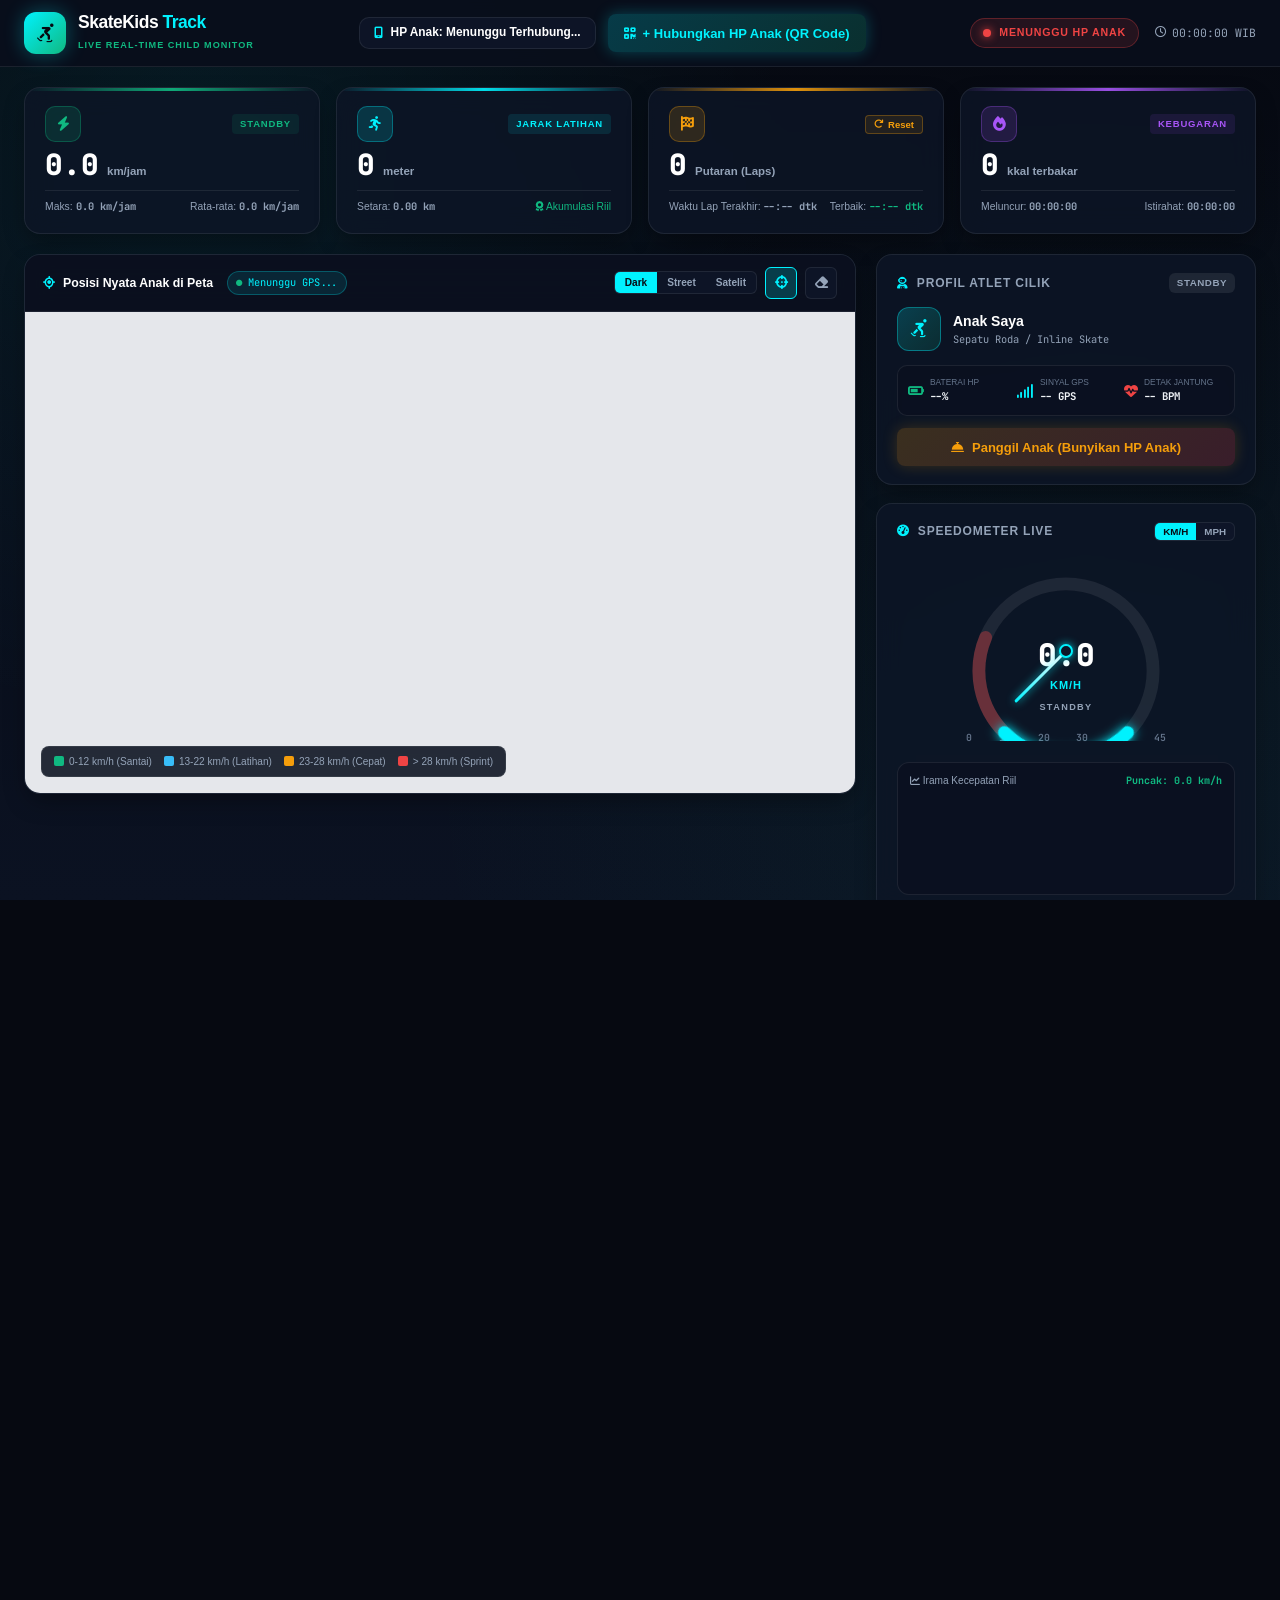
==== commit 873d14e2: "Update index.html" ====
--- a/index.html
+++ b/index.html
@@ -17,20 +17,20 @@
   <!-- FontAwesome Icons -->
   <link rel="stylesheet" href="https://cdnjs.cloudflare.com/ajax/libs/font-awesome/6.5.1/css/all.min.css"/>
 
-  <!-- Custom Styles -->
+  <!-- Custom Embedded Styles for Zero 404s & Perfect Responsiveness -->
   <style>
 /* ==========================================================================
-   SkateKids Track - Real-Time Child Inline Skate & Safety Monitor CSS
-   Theme: High-Tech Sporty Dark Glassmorphism / Kid Safety Telemetry
+   SkateKids Track - Premium Real-Time Child Inline Skate & Safety Monitor CSS
+   Theme: Sporty Dark Glassmorphism / Kid Safety Telemetry
    ========================================================================== */
 
 :root {
   /* Color Palette */
   --bg-base: #060911;
   --bg-surface: #0a0f1d;
-  --bg-card: rgba(13, 21, 38, 0.78);
-  --bg-card-hover: rgba(18, 30, 54, 0.88);
-  --bg-header: rgba(9, 15, 28, 0.88);
+  --bg-card: rgba(13, 21, 38, 0.82);
+  --bg-card-hover: rgba(18, 30, 54, 0.92);
+  --bg-header: rgba(9, 15, 28, 0.92);
   
   /* Borders & Highlights */
   --border-subtle: rgba(255, 255, 255, 0.08);
@@ -64,11 +64,19 @@
   --transition-smooth: all 0.25s cubic-bezier(0.4, 0, 0.2, 1);
 }
 
-/* Base Reset & Box Sizing */
+/* Base Reset & Smooth Scrolling */
 *, *::before, *::after {
   box-sizing: border-box;
   margin: 0;
   padding: 0;
+}
+
+html {
+  overflow-y: scroll !important;
+  overflow-x: hidden;
+  height: auto;
+  min-height: 100%;
+  scroll-behavior: smooth;
 }
 
 body {
@@ -76,14 +84,35 @@
   background-color: var(--bg-base);
   color: var(--text-main);
   background-image: 
-    radial-gradient(circle at 15% 15%, rgba(0, 242, 254, 0.06) 0%, transparent 40%),
-    radial-gradient(circle at 85% 85%, rgba(16, 185, 129, 0.05) 0%, transparent 45%),
+    radial-gradient(circle at 15% 15%, rgba(0, 242, 254, 0.07) 0%, transparent 45%),
+    radial-gradient(circle at 85% 85%, rgba(16, 185, 129, 0.06) 0%, transparent 50%),
     linear-gradient(180deg, #060911 0%, #0b1222 100%);
   background-attachment: fixed;
   min-height: 100vh;
+  height: auto;
   line-height: 1.5;
+  overflow-y: visible !important;
   overflow-x: hidden;
   -webkit-font-smoothing: antialiased;
+}
+
+/* Custom Sleek Scrollbars */
+::-webkit-scrollbar {
+  width: 8px;
+  height: 8px;
+}
+
+::-webkit-scrollbar-track {
+  background: #060911;
+}
+
+::-webkit-scrollbar-thumb {
+  background: rgba(0, 242, 254, 0.25);
+  border-radius: 4px;
+}
+
+::-webkit-scrollbar-thumb:hover {
+  background: rgba(0, 242, 254, 0.5);
 }
 
 .mono-text {
@@ -96,8 +125,10 @@
   display: flex;
   flex-direction: column;
   min-height: 100vh;
-  max-width: 1920px;
+  height: auto;
+  max-width: 1600px;
   margin: 0 auto;
+  overflow: visible;
 }
 
 /* ==========================================================================
@@ -107,75 +138,64 @@
   display: flex;
   align-items: center;
   justify-content: space-between;
-  padding: 14px 28px;
+  padding: 12px 24px;
   background: var(--bg-header);
   backdrop-filter: var(--glass-blur);
   border-bottom: 1px solid var(--border-subtle);
   position: sticky;
   top: 0;
   z-index: 1000;
-  gap: 20px;
+  gap: 16px;
 }
 
 .header-brand {
   display: flex;
   align-items: center;
-  gap: 14px;
+  gap: 12px;
+  text-decoration: none;
 }
 
 .brand-icon {
-  width: 44px;
-  height: 44px;
-  background: linear-gradient(135deg, rgba(0, 242, 254, 0.2), rgba(16, 185, 129, 0.15));
-  border: 1px solid rgba(0, 242, 254, 0.4);
+  width: 42px;
+  height: 42px;
   border-radius: 12px;
+  background: linear-gradient(135deg, var(--cyan-primary), var(--emerald-green));
   display: flex;
   align-items: center;
   justify-content: center;
-  color: var(--cyan-primary);
-  font-size: 1.4rem;
+  color: #060911;
+  font-size: 1.35rem;
   box-shadow: var(--glow-cyan);
 }
 
-.pulse-icon {
-  animation: pulseRotate 4s ease-in-out infinite;
-}
-
-@keyframes pulseRotate {
-  0%, 100% { transform: scale(1); filter: brightness(1); }
-  50% { transform: scale(1.1); filter: brightness(1.3); }
-}
-
 .brand-info h1 {
-  font-size: 1.35rem;
+  font-size: 1.25rem;
   font-weight: 800;
+  color: var(--text-pure);
+  line-height: 1.2;
   letter-spacing: -0.5px;
-  color: var(--text-pure);
 }
 
 .brand-info h1 span {
   color: var(--cyan-primary);
-  text-shadow: 0 0 12px rgba(0, 242, 254, 0.5);
 }
 
 .brand-badge {
   font-size: 0.65rem;
   font-weight: 700;
-  letter-spacing: 1.5px;
+  letter-spacing: 1px;
   color: var(--emerald-green);
-  display: block;
-  margin-top: -2px;
+  text-transform: uppercase;
 }
 
 .header-center {
   display: flex;
   align-items: center;
-  gap: 14px;
+  gap: 12px;
   flex-wrap: wrap;
 }
 
-.device-selector-wrapper,
-.route-selector-wrapper {
+.device-selector-wrapper {
   display: flex;
   align-items: center;
   gap: 8px;
@@ -186,40 +206,13 @@
   font-size: 0.85rem;
 }
 
-.device-selector-wrapper label,
-.route-selector-wrapper label {
-  color: var(--text-muted);
-  display: flex;
-  align-items: center;
-  gap: 6px;
-  white-space: nowrap;
-}
-
-.custom-select {
-  background: transparent;
-  border: none;
-  color: var(--text-pure);
-  font-family: var(--font-sans);
-  font-weight: 600;
-  font-size: 0.88rem;
-  outline: none;
-  cursor: pointer;
-  padding: 2px 4px;
-}
-
-.custom-select option {
-  background: #0d1527;
-  color: #fff;
-}
-
-/* Button Connect Child Phone in Header */
 .btn-connect-child {
   background: linear-gradient(135deg, rgba(0, 242, 254, 0.2), rgba(16, 185, 129, 0.2));
   border: 1px solid rgba(0, 242, 254, 0.5);
   color: var(--cyan-primary);
   font-weight: 700;
   font-size: 0.84rem;
-  padding: 7px 14px;
+  padding: 8px 16px;
   border-radius: 10px;
   display: flex;
   align-items: center;
@@ -239,14 +232,14 @@
 .header-status {
   display: flex;
   align-items: center;
-  gap: 20px;
+  gap: 16px;
 }
 
 .status-indicator {
   display: flex;
   align-items: center;
   gap: 8px;
-  font-size: 0.78rem;
+  font-size: 0.76rem;
   font-weight: 700;
   letter-spacing: 0.8px;
   padding: 6px 12px;
@@ -286,20 +279,20 @@
 .time-widget {
   display: flex;
   align-items: center;
-  gap: 8px;
+  gap: 6px;
   color: var(--text-muted);
   font-family: var(--font-mono);
-  font-size: 0.85rem;
+  font-size: 0.82rem;
 }
 
 /* ==========================================================================
-   Dashboard Layout Grid
+   Dashboard Grid & Main Content Layout
    ========================================================================== */
 .dashboard-grid {
-  display: grid;
-  grid-template-columns: 320px 1fr;
+  display: flex;
+  flex-direction: column;
   gap: 20px;
-  padding: 24px 28px;
+  padding: 20px 24px;
   flex: 1;
 }
 
@@ -379,9 +372,339 @@
 }
 
 /* ==========================================================================
-   Left Sidebar: Child Profile & Safety
+   Section 1: Top 4 KPI Metric Cards (Full Width Banner)
    ========================================================================== */
-.sidebar-panel {
+.metrics-grid {
+  display: grid;
+  grid-template-columns: repeat(4, 1fr);
+  gap: 16px;
+  width: 100%;
+}
+
+.metric-card {
+  padding: 18px 20px;
+  display: flex;
+  flex-direction: column;
+  position: relative;
+  overflow: hidden;
+  border-radius: 16px;
+}
+
+.metric-card::before {
+  content: '';
+  position: absolute;
+  top: 0;
+  left: 0;
+  width: 100%;
+  height: 3px;
+  background: linear-gradient(90deg, transparent, var(--accent-color, var(--cyan-primary)), transparent);
+  opacity: 0.9;
+}
+
+.metric-speed { --accent-color: var(--emerald-green); }
+.metric-distance { --accent-color: var(--cyan-primary); }
+.metric-trip { --accent-color: var(--amber-warning); }
+.metric-time { --accent-color: var(--purple-accent); }
+
+.metric-top {
+  display: flex;
+  align-items: center;
+  justify-content: space-between;
+  margin-bottom: 8px;
+}
+
+.metric-icon-box {
+  width: 36px;
+  height: 36px;
+  border-radius: 10px;
+  background: rgba(16, 185, 129, 0.15);
+  border: 1px solid rgba(16, 185, 129, 0.3);
+  display: flex;
+  align-items: center;
+  justify-content: center;
+  color: var(--emerald-green);
+  font-size: 1.05rem;
+}
+
+.metric-icon-box.cyan {
+  background: rgba(0, 242, 254, 0.15);
+  border-color: rgba(0, 242, 254, 0.3);
+  color: var(--cyan-primary);
+}
+
+.metric-icon-box.amber {
+  background: rgba(245, 158, 11, 0.15);
+  border-color: rgba(245, 158, 11, 0.3);
+  color: var(--amber-warning);
+}
+
+.metric-icon-box.purple {
+  background: rgba(168, 85, 247, 0.15);
+  border-color: rgba(168, 85, 247, 0.3);
+  color: var(--purple-accent);
+}
+
+.metric-tag {
+  font-size: 0.68rem;
+  font-weight: 700;
+  letter-spacing: 0.8px;
+  color: var(--emerald-green);
+  background: rgba(16, 185, 129, 0.1);
+  padding: 3px 8px;
+  border-radius: 4px;
+}
+
+.metric-tag.cyan {
+  color: var(--cyan-primary);
+  background: rgba(0, 242, 254, 0.1);
+}
+
+.metric-tag.purple {
+  color: var(--purple-accent);
+  background: rgba(168, 85, 247, 0.1);
+}
+
+.btn-mini-reset {
+  background: rgba(245, 158, 11, 0.1);
+  border: 1px solid rgba(245, 158, 11, 0.3);
+  color: var(--amber-warning);
+  font-size: 0.68rem;
+  font-weight: 700;
+  padding: 3px 8px;
+  border-radius: 4px;
+  cursor: pointer;
+  display: flex;
+  align-items: center;
+  gap: 4px;
+  transition: var(--transition-smooth);
+}
+
+.btn-mini-reset:hover {
+  background: rgba(245, 158, 11, 0.25);
+}
+
+.metric-body {
+  display: flex;
+  align-items: baseline;
+  gap: 8px;
+  margin-bottom: 10px;
+}
+
+.metric-value {
+  font-size: 2.1rem;
+  font-weight: 800;
+  color: var(--text-pure);
+  line-height: 1;
+}
+
+.metric-unit {
+  font-size: 0.82rem;
+  font-weight: 600;
+  color: var(--text-muted);
+}
+
+.metric-footer {
+  display: flex;
+  align-items: center;
+  justify-content: space-between;
+  font-size: 0.74rem;
+  color: var(--text-muted);
+  border-top: 1px solid var(--border-subtle);
+  padding-top: 8px;
+}
+
+.text-success { color: var(--emerald-green); }
+
+/* ==========================================================================
+   Section 2: Primary Visualizer (Map on Left, Cockpit on Right)
+   ========================================================================== */
+.visualizer-row {
+  display: grid;
+  grid-template-columns: 1fr 380px;
+  gap: 20px;
+  align-items: start;
+}
+
+/* Map Card */
+.map-container-card {
+  padding: 0;
+  position: relative;
+  overflow: hidden;
+  height: 540px;
+  display: flex;
+  flex-direction: column;
+}
+
+.map-toolbar {
+  padding: 12px 18px;
+  display: flex;
+  align-items: center;
+  justify-content: space-between;
+  background: rgba(10, 16, 30, 0.9);
+  backdrop-filter: var(--glass-blur);
+  border-bottom: 1px solid var(--border-subtle);
+  z-index: 400;
+}
+
+.map-toolbar-left {
+  display: flex;
+  align-items: center;
+  gap: 14px;
+}
+
+.map-title {
+  font-size: 0.88rem;
+  font-weight: 700;
+  color: var(--text-pure);
+  display: flex;
+  align-items: center;
+  gap: 8px;
+}
+
+.map-title i {
+  color: var(--cyan-primary);
+}
+
+.map-coords-badge {
+  font-size: 0.74rem;
+  font-family: var(--font-mono);
+  color: var(--cyan-primary);
+  background: rgba(0, 242, 254, 0.1);
+  border: 1px solid rgba(0, 242, 254, 0.25);
+  padding: 3px 8px;
+  border-radius: 20px;
+  display: flex;
+  align-items: center;
+  gap: 6px;
+}
+
+.pulse-dot-small {
+  font-size: 0.45rem;
+  color: var(--emerald-green);
+  animation: livePing 1.5s infinite;
+}
+
+.map-toolbar-right {
+  display: flex;
+  align-items: center;
+  gap: 8px;
+}
+
+.map-layer-toggles {
+  display: flex;
+  background: rgba(15, 23, 42, 0.8);
+  border: 1px solid var(--border-subtle);
+  border-radius: 6px;
+  overflow: hidden;
+}
+
+.map-layer-btn {
+  background: transparent;
+  border: none;
+  color: var(--text-muted);
+  font-size: 0.72rem;
+  font-weight: 600;
+  padding: 5px 10px;
+  cursor: pointer;
+  transition: var(--transition-smooth);
+}
+
+.map-layer-btn.active {
+  background: var(--cyan-primary);
+  color: #070a12;
+  font-weight: 700;
+}
+
+.map-tool-btn {
+  width: 32px;
+  height: 32px;
+  border-radius: 6px;
+  background: rgba(15, 23, 42, 0.8);
+  border: 1px solid var(--border-subtle);
+  color: var(--text-muted);
+  display: flex;
+  align-items: center;
+  justify-content: center;
+  cursor: pointer;
+  transition: var(--transition-smooth);
+}
+
+.map-tool-btn:hover {
+  color: var(--text-pure);
+  border-color: var(--cyan-primary);
+}
+
+.map-tool-btn.active {
+  background: rgba(0, 242, 254, 0.2);
+  color: var(--cyan-primary);
+  border-color: var(--cyan-primary);
+}
+
+.map-viewport {
+  flex: 1;
+  width: 100%;
+  height: 100%;
+  min-height: 460px;
+  background: #090e1a;
+}
+
+/* Custom Leaflet Map Styles */
+.leaflet-container {
+  background: #090e1a !important;
+  font-family: var(--font-sans) !important;
+}
+
+.leaflet-popup-content-wrapper {
+  background: rgba(14, 23, 42, 0.92) !important;
+  backdrop-filter: blur(12px) !important;
+  color: #fff !important;
+  border: 1px solid var(--cyan-primary) !important;
+  border-radius: 10px !important;
+  box-shadow: 0 10px 25px rgba(0, 0, 0, 0.6) !important;
+}
+
+.leaflet-popup-tip {
+  background: rgba(14, 23, 42, 0.92) !important;
+  border: 1px solid var(--cyan-primary) !important;
+}
+
+/* Map Floating Legend */
+.map-floating-overlay {
+  position: absolute;
+  bottom: 16px;
+  left: 16px;
+  z-index: 400;
+  background: rgba(10, 16, 30, 0.88);
+  backdrop-filter: var(--glass-blur);
+  border: 1px solid var(--border-subtle);
+  border-radius: 8px;
+  padding: 7px 12px;
+  display: flex;
+  align-items: center;
+  gap: 12px;
+  font-size: 0.72rem;
+  color: var(--text-muted);
+}
+
+.legend-item {
+  display: flex;
+  align-items: center;
+  gap: 5px;
+}
+
+.legend-color {
+  width: 10px;
+  height: 10px;
+  border-radius: 2px;
+}
+
+.legend-green { background: var(--emerald-green); }
+.legend-blue { background: var(--blue-electric); }
+.legend-orange { background: var(--amber-warning); }
+.legend-red { background: var(--rose-danger); }
+
+/* Right Cockpit Panel */
+.cockpit-side-panel {
   display: flex;
   flex-direction: column;
   gap: 18px;
@@ -391,31 +714,31 @@
 .device-quick-info {
   display: flex;
   align-items: center;
-  gap: 14px;
-  margin-bottom: 16px;
+  gap: 12px;
+  margin-bottom: 14px;
 }
 
 .device-avatar {
-  width: 48px;
-  height: 48px;
+  width: 44px;
+  height: 44px;
   border-radius: 12px;
   background: linear-gradient(135deg, rgba(0, 242, 254, 0.2), rgba(16, 185, 129, 0.15));
   border: 1px solid rgba(0, 242, 254, 0.35);
   display: flex;
   align-items: center;
   justify-content: center;
-  font-size: 1.4rem;
+  font-size: 1.3rem;
   color: var(--cyan-primary);
 }
 
 .device-names h3 {
-  font-size: 1.05rem;
+  font-size: 1rem;
   font-weight: 700;
   color: var(--text-pure);
 }
 
 .device-names p {
-  font-size: 0.75rem;
+  font-size: 0.74rem;
   color: var(--text-muted);
 }
 
@@ -433,11 +756,11 @@
 .stat-pill {
   display: flex;
   align-items: center;
-  gap: 8px;
+  gap: 6px;
 }
 
 .stat-pill i {
-  font-size: 1.1rem;
+  font-size: 1rem;
 }
 
 .icon-green { color: var(--emerald-green); }
@@ -451,13 +774,13 @@
 }
 
 .stat-label {
-  font-size: 0.62rem;
+  font-size: 0.6rem;
   color: var(--text-dim);
   text-transform: uppercase;
 }
 
 .stat-value {
-  font-size: 0.78rem;
+  font-size: 0.76rem;
   font-weight: 700;
   font-family: var(--font-mono);
   color: var(--text-main);
@@ -466,24 +789,320 @@
 /* Call Child Buzzer Button */
 .btn-call-child {
   width: 100%;
-  background: rgba(245, 158, 11, 0.12);
-  border: 1px solid rgba(245, 158, 11, 0.35);
+  background: linear-gradient(135deg, rgba(245, 158, 11, 0.2), rgba(239, 68, 68, 0.2));
+  border: 1px solid rgba(245, 158, 11, 0.5);
   color: var(--amber-warning);
-  padding: 8px 12px;
+  padding: 10px 14px;
   border-radius: 10px;
-  font-size: 0.82rem;
+  font-size: 0.84rem;
   font-weight: 700;
   cursor: pointer;
   display: flex;
   align-items: center;
   justify-content: center;
   gap: 8px;
+  box-shadow: 0 0 15px rgba(245, 158, 11, 0.2);
   transition: var(--transition-smooth);
 }
 
 .btn-call-child:hover {
-  background: rgba(245, 158, 11, 0.25);
+  background: linear-gradient(135deg, #f59e0b, #ef4444);
+  color: #000;
   box-shadow: var(--glow-amber);
+  transform: translateY(-1px);
+}
+
+/* Speedometer Gauge Panel */
+.gauge-panel-card {
+  display: flex;
+  flex-direction: column;
+}
+
+.unit-switch {
+  display: flex;
+  background: rgba(15, 23, 42, 0.8);
+  border: 1px solid var(--border-subtle);
+  border-radius: 6px;
+  overflow: hidden;
+}
+
+.unit-btn {
+  background: transparent;
+  border: none;
+  color: var(--text-muted);
+  font-size: 0.7rem;
+  font-weight: 700;
+  padding: 3px 8px;
+  cursor: pointer;
+  transition: var(--transition-smooth);
+}
+
+.unit-btn.active {
+  background: var(--cyan-primary);
+  color: #070a12;
+}
+
+.speedometer-container {
+  display: flex;
+  flex-direction: column;
+  align-items: center;
+  position: relative;
+  padding: 6px 0;
+}
+
+.speedometer-svg-wrapper {
+  position: relative;
+  width: 220px;
+  height: 180px;
+  overflow: hidden;
+}
+
+.speedometer-svg {
+  width: 220px;
+  height: 220px;
+  transform: rotate(135deg);
+  transform-origin: center;
+}
+
+.gauge-bg-arc {
+  fill: none;
+  stroke: rgba(255, 255, 255, 0.08);
+  stroke-width: 14;
+  stroke-linecap: round;
+  stroke-dasharray: 447;
+  stroke-dashoffset: 0;
+}
+
+.gauge-warning-arc {
+  fill: none;
+  stroke: rgba(239, 68, 68, 0.35);
+  stroke-width: 14;
+  stroke-linecap: round;
+  stroke-dasharray: 447;
+  stroke-dashoffset: 335;
+}
+
+.gauge-fill-arc {
+  fill: none;
+  stroke: var(--cyan-primary);
+  stroke-width: 14;
+  stroke-linecap: round;
+  stroke-dasharray: 447;
+  stroke-dashoffset: 447;
+  transition: stroke-dashoffset 0.35s ease, stroke 0.35s ease;
+  filter: drop-shadow(0 0 6px var(--cyan-primary));
+}
+
+.gauge-center-text {
+  transform: rotate(-135deg);
+  transform-origin: 120px 120px;
+  text-anchor: middle;
+}
+
+.gauge-digit {
+  font-size: 34px;
+  font-weight: 800;
+  fill: var(--text-pure);
+}
+
+.gauge-unit {
+  font-size: 12px;
+  font-weight: 700;
+  letter-spacing: 1px;
+  fill: var(--cyan-primary);
+}
+
+.gauge-substatus {
+  font-size: 10px;
+  font-weight: 700;
+  letter-spacing: 1.5px;
+  fill: var(--text-muted);
+}
+
+.gauge-needle {
+  position: absolute;
+  top: 50%;
+  left: 50%;
+  width: 3px;
+  height: 72px;
+  background: linear-gradient(to top, #ffffff, var(--cyan-primary));
+  border-radius: 2px;
+  transform-origin: bottom center;
+  transform: translate(-50%, -100%) rotate(-135deg);
+  transition: transform 0.35s cubic-bezier(0.1, 0.9, 0.2, 1);
+  box-shadow: 0 0 8px rgba(0, 242, 254, 0.8);
+  pointer-events: none;
+  z-index: 10;
+}
+
+.gauge-needle-cap {
+  position: absolute;
+  top: 50%;
+  left: 50%;
+  width: 14px;
+  height: 14px;
+  background: #0d1628;
+  border: 2px solid var(--cyan-primary);
+  border-radius: 50%;
+  transform: translate(-50%, -50%);
+  z-index: 11;
+  box-shadow: 0 0 8px rgba(0, 242, 254, 0.8);
+}
+
+.speedometer-scale {
+  display: flex;
+  justify-content: space-between;
+  width: 200px;
+  margin-top: -10px;
+  font-family: var(--font-mono);
+  font-size: 0.7rem;
+  font-weight: 600;
+  color: var(--text-dim);
+}
+
+.speed-chart-wrapper {
+  margin-top: 10px;
+  background: rgba(10, 16, 30, 0.6);
+  border: 1px solid var(--border-subtle);
+  border-radius: 12px;
+  padding: 10px 12px;
+}
+
+.chart-header {
+  display: flex;
+  align-items: center;
+  justify-content: space-between;
+  font-size: 0.72rem;
+  color: var(--text-muted);
+  margin-bottom: 6px;
+}
+
+.chart-peak {
+  color: var(--emerald-green);
+  font-weight: 700;
+}
+
+.chart-canvas-box {
+  position: relative;
+  width: 100%;
+  height: 90px;
+}
+
+/* ==========================================================================
+   Section 3: Lower Data & Control Grid (Table on Left, Controls on Right)
+   ========================================================================== */
+.lower-data-grid {
+  display: grid;
+  grid-template-columns: 1fr 380px;
+  gap: 20px;
+  align-items: start;
+}
+
+/* Telemetry Log Table */
+.telemetry-log-card {
+  padding: 18px 20px;
+}
+
+.table-header-row {
+  display: flex;
+  align-items: center;
+  justify-content: space-between;
+  margin-bottom: 14px;
+  flex-wrap: wrap;
+  gap: 12px;
+}
+
+.table-title {
+  display: flex;
+  align-items: center;
+  gap: 10px;
+  font-size: 0.9rem;
+  font-weight: 700;
+  color: var(--text-pure);
+}
+
+.table-title i {
+  color: var(--cyan-primary);
+}
+
+.table-count {
+  font-size: 0.78rem;
+  color: var(--text-dim);
+}
+
+.table-actions {
+  display: flex;
+  align-items: center;
+  gap: 8px;
+}
+
+.btn-outline {
+  background: transparent;
+  border: 1px solid var(--border-subtle);
+  color: var(--text-main);
+  padding: 5px 12px;
+  border-radius: 8px;
+  font-size: 0.76rem;
+  font-weight: 600;
+  cursor: pointer;
+  display: inline-flex;
+  align-items: center;
+  gap: 6px;
+  transition: var(--transition-smooth);
+}
+
+.btn-outline:hover {
+  background: rgba(0, 242, 254, 0.1);
+  border-color: var(--cyan-primary);
+  color: var(--cyan-primary);
+}
+
+.btn-outline.danger:hover {
+  background: rgba(239, 68, 68, 0.1);
+  border-color: var(--rose-danger);
+  color: var(--rose-danger);
+}
+
+.table-responsive {
+  overflow-x: auto;
+  max-height: 260px;
+}
+
+.telemetry-table {
+  width: 100%;
+  border-collapse: collapse;
+  font-size: 0.78rem;
+  text-align: left;
+}
+
+.telemetry-table th {
+  background: rgba(15, 23, 42, 0.9);
+  color: var(--text-muted);
+  font-weight: 600;
+  text-transform: uppercase;
+  letter-spacing: 0.6px;
+  padding: 9px 12px;
+  border-bottom: 1px solid var(--border-subtle);
+  position: sticky;
+  top: 0;
+  z-index: 5;
+}
+
+.telemetry-table td {
+  padding: 8px 12px;
+  border-bottom: 1px solid rgba(255, 255, 255, 0.04);
+  color: var(--text-main);
+}
+
+.telemetry-table tbody tr:hover {
+  background: rgba(0, 242, 254, 0.04);
+}
+
+/* Right Safety & Controls Column */
+.safety-controls-col {
+  display: flex;
+  flex-direction: column;
+  gap: 18px;
 }
 
 /* Geofence Safety Card */
@@ -514,8 +1133,8 @@
 .coords-display {
   display: grid;
   grid-template-columns: 1fr 1fr;
-  gap: 10px;
-  margin-bottom: 12px;
+  gap: 8px;
+  margin-bottom: 10px;
 }
 
 .coord-item {
@@ -523,108 +1142,60 @@
   padding: 8px 10px;
   border-radius: 8px;
   border: 1px solid var(--border-subtle);
+  display: flex;
+  flex-direction: column;
 }
 
 .coord-label {
   font-size: 0.65rem;
+  color: var(--text-dim);
   text-transform: uppercase;
+}
+
+.coord-value {
+  font-size: 0.8rem;
+  color: var(--cyan-primary);
+  font-weight: 700;
+}
+
+.address-box {
+  display: flex;
+  align-items: center;
+  gap: 8px;
+  font-size: 0.74rem;
   color: var(--text-muted);
-  display: block;
-}
-
-.coord-value {
-  font-size: 0.85rem;
-  font-weight: 600;
-  color: var(--cyan-primary);
-}
-
-.address-box {
-  background: rgba(0, 242, 254, 0.05);
-  border: 1px dashed rgba(0, 242, 254, 0.25);
+  background: rgba(10, 16, 30, 0.5);
+  padding: 8px 10px;
   border-radius: 8px;
-  padding: 10px 12px;
-  display: flex;
-  align-items: flex-start;
-  gap: 10px;
-  font-size: 0.8rem;
-  color: var(--text-main);
-  margin-bottom: 12px;
-  line-height: 1.4;
-}
-
-.address-box i {
-  color: var(--cyan-primary);
-  margin-top: 3px;
+  border: 1px solid var(--border-subtle);
+  margin-bottom: 8px;
 }
 
 .altitude-heading-row {
   display: grid;
-  grid-template-columns: 1fr 1fr 1fr;
-  gap: 8px;
+  grid-template-columns: repeat(3, 1fr);
+  gap: 6px;
 }
 
 .micro-stat {
-  background: rgba(10, 16, 30, 0.5);
+  background: rgba(10, 16, 30, 0.6);
   padding: 6px 8px;
   border-radius: 6px;
-  text-align: center;
+  border: 1px solid var(--border-subtle);
+  display: flex;
+  flex-direction: column;
 }
 
 .micro-label {
-  display: block;
-  font-size: 0.62rem;
+  font-size: 0.6rem;
   color: var(--text-dim);
   text-transform: uppercase;
 }
 
 .micro-value {
-  font-size: 0.75rem;
+  font-size: 0.74rem;
   font-weight: 700;
-  color: var(--text-pure);
-}
-
-/* Simulation Controls */
-.playback-btn-group {
-  display: grid;
-  grid-template-columns: 1.5fr 1fr 1fr;
-  gap: 8px;
-  margin-bottom: 14px;
-}
-
-.btn {
-  display: inline-flex;
-  align-items: center;
-  justify-content: center;
-  gap: 8px;
-  padding: 8px 14px;
-  border-radius: 8px;
-  font-size: 0.82rem;
-  font-weight: 600;
-  cursor: pointer;
-  border: none;
-  transition: var(--transition-smooth);
-}
-
-.btn-primary {
-  background: linear-gradient(135deg, #00f2fe, #38bdf8);
-  color: #070a12;
-  box-shadow: var(--glow-cyan);
-}
-
-.btn-primary:hover {
-  filter: brightness(1.15);
-  transform: translateY(-1px);
-}
-
-.btn-secondary {
-  background: rgba(255, 255, 255, 0.08);
   color: var(--text-main);
-  border: 1px solid var(--border-subtle);
-}
-
-.btn-secondary:hover {
-  background: rgba(255, 255, 255, 0.15);
-  border-color: rgba(255, 255, 255, 0.2);
 }
 
 .btn-icon {
@@ -641,54 +1212,55 @@
   color: var(--cyan-primary);
 }
 
-.speed-multiplier-wrapper {
+/* Session Controls */
+.playback-btn-group {
+  display: grid;
+  grid-template-columns: 1fr 1fr;
+  gap: 10px;
+}
+
+.btn {
+  padding: 9px 14px;
+  border-radius: 10px;
+  font-size: 0.82rem;
+  font-weight: 600;
+  cursor: pointer;
+  border: none;
+  display: flex;
+  align-items: center;
+  justify-content: center;
+  gap: 8px;
+  transition: var(--transition-smooth);
+}
+
+.btn-primary {
+  background: linear-gradient(135deg, #00f2fe, #38bdf8);
+  color: #070a12;
+  box-shadow: var(--glow-cyan);
+}
+
+.btn-primary:hover {
+  filter: brightness(1.15);
+  transform: translateY(-1px);
+}
+
+.btn-secondary {
+  background: rgba(255, 255, 255, 0.08);
+  color: var(--text-main);
+  border: 1px solid var(--border-subtle);
+}
+
+.btn-secondary:hover {
+  background: rgba(255, 255, 255, 0.15);
+  border-color: rgba(255, 255, 255, 0.2);
+}
+
+/* Alert Stream */
+.alert-stream {
   display: flex;
   flex-direction: column;
   gap: 8px;
-}
-
-.speed-multiplier-wrapper label {
-  font-size: 0.72rem;
-  color: var(--text-muted);
-  text-transform: uppercase;
-}
-
-.multiplier-chips {
-  display: grid;
-  grid-template-columns: repeat(4, 1fr);
-  gap: 6px;
-}
-
-.chip-btn {
-  background: rgba(15, 23, 42, 0.8);
-  border: 1px solid var(--border-subtle);
-  border-radius: 6px;
-  padding: 5px;
-  font-family: var(--font-mono);
-  font-size: 0.72rem;
-  font-weight: 700;
-  color: var(--text-muted);
-  cursor: pointer;
-  transition: var(--transition-smooth);
-}
-
-.chip-btn:hover {
-  border-color: var(--cyan-primary);
-  color: var(--text-pure);
-}
-
-.chip-btn.active {
-  background: rgba(0, 242, 254, 0.15);
-  border-color: var(--cyan-primary);
-  color: var(--cyan-primary);
-}
-
-/* Alert Stream */
-.alert-stream {
-  display: flex;
-  flex-direction: column;
-  gap: 8px;
-  max-height: 140px;
+  max-height: 150px;
   overflow-y: auto;
 }
 
@@ -698,7 +1270,7 @@
   gap: 10px;
   padding: 8px 10px;
   border-radius: 8px;
-  font-size: 0.75rem;
+  font-size: 0.74rem;
   background: rgba(10, 16, 30, 0.6);
   border-left: 3px solid var(--cyan-primary);
 }
@@ -711,13 +1283,6 @@
 .alert-item.alert-danger {
   border-left-color: var(--rose-danger);
   background: rgba(239, 68, 68, 0.1);
-  animation: shake 0.4s ease-in-out;
-}
-
-@keyframes shake {
-  0%, 100% { transform: translateX(0); }
-  25% { transform: translateX(-4px); }
-  75% { transform: translateX(4px); }
 }
 
 .alert-content {
@@ -733,680 +1298,6 @@
 .alert-time {
   font-size: 0.65rem;
   color: var(--text-dim);
-}
-
-/* ==========================================================================
-   Main Telemetry Workspace
-   ========================================================================== */
-.main-telemetry-area {
-  display: flex;
-  flex-direction: column;
-  gap: 20px;
-}
-
-/* Top 4 KPI Metric Cards */
-.metrics-grid {
-  display: grid;
-  grid-template-columns: repeat(4, 1fr);
-  gap: 16px;
-}
-
-.metric-card {
-  padding: 18px;
-  display: flex;
-  flex-direction: column;
-  position: relative;
-  overflow: hidden;
-}
-
-.metric-card::before {
-  content: '';
-  position: absolute;
-  top: 0;
-  left: 0;
-  width: 100%;
-  height: 3px;
-  background: linear-gradient(90deg, transparent, var(--accent-color, var(--cyan-primary)), transparent);
-  opacity: 0.8;
-}
-
-.metric-speed { --accent-color: var(--emerald-green); }
-.metric-distance { --accent-color: var(--cyan-primary); }
-.metric-trip { --accent-color: var(--amber-warning); }
-.metric-time { --accent-color: var(--purple-accent); }
-
-.metric-top {
-  display: flex;
-  align-items: center;
-  justify-content: space-between;
-  margin-bottom: 10px;
-}
-
-.metric-icon-box {
-  width: 38px;
-  height: 38px;
-  border-radius: 10px;
-  background: rgba(16, 185, 129, 0.15);
-  border: 1px solid rgba(16, 185, 129, 0.3);
-  display: flex;
-  align-items: center;
-  justify-content: center;
-  color: var(--emerald-green);
-  font-size: 1.1rem;
-}
-
-.metric-icon-box.cyan {
-  background: rgba(0, 242, 254, 0.15);
-  border-color: rgba(0, 242, 254, 0.3);
-  color: var(--cyan-primary);
-}
-
-.metric-icon-box.amber {
-  background: rgba(245, 158, 11, 0.15);
-  border-color: rgba(245, 158, 11, 0.3);
-  color: var(--amber-warning);
-}
-
-.metric-icon-box.purple {
-  background: rgba(168, 85, 247, 0.15);
-  border-color: rgba(168, 85, 247, 0.3);
-  color: var(--purple-accent);
-}
-
-.metric-tag {
-  font-size: 0.68rem;
-  font-weight: 700;
-  letter-spacing: 0.8px;
-  color: var(--emerald-green);
-  background: rgba(16, 185, 129, 0.1);
-  padding: 3px 8px;
-  border-radius: 4px;
-}
-
-.metric-tag.cyan {
-  color: var(--cyan-primary);
-  background: rgba(0, 242, 254, 0.1);
-}
-
-.metric-tag.purple {
-  color: var(--purple-accent);
-  background: rgba(168, 85, 247, 0.1);
-}
-
-.btn-mini-reset {
-  background: rgba(245, 158, 11, 0.1);
-  border: 1px solid rgba(245, 158, 11, 0.3);
-  color: var(--amber-warning);
-  font-size: 0.68rem;
-  font-weight: 700;
-  padding: 3px 8px;
-  border-radius: 4px;
-  cursor: pointer;
-  display: flex;
-  align-items: center;
-  gap: 4px;
-  transition: var(--transition-smooth);
-}
-
-.btn-mini-reset:hover {
-  background: rgba(245, 158, 11, 0.25);
-}
-
-.metric-body {
-  display: flex;
-  align-items: baseline;
-  gap: 8px;
-  margin-bottom: 12px;
-}
-
-.metric-value {
-  font-size: 2.2rem;
-  font-weight: 800;
-  color: var(--text-pure);
-  line-height: 1;
-}
-
-.metric-unit {
-  font-size: 0.85rem;
-  font-weight: 600;
-  color: var(--text-muted);
-}
-
-.metric-footer {
-  display: flex;
-  align-items: center;
-  justify-content: space-between;
-  font-size: 0.74rem;
-  color: var(--text-muted);
-  border-top: 1px solid var(--border-subtle);
-  padding-top: 10px;
-}
-
-.text-success { color: var(--emerald-green); }
-
-/* ==========================================================================
-   Map & Gauge Visualizer Row
-   ========================================================================== */
-.visualizer-row {
-  display: grid;
-  grid-template-columns: 1fr 360px;
-  gap: 20px;
-}
-
-/* Map Card */
-.map-container-card {
-  padding: 0;
-  position: relative;
-  overflow: hidden;
-  height: 520px;
-  display: flex;
-  flex-direction: column;
-}
-
-.map-toolbar {
-  padding: 12px 18px;
-  display: flex;
-  align-items: center;
-  justify-content: space-between;
-  background: rgba(10, 16, 30, 0.85);
-  backdrop-filter: var(--glass-blur);
-  border-bottom: 1px solid var(--border-subtle);
-  z-index: 400;
-}
-
-.map-toolbar-left {
-  display: flex;
-  align-items: center;
-  gap: 14px;
-}
-
-.map-title {
-  font-size: 0.9rem;
-  font-weight: 700;
-  color: var(--text-pure);
-  display: flex;
-  align-items: center;
-  gap: 8px;
-}
-
-.map-title i {
-  color: var(--cyan-primary);
-}
-
-.map-coords-badge {
-  font-size: 0.75rem;
-  font-family: var(--font-mono);
-  color: var(--cyan-primary);
-  background: rgba(0, 242, 254, 0.1);
-  border: 1px solid rgba(0, 242, 254, 0.25);
-  padding: 3px 8px;
-  border-radius: 20px;
-  display: flex;
-  align-items: center;
-  gap: 6px;
-}
-
-.pulse-dot-small {
-  font-size: 0.45rem;
-  color: var(--emerald-green);
-  animation: livePing 1.5s infinite;
-}
-
-.map-toolbar-right {
-  display: flex;
-  align-items: center;
-  gap: 8px;
-}
-
-.map-layer-toggles {
-  display: flex;
-  background: rgba(15, 23, 42, 0.8);
-  border: 1px solid var(--border-subtle);
-  border-radius: 6px;
-  overflow: hidden;
-}
-
-.map-layer-btn {
-  background: transparent;
-  border: none;
-  color: var(--text-muted);
-  font-size: 0.72rem;
-  font-weight: 600;
-  padding: 4px 10px;
-  cursor: pointer;
-  transition: var(--transition-smooth);
-}
-
-.map-layer-btn.active {
-  background: var(--cyan-primary);
-  color: #070a12;
-  font-weight: 700;
-}
-
-.map-tool-btn {
-  width: 32px;
-  height: 32px;
-  border-radius: 6px;
-  background: rgba(15, 23, 42, 0.8);
-  border: 1px solid var(--border-subtle);
-  color: var(--text-muted);
-  display: flex;
-  align-items: center;
-  justify-content: center;
-  cursor: pointer;
-  transition: var(--transition-smooth);
-}
-
-.map-tool-btn:hover {
-  color: var(--text-pure);
-  border-color: var(--cyan-primary);
-}
-
-.map-tool-btn.active {
-  background: rgba(0, 242, 254, 0.2);
-  color: var(--cyan-primary);
-  border-color: var(--cyan-primary);
-}
-
-.map-viewport {
-  flex: 1;
-  width: 100%;
-  height: 100%;
-  background: #090e1a;
-}
-
-/* Custom Leaflet Map Styles */
-.leaflet-container {
-  background: #090e1a !important;
-  font-family: var(--font-sans) !important;
-}
-
-.leaflet-popup-content-wrapper {
-  background: rgba(14, 23, 42, 0.92) !important;
-  backdrop-filter: blur(12px) !important;
-  color: #fff !important;
-  border: 1px solid var(--cyan-primary) !important;
-  border-radius: 10px !important;
-  box-shadow: 0 10px 25px rgba(0, 0, 0, 0.6) !important;
-}
-
-.leaflet-popup-tip {
-  background: rgba(14, 23, 42, 0.92) !important;
-  border: 1px solid var(--cyan-primary) !important;
-}
-
-/* Map Floating Legend */
-.map-floating-overlay {
-  position: absolute;
-  bottom: 20px;
-  left: 20px;
-  z-index: 400;
-  background: rgba(10, 16, 30, 0.85);
-  backdrop-filter: var(--glass-blur);
-  border: 1px solid var(--border-subtle);
-  border-radius: 8px;
-  padding: 8px 12px;
-  display: flex;
-  align-items: center;
-  gap: 12px;
-  font-size: 0.72rem;
-  color: var(--text-muted);
-}
-
-.legend-item {
-  display: flex;
-  align-items: center;
-  gap: 5px;
-}
-
-.legend-color {
-  width: 10px;
-  height: 10px;
-  border-radius: 2px;
-}
-
-.legend-green { background: var(--emerald-green); }
-.legend-blue { background: var(--blue-electric); }
-.legend-orange { background: var(--amber-warning); }
-.legend-red { background: var(--rose-danger); }
-
-/* Skater Marker Custom CSS */
-.vehicle-marker-wrapper {
-  position: relative;
-  width: 44px;
-  height: 44px;
-}
-
-.vehicle-radar-ping {
-  position: absolute;
-  top: 50%;
-  left: 50%;
-  transform: translate(-50%, -50%);
-  width: 44px;
-  height: 44px;
-  border-radius: 50%;
-  border: 2px solid var(--cyan-primary);
-  background: rgba(0, 242, 254, 0.2);
-  animation: radarBeacon 2s infinite ease-out;
-  pointer-events: none;
-}
-
-@keyframes radarBeacon {
-  0% { transform: translate(-50%, -50%) scale(0.6); opacity: 1; }
-  100% { transform: translate(-50%, -50%) scale(2.2); opacity: 0; }
-}
-
-.vehicle-marker-core {
-  position: absolute;
-  top: 50%;
-  left: 50%;
-  transform: translate(-50%, -50%);
-  width: 34px;
-  height: 34px;
-  background: linear-gradient(135deg, #00f2fe, #10b981);
-  border: 2px solid #ffffff;
-  border-radius: 50%;
-  display: flex;
-  align-items: center;
-  justify-content: center;
-  color: #070a12;
-  font-size: 1rem;
-  box-shadow: 0 0 15px rgba(0, 242, 254, 0.7);
-  transition: transform 0.4s cubic-bezier(0.34, 1.56, 0.64, 1);
-}
-
-.vehicle-heading-arrow {
-  position: absolute;
-  top: -6px;
-  left: 50%;
-  transform: translateX(-50%);
-  width: 0;
-  height: 0;
-  border-left: 5px solid transparent;
-  border-right: 5px solid transparent;
-  border-bottom: 7px solid #ffffff;
-}
-
-/* ==========================================================================
-   Speedometer HUD & Chart Panel for Inline Skating
-   ========================================================================== */
-.gauge-panel-card {
-  display: flex;
-  flex-direction: column;
-  justify-content: space-between;
-}
-
-.unit-switch {
-  display: flex;
-  background: rgba(15, 23, 42, 0.8);
-  border: 1px solid var(--border-subtle);
-  border-radius: 6px;
-  overflow: hidden;
-}
-
-.unit-btn {
-  background: transparent;
-  border: none;
-  color: var(--text-muted);
-  font-size: 0.7rem;
-  font-weight: 700;
-  padding: 3px 8px;
-  cursor: pointer;
-}
-
-.unit-btn.active {
-  background: var(--cyan-primary);
-  color: #070a12;
-}
-
-/* Circular Gauge */
-.speedometer-container {
-  display: flex;
-  flex-direction: column;
-  align-items: center;
-  position: relative;
-  padding: 10px 0;
-}
-
-.speedometer-svg-wrapper {
-  position: relative;
-  width: 220px;
-  height: 220px;
-}
-
-.speedometer-svg {
-  width: 100%;
-  height: 100%;
-  transform: rotate(135deg);
-  overflow: visible;
-}
-
-.gauge-bg-arc {
-  fill: none;
-  stroke: rgba(255, 255, 255, 0.08);
-  stroke-width: 14;
-  stroke-dasharray: 447;
-  stroke-dashoffset: 149;
-  stroke-linecap: round;
-}
-
-.gauge-warning-arc {
-  fill: none;
-  stroke: rgba(239, 68, 68, 0.25);
-  stroke-width: 14;
-  stroke-dasharray: 447;
-  stroke-dashoffset: 380;
-  stroke-linecap: round;
-}
-
-.gauge-fill-arc {
-  fill: none;
-  stroke: var(--cyan-primary);
-  stroke-width: 14;
-  stroke-dasharray: 447;
-  stroke-dashoffset: 447;
-  stroke-linecap: round;
-  filter: drop-shadow(0 0 8px rgba(0, 242, 254, 0.6));
-  transition: stroke-dashoffset 0.35s ease-out, stroke 0.3s;
-}
-
-.gauge-center-text {
-  transform: rotate(-135deg);
-  transform-origin: 120px 120px;
-  text-anchor: middle;
-}
-
-.gauge-digit {
-  font-size: 40px;
-  font-weight: 800;
-  fill: var(--text-pure);
-}
-
-.gauge-unit {
-  font-size: 13px;
-  font-weight: 700;
-  letter-spacing: 1px;
-  fill: var(--cyan-primary);
-}
-
-.gauge-substatus {
-  font-size: 11px;
-  font-weight: 700;
-  letter-spacing: 1.5px;
-  fill: var(--text-muted);
-}
-
-/* Needle */
-.gauge-needle {
-  position: absolute;
-  top: 50%;
-  left: 50%;
-  width: 4px;
-  height: 80px;
-  background: linear-gradient(to top, #ffffff, var(--cyan-primary));
-  border-radius: 2px;
-  transform-origin: bottom center;
-  transform: translate(-50%, -100%) rotate(-135deg);
-  transition: transform 0.35s cubic-bezier(0.1, 0.9, 0.2, 1);
-  box-shadow: 0 0 8px rgba(0, 242, 254, 0.8);
-  pointer-events: none;
-  z-index: 10;
-}
-
-.gauge-needle-cap {
-  position: absolute;
-  top: 50%;
-  left: 50%;
-  width: 16px;
-  height: 16px;
-  background: #0d1628;
-  border: 2px solid var(--cyan-primary);
-  border-radius: 50%;
-  transform: translate(-50%, -50%);
-  z-index: 11;
-  box-shadow: 0 0 8px rgba(0, 242, 254, 0.8);
-}
-
-.speedometer-scale {
-  display: flex;
-  justify-content: space-between;
-  width: 210px;
-  margin-top: -15px;
-  font-family: var(--font-mono);
-  font-size: 0.72rem;
-  font-weight: 600;
-  color: var(--text-dim);
-}
-
-/* Speed Trend Chart */
-.speed-chart-wrapper {
-  margin-top: 15px;
-  background: rgba(10, 16, 30, 0.6);
-  border: 1px solid var(--border-subtle);
-  border-radius: 12px;
-  padding: 12px;
-}
-
-.chart-header {
-  display: flex;
-  align-items: center;
-  justify-content: space-between;
-  font-size: 0.75rem;
-  color: var(--text-muted);
-  margin-bottom: 8px;
-}
-
-.chart-peak {
-  color: var(--emerald-green);
-  font-weight: 700;
-}
-
-.chart-canvas-box {
-  position: relative;
-  width: 100%;
-  height: 110px;
-}
-
-/* ==========================================================================
-   Telemetry Log Table & Export Section
-   ========================================================================= */
-.telemetry-log-card {
-  padding: 20px;
-}
-
-.table-header-row {
-  display: flex;
-  align-items: center;
-  justify-content: space-between;
-  margin-bottom: 16px;
-  flex-wrap: wrap;
-  gap: 12px;
-}
-
-.table-title {
-  display: flex;
-  align-items: center;
-  gap: 10px;
-  font-size: 0.92rem;
-  font-weight: 700;
-  color: var(--text-pure);
-}
-
-.table-title i {
-  color: var(--cyan-primary);
-}
-
-.table-count {
-  font-size: 0.8rem;
-  color: var(--text-dim);
-}
-
-.table-actions {
-  display: flex;
-  align-items: center;
-  gap: 10px;
-}
-
-.btn-outline {
-  background: transparent;
-  border: 1px solid var(--border-subtle);
-  color: var(--text-main);
-  padding: 6px 14px;
-  border-radius: 8px;
-  font-size: 0.78rem;
-  font-weight: 600;
-  cursor: pointer;
-  display: inline-flex;
-  align-items: center;
-  gap: 6px;
-  transition: var(--transition-smooth);
-}
-
-.btn-outline:hover {
-  background: rgba(0, 242, 254, 0.1);
-  border-color: var(--cyan-primary);
-  color: var(--cyan-primary);
-}
-
-.btn-outline.danger:hover {
-  background: rgba(239, 68, 68, 0.1);
-  border-color: var(--rose-danger);
-  color: var(--rose-danger);
-}
-
-.table-responsive {
-  overflow-x: auto;
-  max-height: 240px;
-}
-
-.telemetry-table {
-  width: 100%;
-  border-collapse: collapse;
-  font-size: 0.78rem;
-  text-align: left;
-}
-
-.telemetry-table th {
-  background: rgba(15, 23, 42, 0.9);
-  color: var(--text-muted);
-  font-weight: 600;
-  text-transform: uppercase;
-  letter-spacing: 0.6px;
-  padding: 10px 14px;
-  border-bottom: 1px solid var(--border-subtle);
-  position: sticky;
-  top: 0;
-  z-index: 5;
-}
-
-.telemetry-table td {
-  padding: 9px 14px;
-  border-bottom: 1px solid rgba(255, 255, 255, 0.04);
-  color: var(--text-main);
-}
-
-.telemetry-table tbody tr:hover {
-  background: rgba(0, 242, 254, 0.04);
 }
 
 /* ==========================================================================
@@ -1415,107 +1306,99 @@
 .modal-overlay {
   position: fixed;
   inset: 0;
-  background: rgba(6, 9, 17, 0.85);
+  background: rgba(6, 9, 17, 0.88);
   backdrop-filter: blur(16px);
   display: none;
   align-items: center;
   justify-content: center;
+  z-index: 2000;
   padding: 20px;
-  z-index: 2000;
-  animation: fadeIn 0.2s ease-out;
-}
-
-@keyframes fadeIn {
-  from { opacity: 0; }
-  to { opacity: 1; }
-}
-
-.modal-card {
+}
+
+.pairing-modal-card {
   background: #0d1527;
-  border: 1px solid rgba(0, 242, 254, 0.3);
+  border: 1px solid var(--border-glow);
   border-radius: 20px;
   width: 100%;
-  max-width: 620px;
-  box-shadow: 0 25px 50px -12px rgba(0, 0, 0, 0.8), var(--glow-cyan);
-  overflow: hidden;
-  animation: slideUp 0.3s cubic-bezier(0.16, 1, 0.3, 1);
-}
-
-@keyframes slideUp {
-  from { transform: translateY(20px); opacity: 0; }
-  to { transform: translateY(0); opacity: 1; }
+  max-width: 680px;
+  padding: 28px;
+  box-shadow: 0 25px 50px -12px rgba(0, 0, 0, 0.8), 0 0 30px rgba(0, 242, 254, 0.15);
+  animation: modalPop 0.3s cubic-bezier(0.34, 1.56, 0.64, 1);
+}
+
+@keyframes modalPop {
+  from { opacity: 0; transform: scale(0.95); }
+  to { opacity: 1; transform: scale(1); }
 }
 
 .modal-header {
-  padding: 18px 24px;
-  background: rgba(15, 23, 42, 0.8);
-  border-bottom: 1px solid var(--border-subtle);
-  display: flex;
-  align-items: center;
+  display: flex;
+  align-items: flex-start;
   justify-content: space-between;
-}
-
-.modal-title-group {
-  display: flex;
-  align-items: center;
-  gap: 12px;
-}
-
-.modal-title-group i {
-  font-size: 1.5rem;
-}
-
-.modal-title-group h3 {
-  font-size: 1.1rem;
+  margin-bottom: 20px;
+}
+
+.modal-title-group h2 {
+  font-size: 1.25rem;
   font-weight: 800;
   color: var(--text-pure);
-}
-
-.modal-subtitle {
-  font-size: 0.75rem;
+  display: flex;
+  align-items: center;
+  gap: 10px;
+}
+
+.modal-title-group p {
+  font-size: 0.82rem;
   color: var(--text-muted);
+  margin-top: 4px;
 }
 
 .btn-close-modal {
-  background: transparent;
-  border: none;
+  background: rgba(255, 255, 255, 0.05);
+  border: 1px solid var(--border-subtle);
   color: var(--text-muted);
-  font-size: 1.6rem;
+  width: 32px;
+  height: 32px;
+  border-radius: 8px;
   cursor: pointer;
+  display: flex;
+  align-items: center;
+  justify-content: center;
   transition: var(--transition-smooth);
 }
 
 .btn-close-modal:hover {
-  color: var(--rose-danger);
-}
-
-.modal-body {
-  padding: 24px;
+  color: #fff;
+  background: rgba(239, 68, 68, 0.2);
+  border-color: var(--rose-danger);
 }
 
 .pairing-content {
   display: grid;
-  grid-template-columns: 200px 1fr;
+  grid-template-columns: 240px 1fr;
   gap: 24px;
+  align-items: start;
 }
 
 .qr-container {
   display: flex;
   flex-direction: column;
   align-items: center;
-  gap: 10px;
+  background: #080d1a;
+  border: 1px solid var(--border-subtle);
+  border-radius: 14px;
+  padding: 16px;
 }
 
 .qr-box {
-  width: 190px;
-  height: 190px;
+  width: 200px;
+  height: 200px;
   background: #ffffff;
-  border-radius: 12px;
-  padding: 8px;
+  border-radius: 10px;
+  padding: 10px;
   display: flex;
   align-items: center;
   justify-content: center;
-  box-shadow: 0 8px 25px rgba(0, 0, 0, 0.4);
 }
 
 .qr-box img {
@@ -1524,24 +1407,26 @@
   object-fit: contain;
 }
 
-.room-code-tag {
+.room-code-badge {
+  margin-top: 12px;
+  background: rgba(0, 242, 254, 0.15);
+  border: 1px solid var(--cyan-primary);
+  color: var(--cyan-primary);
   font-family: var(--font-mono);
-  font-size: 0.82rem;
-  font-weight: 700;
-  color: var(--cyan-primary);
-  background: rgba(0, 242, 254, 0.1);
-  padding: 4px 10px;
-  border-radius: 6px;
-  border: 1px solid rgba(0, 242, 254, 0.25);
+  font-weight: 800;
+  font-size: 1rem;
+  padding: 5px 14px;
+  border-radius: 8px;
+  letter-spacing: 2px;
 }
 
 .conn-sync-status {
+  margin-top: 10px;
+  font-size: 0.75rem;
+  color: var(--amber-warning);
   display: flex;
   align-items: center;
   gap: 6px;
-  font-size: 0.7rem;
-  color: var(--amber-warning);
-  text-align: center;
 }
 
 .conn-sync-status.active {
@@ -1551,19 +1436,87 @@
 .pairing-details {
   display: flex;
   flex-direction: column;
+  gap: 16px;
+}
+
+.step-card {
+  display: flex;
+  align-items: flex-start;
+  gap: 12px;
+}
+
+.step-number {
+  width: 26px;
+  height: 26px;
+  border-radius: 50%;
+  background: var(--cyan-primary);
+  color: #070a13;
+  font-weight: 800;
+  font-size: 0.8rem;
+  display: flex;
+  align-items: center;
+  justify-content: center;
+  flex-shrink: 0;
+}
+
+.step-desc h4 {
+  font-size: 0.88rem;
+  font-weight: 700;
+  color: var(--text-pure);
+}
+
+.step-desc p {
+  font-size: 0.78rem;
+  color: var(--text-muted);
+  margin-top: 2px;
+}
+
+.input-copy-group {
+  display: flex;
+  gap: 8px;
+  margin-top: 6px;
+}
+
+.input-copy-group input {
+  flex: 1;
+  background: rgba(15, 23, 42, 0.8);
+  border: 1px solid var(--border-subtle);
+  border-radius: 8px;
+  padding: 8px 12px;
+  color: var(--text-muted);
+  font-family: var(--font-mono);
+  font-size: 0.76rem;
+  outline: none;
+}
+
+.btn-copy {
+  background: rgba(0, 242, 254, 0.15);
+  border: 1px solid var(--cyan-primary);
+  color: var(--cyan-primary);
+  border-radius: 8px;
+  padding: 0 14px;
+  font-size: 0.78rem;
+  font-weight: 700;
+  cursor: pointer;
+  display: flex;
+  align-items: center;
+  gap: 6px;
+  transition: var(--transition-smooth);
+}
+
+.btn-copy:hover {
+  background: var(--cyan-primary);
+  color: #070a13;
+}
+
+.register-child-form {
+  background: rgba(8, 13, 26, 0.6);
+  border: 1px solid var(--border-subtle);
+  border-radius: 12px;
+  padding: 14px;
+  display: flex;
+  flex-direction: column;
   gap: 10px;
-}
-
-.form-label {
-  font-size: 0.75rem;
-  font-weight: 600;
-  color: var(--text-muted);
-  text-transform: uppercase;
-}
-
-.copy-link-group {
-  display: flex;
-  gap: 8px;
 }
 
 .custom-input {
@@ -1603,12 +1556,6 @@
   filter: brightness(1.1);
 }
 
-.modal-divider {
-  border: 0;
-  border-top: 1px solid var(--border-subtle);
-  margin: 6px 0;
-}
-
 .form-row {
   display: grid;
   grid-template-columns: 1fr 1fr;
@@ -1633,12 +1580,12 @@
   display: flex;
   align-items: center;
   justify-content: space-between;
-  padding: 14px 28px;
+  padding: 14px 24px;
   background: var(--bg-header);
   border-top: 1px solid var(--border-subtle);
   font-size: 0.75rem;
   color: var(--text-dim);
-  margin-top: auto;
+  margin-top: 10px;
 }
 
 .toggle-audio-label {
@@ -1656,15 +1603,18 @@
 /* ==========================================================================
    Responsive Breakpoints
    ========================================================================== */
-@media (max-width: 1280px) {
-  .dashboard-grid {
-    grid-template-columns: 1fr;
-  }
+@media (max-width: 1200px) {
   .visualizer-row {
     grid-template-columns: 1fr;
   }
+  .lower-data-grid {
+    grid-template-columns: 1fr;
+  }
   .metrics-grid {
     grid-template-columns: repeat(2, 1fr);
+  }
+  .map-container-card {
+    height: 440px;
   }
 }
 
@@ -1674,27 +1624,30 @@
     align-items: flex-start;
     padding: 14px;
   }
+  .header-center {
+    width: 100%;
+    justify-content: space-between;
+  }
   .dashboard-grid {
-    padding: 14px;
+    padding: 12px;
   }
   .metrics-grid {
     grid-template-columns: 1fr;
   }
   .map-container-card {
-    height: 380px;
-  }
-  .playback-btn-group {
-    grid-template-columns: 1fr;
+    height: 360px;
   }
   .pairing-content {
     grid-template-columns: 1fr;
   }
-  .qr-container {
-    margin-bottom: 12px;
-  }
-}
-
-</style>
+  .app-footer {
+    flex-direction: column;
+    gap: 8px;
+    align-items: flex-start;
+  }
+}
+
+  </style>
   <link rel="stylesheet" href="css/styles.css">
 </head>
 <body>
@@ -1739,293 +1692,201 @@
 
     <!-- Main Dashboard Layout -->
     <main class="dashboard-grid">
-      <!-- Left Sidebar: Child Profile & Real Safety Monitoring -->
-      <aside class="sidebar-panel">
-        <!-- Child Athlete Profile Card -->
-        <div class="glass-card device-profile-card">
-          <div class="card-header">
-            <span class="card-title"><i class="fa-solid fa-user-astronaut"></i> Profil Atlet Cilik</span>
-            <span class="badge badge-neutral" id="skateActivityBadge">STANDBY</span>
+      <!-- Section 1: 4 Key Skating Metrics (Full-Width Top Banner) -->
+      <section class="metrics-grid">
+        <!-- Metric 1: Kecepatan Meluncur (Speedometer) -->
+        <div class="glass-card metric-card metric-speed">
+          <div class="metric-top">
+            <div class="metric-icon-box">
+              <i class="fa-solid fa-bolt"></i>
+            </div>
+            <span class="metric-tag" id="speedStatusTag">STANDBY</span>
           </div>
-          <div class="device-quick-info">
-            <div class="device-avatar" id="deviceAvatarIcon">
-              <i class="fa-solid fa-person-skating"></i>
+          <div class="metric-body">
+            <span class="metric-value mono-text" id="metricSpeedValue">0.0</span>
+            <span class="metric-unit" id="metricSpeedUnit">km/jam</span>
+          </div>
+          <div class="metric-footer">
+            <span>Maks: <strong id="metricMaxSpeed" class="mono-text">0.0 km/jam</strong></span>
+            <span>Rata-rata: <strong id="metricAvgSpeed" class="mono-text">0.0 km/jam</strong></span>
+          </div>
+        </div>
+
+        <!-- Metric 2: Total Jarak Latihan -->
+        <div class="glass-card metric-card metric-distance">
+          <div class="metric-top">
+            <div class="metric-icon-box cyan">
+              <i class="fa-solid fa-person-running"></i>
             </div>
-            <div class="device-names">
-              <h3 id="currentDeviceName">Anak Saya</h3>
-              <p id="currentDevicePlate" class="mono-text">Sepatu Roda / Inline Skate</p>
+            <span class="metric-tag cyan">JARAK LATIHAN</span>
+          </div>
+          <div class="metric-body">
+            <span class="metric-value mono-text" id="metricTotalDistance">0</span>
+            <span class="metric-unit" id="distanceUnitLabel">meter</span>
+          </div>
+          <div class="metric-footer">
+            <span>Setara: <strong id="metricDistanceKm" class="mono-text">0.00 km</strong></span>
+            <span class="text-success"><i class="fa-solid fa-award"></i> Akumulasi Riil</span>
+          </div>
+        </div>
+
+        <!-- Metric 3: Penghitung Putaran (Lap Counter) -->
+        <div class="glass-card metric-card metric-trip">
+          <div class="metric-top">
+            <div class="metric-icon-box amber">
+              <i class="fa-solid fa-flag-checkered"></i>
+            </div>
+            <button class="btn-mini-reset" id="btnResetTrip" title="Reset Hitungan Putaran">
+              <i class="fa-solid fa-arrow-rotate-right"></i> Reset
+            </button>
+          </div>
+          <div class="metric-body">
+            <span class="metric-value mono-text" id="metricLapCount">0</span>
+            <span class="metric-unit">Putaran (Laps)</span>
+          </div>
+          <div class="metric-footer">
+            <span>Waktu Lap Terakhir: <strong id="lastLapTime" class="mono-text">--:-- dtk</strong></span>
+            <span>Terbaik: <strong class="text-success mono-text" id="bestLapTime">--:-- dtk</strong></span>
+          </div>
+        </div>
+
+        <!-- Metric 4: Kebugaran & Durasi -->
+        <div class="glass-card metric-card metric-time">
+          <div class="metric-top">
+            <div class="metric-icon-box purple">
+              <i class="fa-solid fa-fire"></i>
+            </div>
+            <span class="metric-tag purple">KEBUGARAN</span>
+          </div>
+          <div class="metric-body">
+            <span class="metric-value mono-text" id="metricCalories">0</span>
+            <span class="metric-unit">kkal terbakar</span>
+          </div>
+          <div class="metric-footer">
+            <span>Meluncur: <strong id="metricTripDuration" class="mono-text">00:00:00</strong></span>
+            <span>Istirahat: <strong id="metricIdleDuration" class="mono-text">00:00:00</strong></span>
+          </div>
+        </div>
+      </section>
+
+      <!-- Section 2: Interactive Map & Live Cockpit Row -->
+      <section class="visualizer-row">
+        <!-- Left: Main Interactive Map -->
+        <div class="glass-card map-container-card">
+          <div class="map-toolbar">
+            <div class="map-toolbar-left">
+              <span class="map-title"><i class="fa-solid fa-location-crosshairs"></i> Posisi Nyata Anak di Peta</span>
+              <span class="map-coords-badge" id="mapLiveBadge">
+                <i class="fa-solid fa-circle pulse-dot-small"></i> <span id="mapHeadingBadge">Menunggu GPS...</span>
+              </span>
+            </div>
+            <div class="map-toolbar-right">
+              <!-- Map Layer Switcher Buttons -->
+              <div class="map-layer-toggles">
+                <button class="map-layer-btn active" data-layer="dark" title="Peta Gelap">Dark</button>
+                <button class="map-layer-btn" data-layer="osm" title="Peta Standar">Street</button>
+                <button class="map-layer-btn" data-layer="satellite" title="Satelit Esri">Satelit</button>
+              </div>
+              <!-- Follow Mode Toggle -->
+              <button class="map-tool-btn active" id="btnToggleFollow" title="Kunci Kamera ke Anak">
+                <i class="fa-solid fa-crosshairs"></i>
+              </button>
+              <!-- Clear Trail -->
+              <button class="map-tool-btn" id="btnClearTrail" title="Bersihkan Jejak Lintasan">
+                <i class="fa-solid fa-eraser"></i>
+              </button>
             </div>
           </div>
-          
-          <div class="stats-row">
-            <div class="stat-pill">
-              <i class="fa-solid fa-battery-three-quarters icon-green"></i>
-              <div class="stat-meta">
-                <span class="stat-label">Baterai HP</span>
-                <span class="stat-value" id="batteryLevel">--%</span>
-              </div>
+
+          <!-- Leaflet Map Mount Point -->
+          <div id="map" class="map-viewport"></div>
+
+          <!-- Floating Map Legend -->
+          <div class="map-floating-overlay">
+            <div class="legend-item">
+              <span class="legend-color legend-green"></span> <span>0-12 km/h (Santai)</span>
             </div>
-            <div class="stat-pill">
-              <i class="fa-solid fa-signal icon-cyan"></i>
-              <div class="stat-meta">
-                <span class="stat-label">Sinyal GPS</span>
-                <span class="stat-value" id="signalStrength">-- dBm</span>
-              </div>
+            <div class="legend-item">
+              <span class="legend-color legend-blue"></span> <span>13-22 km/h (Latihan)</span>
             </div>
-            <div class="stat-pill">
-              <i class="fa-solid fa-heart-pulse icon-red"></i>
-              <div class="stat-meta">
-                <span class="stat-label">Detak Jantung</span>
-                <span class="stat-value" id="heartRateValue">-- BPM</span>
-              </div>
+            <div class="legend-item">
+              <span class="legend-color legend-orange"></span> <span>23-28 km/h (Cepat)</span>
             </div>
-          </div>
-
-          <!-- Quick Child Calling / Ping Buzzer -->
-          <button class="btn btn-call-child" id="btnPingChild" title="Kirim sinyal dering ke HP anak">
-            <i class="fa-solid fa-bell-concierge"></i>
-            <span>Panggil Anak (Bunyikan HP Anak)</span>
-          </button>
-        </div>
-
-        <!-- Safety Zone (Geofence) Card -->
-        <div class="glass-card geofence-card">
-          <div class="card-header">
-            <span class="card-title"><i class="fa-solid fa-shield-halved"></i> Zona Aman Latihan</span>
-            <span class="badge badge-success" id="geofenceStatusBadge">AKTIF</span>
-          </div>
-          <div class="geofence-body">
-            <div class="geofence-indicator">
-              <i class="fa-solid fa-circle-check text-success"></i>
-              <span id="geofenceText">Zona aman radius <span id="geofenceRadiusText">200m</span> dari titik awal meluncur.</span>
-            </div>
-            <div class="geofence-meta">
-              <span>Jarak ke Titik Awal: <strong class="mono-text" id="distanceToParent">0 meter</strong></span>
+            <div class="legend-item">
+              <span class="legend-color legend-red"></span> <span>&gt; 28 km/h (Sprint)</span>
             </div>
           </div>
         </div>
 
-        <!-- Real Coordinates & Location Card -->
-        <div class="glass-card location-card">
-          <div class="card-header">
-            <span class="card-title"><i class="fa-solid fa-location-dot"></i> Titik Koordinat GPS Nyata</span>
-            <button class="btn-icon" id="btnCopyCoords" title="Salin Koordinat"><i class="fa-regular fa-copy"></i></button>
-          </div>
-          <div class="coords-display">
-            <div class="coord-item">
-              <span class="coord-label">Latitude</span>
-              <span class="coord-value mono-text" id="valLatitude">--.------</span>
+        <!-- Right: Cockpit Side Panel (Athlete Profile, Buzzer & Speedometer) -->
+        <div class="cockpit-side-panel">
+          <!-- Athlete Quick Profile & Call Child Card -->
+          <div class="glass-card">
+            <div class="card-header">
+              <span class="card-title"><i class="fa-solid fa-user-astronaut"></i> Profil Atlet Cilik</span>
+              <span class="badge badge-neutral" id="skateActivityBadge">STANDBY</span>
             </div>
-            <div class="coord-item">
-              <span class="coord-label">Longitude</span>
-              <span class="coord-value mono-text" id="valLongitude">---.------</span>
+            <div class="device-quick-info">
+              <div class="device-avatar" id="deviceAvatarIcon">
+                <i class="fa-solid fa-person-skating"></i>
+              </div>
+              <div class="device-names">
+                <h3 id="currentDeviceName">Anak Saya</h3>
+                <p id="currentDevicePlate" class="mono-text">Sepatu Roda / Inline Skate</p>
+              </div>
             </div>
-          </div>
-          <div class="address-box">
-            <i class="fa-solid fa-map-pin"></i>
-            <span id="currentAddress">Menunggu HP anak terhubung & mengirim sinyal GPS...</span>
-          </div>
-          <div class="altitude-heading-row">
-            <div class="micro-stat">
-              <span class="micro-label">Arah Luncur</span>
-              <span class="micro-value mono-text" id="valHeading">--°</span>
+            
+            <div class="stats-row">
+              <div class="stat-pill">
+                <i class="fa-solid fa-battery-three-quarters icon-green"></i>
+                <div class="stat-meta">
+                  <span class="stat-label">Baterai HP</span>
+                  <span class="stat-value" id="batteryLevel">--%</span>
+                </div>
+              </div>
+              <div class="stat-pill">
+                <i class="fa-solid fa-signal icon-cyan"></i>
+                <div class="stat-meta">
+                  <span class="stat-label">Sinyal GPS</span>
+                  <span class="stat-value" id="signalStrength">-- GPS</span>
+                </div>
+              </div>
+              <div class="stat-pill">
+                <i class="fa-solid fa-heart-pulse icon-red"></i>
+                <div class="stat-meta">
+                  <span class="stat-label">Detak Jantung</span>
+                  <span class="stat-value" id="heartRateValue">-- BPM</span>
+                </div>
+              </div>
             </div>
-            <div class="micro-stat">
-              <span class="micro-label">Akurasi GPS</span>
-              <span class="micro-value mono-text" id="valAccuracy">&plusmn; -- m</span>
-            </div>
-            <div class="micro-stat">
-              <span class="micro-label">Elevasi</span>
-              <span class="micro-value mono-text" id="valAltitude">-- m</span>
-            </div>
-          </div>
-        </div>
-
-        <!-- Session Controls Card (Clean, 0 Simulation) -->
-        <div class="glass-card controls-card">
-          <div class="card-header">
-            <span class="card-title"><i class="fa-solid fa-sliders"></i> Kontrol Sesi Latihan</span>
-            <span class="badge badge-neutral" id="simStatusBadge">REAL LIVE</span>
-          </div>
-          <div class="playback-btn-group" style="grid-template-columns: 1fr 1fr;">
-            <button id="btnCenterMap" class="btn btn-primary" title="Pusatkan Kamera ke Posisi Anak">
-              <i class="fa-solid fa-crosshairs"></i> Pusatkan
-            </button>
-            <button id="btnRestartSession" class="btn btn-secondary" title="Mulai Ulang Hitungan Latihan">
-              <i class="fa-solid fa-arrow-rotate-left"></i> Reset Sesi
+
+            <!-- Quick Child Calling / Ping Buzzer -->
+            <button class="btn btn-call-child" id="btnPingChild" title="Kirim sinyal dering ke HP anak">
+              <i class="fa-solid fa-bell-concierge"></i>
+              <span>Panggil Anak (Bunyikan HP Anak)</span>
             </button>
           </div>
-        </div>
-
-        <!-- Safety & Incident Stream -->
-        <div class="glass-card alerts-card">
-          <div class="card-header">
-            <span class="card-title"><i class="fa-solid fa-bell"></i> Pemberitahuan Keamanan</span>
-            <span id="alertCountBadge" class="badge badge-neutral">Normal</span>
-          </div>
-          <div class="alert-stream" id="alertStream">
-            <div class="alert-item alert-info">
-              <i class="fa-solid fa-circle-info"></i>
-              <div class="alert-content">
-                <span class="alert-title">Sistem Siap Digunakan</span>
-                <span class="alert-time">Klik "+ Hubungkan HP Anak" untuk mulai melacak secara live</span>
-              </div>
-            </div>
-          </div>
-        </div>
-      </aside>
-
-      <!-- Center & Right Workspace -->
-      <section class="main-telemetry-area">
-        <!-- 4 Key Skating Metrics Row: Speed, Distance, Lap Counter, Fitness -->
-        <div class="metrics-grid">
-          <!-- Metric 1: Kecepatan Meluncur (Speedometer) -->
-          <div class="glass-card metric-card metric-speed">
-            <div class="metric-top">
-              <div class="metric-icon-box">
-                <i class="fa-solid fa-bolt"></i>
-              </div>
-              <span class="metric-tag" id="speedStatusTag">STANDBY</span>
-            </div>
-            <div class="metric-body">
-              <span class="metric-value mono-text" id="metricSpeedValue">0.0</span>
-              <span class="metric-unit" id="metricSpeedUnit">km/jam</span>
-            </div>
-            <div class="metric-footer">
-              <span>Maks: <strong id="metricMaxSpeed" class="mono-text">0.0 km/jam</strong></span>
-              <span>Rata2: <strong id="metricAvgSpeed" class="mono-text">0.0 km/jam</strong></span>
-            </div>
-          </div>
-
-          <!-- Metric 2: Total Jarak Latihan (Jarak Tempuh Riil) -->
-          <div class="glass-card metric-card metric-distance">
-            <div class="metric-top">
-              <div class="metric-icon-box cyan">
-                <i class="fa-solid fa-person-running"></i>
-              </div>
-              <span class="metric-tag cyan">JARAK LATIHAN</span>
-            </div>
-            <div class="metric-body">
-              <span class="metric-value mono-text" id="metricTotalDistance">0</span>
-              <span class="metric-unit" id="distanceUnitLabel">meter</span>
-            </div>
-            <div class="metric-footer">
-              <span>Setara: <strong id="metricDistanceKm" class="mono-text">0.00 km</strong></span>
-              <span class="icon-muted"><i class="fa-solid fa-award"></i> Akumulasi Riil</span>
-            </div>
-          </div>
-
-          <!-- Metric 3: Penghitung Putaran (Lap Counter Riil) -->
-          <div class="glass-card metric-card metric-trip">
-            <div class="metric-top">
-              <div class="metric-icon-box amber">
-                <i class="fa-solid fa-flag-checkered"></i>
-              </div>
-              <button class="btn-mini-reset" id="btnResetTrip" title="Reset Hitungan Putaran">
-                <i class="fa-solid fa-arrow-rotate-right"></i> Reset
-              </button>
-            </div>
-            <div class="metric-body">
-              <span class="metric-value mono-text" id="metricLapCount">0</span>
-              <span class="metric-unit">Putaran (Laps)</span>
-            </div>
-            <div class="metric-footer">
-              <span>Waktu Lap Terakhir: <strong id="lastLapTime" class="mono-text">--:-- dtk</strong></span>
-              <span>Terbaik: <strong class="text-success mono-text" id="bestLapTime">--:-- dtk</strong></span>
-            </div>
-          </div>
-
-          <!-- Metric 4: Kebugaran & Waktu Latihan -->
-          <div class="glass-card metric-card metric-time">
-            <div class="metric-top">
-              <div class="metric-icon-box purple">
-                <i class="fa-solid fa-fire"></i>
-              </div>
-              <span class="metric-tag purple">KEBUGARAN</span>
-            </div>
-            <div class="metric-body">
-              <span class="metric-value mono-text" id="metricCalories">0</span>
-              <span class="metric-unit">kkal terbakar</span>
-            </div>
-            <div class="metric-footer">
-              <span>Meluncur: <strong id="metricTripDuration" class="mono-text">00:00:00</strong></span>
-              <span>Istirahat: <strong id="metricIdleDuration" class="mono-text">00:00:00</strong></span>
-            </div>
-          </div>
-        </div>
-
-        <!-- Interactive Map & Gauge Visualization Row -->
-        <div class="visualizer-row">
-          <!-- Left: Main Interactive Map Viewport -->
-          <div class="glass-card map-container-card">
-            <div class="map-toolbar">
-              <div class="map-toolbar-left">
-                <span class="map-title"><i class="fa-solid fa-location-crosshairs"></i> Posisi Nyata Anak di Peta</span>
-                <span class="map-coords-badge" id="mapLiveBadge">
-                  <i class="fa-solid fa-circle pulse-dot-small"></i> <span id="mapHeadingBadge">Menunggu GPS...</span>
-                </span>
-              </div>
-              <div class="map-toolbar-right">
-                <!-- Map Layer Switcher Buttons -->
-                <div class="map-layer-toggles">
-                  <button class="map-layer-btn active" data-layer="dark" title="Peta Gelap">Dark</button>
-                  <button class="map-layer-btn" data-layer="osm" title="Peta Standar">Street</button>
-                  <button class="map-layer-btn" data-layer="satellite" title="Satelit Esri">Satelit</button>
-                </div>
-                <!-- Follow Mode Toggle -->
-                <button class="map-tool-btn active" id="btnToggleFollow" title="Kunci Kamera ke Anak">
-                  <i class="fa-solid fa-crosshairs"></i>
-                </button>
-                <!-- Clear Trail -->
-                <button class="map-tool-btn" id="btnClearTrail" title="Bersihkan Jejak Lintasan">
-                  <i class="fa-solid fa-eraser"></i>
-                </button>
-              </div>
-            </div>
-
-            <!-- Leaflet Map Mount Point -->
-            <div id="map" class="map-viewport"></div>
-
-            <!-- Floating Map Legend -->
-            <div class="map-floating-overlay">
-              <div class="legend-item">
-                <span class="legend-color legend-green"></span> <span>0-12 km/h (Santai)</span>
-              </div>
-              <div class="legend-item">
-                <span class="legend-color legend-blue"></span> <span>13-22 km/h (Latihan)</span>
-              </div>
-              <div class="legend-item">
-                <span class="legend-color legend-orange"></span> <span>23-28 km/h (Cepat)</span>
-              </div>
-              <div class="legend-item">
-                <span class="legend-color legend-red"></span> <span>> 28 km/h (Sprint)</span>
-              </div>
-            </div>
-          </div>
-
-          <!-- Right: Circular Speedometer & Telemetry Gauge for Roller Skating -->
+
+          <!-- Speedometer & Live Chart Card -->
           <div class="glass-card gauge-panel-card">
             <div class="card-header">
-              <span class="card-title"><i class="fa-solid fa-gauge-high"></i> Speedometer Sepatu Roda</span>
+              <span class="card-title"><i class="fa-solid fa-gauge-high"></i> Speedometer Live</span>
               <div class="unit-switch">
                 <button class="unit-btn active" id="unitKmh">KM/H</button>
                 <button class="unit-btn" id="unitMph">MPH</button>
               </div>
             </div>
 
-            <!-- Circular SVG Speedometer (Scaled 0 - 45 km/h for inline skating) -->
+            <!-- Circular SVG Speedometer -->
             <div class="speedometer-container">
               <div class="speedometer-svg-wrapper">
                 <svg viewBox="0 0 240 240" class="speedometer-svg">
                   <!-- Background Track Arc -->
                   <circle cx="120" cy="120" r="95" class="gauge-bg-arc" />
-                  
-                  <!-- Warning Zone Track Arc (>28 km/h high sprint zone) -->
+                  <!-- Warning Zone Track Arc -->
                   <circle cx="120" cy="120" r="95" class="gauge-warning-arc" />
-                  
                   <!-- Dynamic Glowing Progress Arc -->
                   <circle cx="120" cy="120" r="95" class="gauge-fill-arc" id="gaugeFillArc" />
-                  
                   <!-- Center Dial Info -->
                   <g class="gauge-center-text">
                     <text x="120" y="115" class="gauge-digit mono-text" id="gaugeSpeedDigit">0.0</text>
@@ -2033,13 +1894,12 @@
                     <text x="120" y="162" class="gauge-substatus" id="gaugeStatusText">STANDBY</text>
                   </g>
                 </svg>
-                
                 <!-- Speedometer Needle Pointer -->
                 <div class="gauge-needle" id="gaugeNeedle"></div>
                 <div class="gauge-needle-cap"></div>
               </div>
 
-              <!-- Speedometer Scale Numbers: 0, 10, 20, 30, 40, 45 -->
+              <!-- Speedometer Scale Numbers -->
               <div class="speedometer-scale">
                 <span>0</span>
                 <span>10</span>
@@ -2050,7 +1910,7 @@
               </div>
             </div>
 
-            <!-- Mini Live Speed Chart (0 - 35 km/h) -->
+            <!-- Mini Live Speed Chart -->
             <div class="speed-chart-wrapper">
               <div class="chart-header">
                 <span><i class="fa-solid fa-chart-line"></i> Irama Kecepatan Riil</span>
@@ -2062,106 +1922,211 @@
             </div>
           </div>
         </div>
-
-        <!-- Bottom Row: Training Session Log Table & Data Export -->
+      </section>
+
+      <!-- Section 3: Lower Data & Safety Controls Grid -->
+      <section class="lower-data-grid">
+        <!-- Left: Training Session Log Table -->
         <div class="glass-card telemetry-log-card">
           <div class="table-header-row">
             <div class="table-title">
               <i class="fa-solid fa-clipboard-list"></i>
-              <span>Log Data Riil GPS Anak</span>
+              <span>Log Riil Latihan Sepatu Roda</span>
               <span class="table-count mono-text" id="logCountBadge">(0 catatan)</span>
             </div>
             <div class="table-actions">
-              <button class="btn btn-outline" id="btnExportCSV">
-                <i class="fa-solid fa-file-csv"></i> Unduh Laporan (CSV)
+              <button class="btn-outline" id="btnExportCSV" title="Unduh data format CSV">
+                <i class="fa-solid fa-file-csv"></i> CSV
               </button>
-              <button class="btn btn-outline" id="btnExportJSON">
-                <i class="fa-solid fa-file-code"></i> Ekspor JSON
+              <button class="btn-outline" id="btnExportJSON" title="Unduh data format JSON">
+                <i class="fa-solid fa-file-code"></i> JSON
               </button>
-              <button class="btn btn-outline danger" id="btnClearLogs">
+              <button class="btn-outline danger" id="btnClearLogs" title="Bersihkan riwayat tabel">
                 <i class="fa-solid fa-trash-can"></i> Bersihkan
               </button>
             </div>
           </div>
 
           <div class="table-responsive">
-            <table class="telemetry-table" id="telemetryTable">
+            <table class="telemetry-table">
               <thead>
                 <tr>
                   <th>Waktu</th>
-                  <th>Nama Atlet</th>
+                  <th>Atlet</th>
                   <th>Kecepatan</th>
-                  <th>Jarak Tempuh</th>
-                  <th>Putaran Ke-</th>
-                  <th>Koordinat Lintasan</th>
-                  <th>Arah Luncur</th>
-                  <th>Detak Jantung</th>
-                  <th>Status Gerak</th>
+                  <th>Jarak</th>
+                  <th>Putaran</th>
+                  <th>Koordinat</th>
+                  <th>Arah</th>
+                  <th>Jantung</th>
+                  <th>Status</th>
                 </tr>
               </thead>
               <tbody id="telemetryTableBody">
-                <!-- Data riil akan otomatis muncul saat HP anak mengirim sinyal -->
+                <tr>
+                  <td colspan="9" style="text-align: center; color: var(--text-dim); padding: 24px;">
+                    <i class="fa-solid fa-satellite-dish" style="margin-right: 8px;"></i>
+                    Data riil akan otomatis tercatat saat HP anak mengirim sinyal GPS...
+                  </td>
+                </tr>
               </tbody>
             </table>
           </div>
         </div>
+
+        <!-- Right: Safety Zone & Controls -->
+        <div class="safety-controls-col">
+          <!-- Safety Zone (Geofence) Card -->
+          <div class="glass-card geofence-card">
+            <div class="card-header">
+              <span class="card-title"><i class="fa-solid fa-shield-halved"></i> Zona Aman Latihan</span>
+              <span class="badge badge-success" id="geofenceStatusBadge">AKTIF</span>
+            </div>
+            <div class="geofence-body">
+              <div class="geofence-indicator">
+                <i class="fa-solid fa-circle-check text-success"></i>
+                <span id="geofenceText">Zona aman radius <span id="geofenceRadiusText">200m</span> dari titik awal meluncur.</span>
+              </div>
+              <div class="geofence-meta">
+                <span>Jarak ke Titik Awal: <strong class="mono-text" id="distanceToParent">0 meter</strong></span>
+              </div>
+            </div>
+          </div>
+
+          <!-- Real Coordinates & Location Card -->
+          <div class="glass-card location-card">
+            <div class="card-header">
+              <span class="card-title"><i class="fa-solid fa-location-dot"></i> Titik Koordinat GPS Nyata</span>
+              <button class="btn-icon" id="btnCopyCoords" title="Salin Koordinat"><i class="fa-regular fa-copy"></i></button>
+            </div>
+            <div class="coords-display">
+              <div class="coord-item">
+                <span class="coord-label">Latitude</span>
+                <span class="coord-value mono-text" id="valLatitude">--.------</span>
+              </div>
+              <div class="coord-item">
+                <span class="coord-label">Longitude</span>
+                <span class="coord-value mono-text" id="valLongitude">---.------</span>
+              </div>
+            </div>
+            <div class="address-box">
+              <i class="fa-solid fa-map-pin"></i>
+              <span id="currentAddress">Menunggu HP anak terhubung & mengirim sinyal GPS...</span>
+            </div>
+            <div class="altitude-heading-row">
+              <div class="micro-stat">
+                <span class="micro-label">Arah Luncur</span>
+                <span class="micro-value mono-text" id="valHeading">--°</span>
+              </div>
+              <div class="micro-stat">
+                <span class="micro-label">Akurasi GPS</span>
+                <span class="micro-value mono-text" id="valAccuracy">&plusmn; -- m</span>
+              </div>
+              <div class="micro-stat">
+                <span class="micro-label">Elevasi</span>
+                <span class="micro-value mono-text" id="valAltitude">-- m</span>
+              </div>
+            </div>
+          </div>
+
+          <!-- Session Controls Card -->
+          <div class="glass-card controls-card">
+            <div class="card-header">
+              <span class="card-title"><i class="fa-solid fa-sliders"></i> Kontrol Sesi Latihan</span>
+              <span class="badge badge-neutral" id="simStatusBadge">REAL LIVE</span>
+            </div>
+            <div class="playback-btn-group">
+              <button id="btnCenterMap" class="btn btn-primary" title="Pusatkan Kamera ke Posisi Anak">
+                <i class="fa-solid fa-crosshairs"></i> Pusatkan
+              </button>
+              <button id="btnRestartSession" class="btn btn-secondary" title="Mulai Ulang Hitungan Latihan">
+                <i class="fa-solid fa-arrow-rotate-left"></i> Reset Sesi
+              </button>
+            </div>
+          </div>
+
+          <!-- Safety & Incident Stream -->
+          <div class="glass-card alerts-card">
+            <div class="card-header">
+              <span class="card-title"><i class="fa-solid fa-bell"></i> Pemberitahuan Keamanan</span>
+              <span id="alertCountBadge" class="badge badge-neutral">Normal</span>
+            </div>
+            <div class="alert-stream" id="alertStream">
+              <div class="alert-item alert-info">
+                <i class="fa-solid fa-circle-info"></i>
+                <div class="alert-content">
+                  <span class="alert-title">Sistem Siap Digunakan</span>
+                  <span class="alert-time">Klik "+ Hubungkan HP Anak" untuk mulai melacak secara live</span>
+                </div>
+              </div>
+            </div>
+          </div>
+        </div>
       </section>
     </main>
 
     <!-- Modal Pairing HP Anak -->
     <div class="modal-overlay" id="pairingModalOverlay">
-      <div class="modal-card">
+      <div class="pairing-modal-card">
         <div class="modal-header">
           <div class="modal-title-group">
-            <i class="fa-solid fa-qrcode icon-cyan"></i>
-            <div>
-              <h3>Hubungkan HP Anak (Mode Pelacak)</h3>
-              <p class="modal-subtitle">Scan QR Code atau bagikan link ini ke HP anak Anda</p>
+            <h2><i class="fa-solid fa-qrcode icon-cyan"></i> Hubungkan HP Anak</h2>
+            <p>Scan QR code ini atau bagikan link ke HP anak yang dibawa saat berlatih sepatu roda.</p>
+          </div>
+          <button class="btn-close-modal" id="btnClosePairingModal" title="Tutup Modal">
+            <i class="fa-solid fa-xmark"></i>
+          </button>
+        </div>
+
+        <div class="pairing-content">
+          <!-- Left: QR Code Display -->
+          <div class="qr-container">
+            <div class="qr-box">
+              <img id="qrCodeImage" src="" alt="QR Code Link HP Anak">
+            </div>
+            <div class="room-code-badge" id="displayRoomCode">KODE: SKATE-8821</div>
+            <div class="conn-sync-status" id="modalConnStatus">
+              <i class="fa-solid fa-satellite-dish"></i>
+              <span id="modalConnStatusText">Menunggu HP Anak Terhubung...</span>
             </div>
           </div>
-          <button class="btn-close-modal" id="btnClosePairingModal">&times;</button>
-        </div>
-
-        <div class="modal-body">
-          <div class="pairing-content">
-            <!-- Left: QR Code Display -->
-            <div class="qr-container">
-              <div class="qr-box">
-                <img id="qrCodeImage" src="" alt="QR Code Link HP Anak">
-              </div>
-              <span class="room-code-tag" id="displayRoomCode">KODE: SKATE-8821</span>
-              <div class="conn-sync-status waiting" id="modalConnStatus">
-                <span class="pulse-dot"></span>
-                <span id="modalConnStatusText">Menunggu HP anak membuka link...</span>
+
+          <!-- Right: Direct Link & Setup Form -->
+          <div class="pairing-details">
+            <div class="step-card">
+              <div class="step-number">1</div>
+              <div class="step-desc">
+                <h4>Buka di Browser HP Anak</h4>
+                <p>Kirim link ini melalui WhatsApp atau salin ke browser Chrome/Safari HP anak:</p>
+                <div class="input-copy-group">
+                  <input type="text" id="txtTrackerUrl" readonly value="">
+                  <button class="btn-copy" id="btnCopyTrackerUrl"><i class="fa-regular fa-copy"></i> Salin</button>
+                </div>
+                <div style="margin-top: 8px;">
+                  <a href="#" id="btnShareWhatsApp" target="_blank" class="btn-whatsapp">
+                    <i class="fa-brands fa-whatsapp"></i> Bagikan ke WhatsApp Anak
+                  </a>
+                </div>
               </div>
             </div>
 
-            <!-- Right: Direct Link & Setup Form -->
-            <div class="pairing-details">
-              <label class="form-label">Link Langsung untuk HP Anak:</label>
-              <div class="copy-link-group">
-                <input type="text" id="txtTrackerUrl" readonly class="custom-input mono-text" value="Memuat link...">
-                <button class="btn btn-primary" id="btnCopyTrackerUrl" title="Salin Link">
-                  <i class="fa-regular fa-copy"></i> Salin
-                </button>
+            <div class="step-card">
+              <div class="step-number">2</div>
+              <div class="step-desc">
+                <h4>Mulai Latihan</h4>
+                <p>Di layar HP anak, tekan tombol <strong>"MULAI MELUNCUR"</strong> lalu izinkan akses sensor GPS.</p>
               </div>
-
-              <div class="share-whatsapp-box">
-                <a id="btnShareWhatsApp" href="#" target="_blank" class="btn btn-whatsapp">
-                  <i class="fa-brands fa-whatsapp"></i> Kirim Link via WhatsApp
-                </a>
-              </div>
-
-              <hr class="modal-divider">
-
-              <!-- Form Daftarkan Anak Baru -->
-              <h4 style="font-size: 0.85rem; margin-bottom: 8px; color: var(--text-pure);">
-                <i class="fa-solid fa-user-pen"></i> Sesuaikan Profil Anak:
+            </div>
+
+            <!-- Form Daftarkan Anak Baru -->
+            <div class="register-child-form">
+              <h4 style="font-size: 0.85rem; color: var(--text-pure); display: flex; align-items: center; gap: 8px;">
+                <i class="fa-solid fa-user-plus icon-cyan"></i> Ganti Profil Anak / Buat Ruangan Baru:
               </h4>
               <div class="form-row">
                 <div class="form-col">
                   <label>Nama Anak:</label>
-                  <input type="text" id="inputChildName" class="custom-input" value="Kevin Pratama">
+                  <input type="text" id="inputChildName" class="custom-input" placeholder="Nama Atlet Cilik" value="Anak Saya">
                 </div>
                 <div class="form-col">
                   <label>Usia (Tahun):</label>
@@ -2171,7 +2136,7 @@
               <div class="form-row">
                 <div class="form-col">
                   <label>Berat Badan (kg):</label>
-                  <input type="number" id="inputChildWeight" class="custom-input" value="32" min="15" max="80">
+                  <input type="number" id="inputChildWeight" class="custom-input" value="32" min="15" max="100">
                 </div>
                 <div class="form-col">
                   <label>Batas Kecepatan Aman:</label>
@@ -2208,7 +2173,7 @@
   <!-- Chart.js -->
   <script src="https://cdn.jsdelivr.net/npm/chart.js"></script>
 
-  <!-- Application Modules (telemetry-engine & map-manager loaded as classic scripts) -->
+  <!-- Application Modules -->
   <!-- Telemetry Engine -->
   <script>
 /**
@@ -2373,8 +2338,11 @@
       this.currentHeading = Math.round(this.calculateBearing(this.previousLat, this.previousLng, lat, lng));
     }
 
-    // Distance accumulation (Filter micro-GPS jitter < 0.8 meter)
-    if (this.previousLat !== null) {
+    // Distance accumulation (sync from child if available, or calculate from consecutive fixes)
+    if (data.distanceMeters !== undefined && data.distanceMeters > this.totalDistanceMeters) {
+      this.totalDistanceMeters = data.distanceMeters;
+      this.totalDistanceKm = Number((this.totalDistanceMeters / 1000).toFixed(2));
+    } else if (this.previousLat !== null) {
       const deltaMeters = this.calculateHaversineDistance(this.previousLat, this.previousLng, lat, lng);
       if (deltaMeters >= 0.8) {
         this.totalDistanceMeters += Math.round(deltaMeters);
@@ -2530,8 +2498,13 @@
     this.map = L.map(this.containerId, {
       center: [defaultLat, defaultLng],
       zoom: 14,
-      zoomControl: false
+      zoomControl: false,
+      scrollWheelZoom: false
     });
+
+    // Only allow wheel zoom if map is explicitly focused/clicked, disable on mouseout
+    this.map.on('click', () => this.map.scrollWheelZoom.enable());
+    this.map.on('mouseout', () => this.map.scrollWheelZoom.disable());
 
     L.control.zoom({ position: 'bottomright' }).addTo(this.map);
 
@@ -2785,14 +2758,41 @@
   let lastReportedLap = 0;
   const telemetryLogs = [];
 
-  // Pairing State
-  let currentRoomCode = generateRoomCode();
+  // Pairing State - Persistent across reloads
+  function getStoredRoomCode() {
+    const urlParams = new URLSearchParams(window.location.search);
+    const fromUrl = urlParams.get('room');
+    if (fromUrl && fromUrl.trim().length > 0) {
+      const code = fromUrl.trim().toUpperCase();
+      localStorage.setItem('skatekids_parent_room', code);
+      return code;
+    }
+    const fromStorage = localStorage.getItem('skatekids_parent_room');
+    if (fromStorage && fromStorage.trim().length > 0) {
+      return fromStorage.trim().toUpperCase();
+    }
+    const newCode = generateRoomCode();
+    localStorage.setItem('skatekids_parent_room', newCode);
+    return newCode;
+  }
+
+  function syncUrlWithRoom(code) {
+    try {
+      const u = new URL(window.location.href);
+      u.searchParams.set('room', code);
+      window.history.replaceState({}, '', u.toString());
+    } catch(e) {}
+  }
+
+  function generateRoomCode() {
+    return 'SKATE-' + Math.floor(1000 + Math.random() * 9000);
+  }
+
+  let currentRoomCode = getStoredRoomCode();
+  syncUrlWithRoom(currentRoomCode);
+
   let isChildConnected = false;
   let firebaseListener = null;
-
-  function generateRoomCode() {
-    return 'SKATE-' + Math.floor(1000 + Math.random() * 9000);
-  }
 
   // DOM Elements
   const elLiveClock              = document.getElementById('liveClock');
@@ -3164,9 +3164,9 @@
       const data = snapshot.val();
       if (!data) return;
 
-      // Check data freshness (< 15 seconds old)
+      // Check data freshness (< 35 seconds old to prevent disconnect on momentary browser refresh)
       const age = Date.now() - (data._ts || 0);
-      const isFresh = age < 15000;
+      const isFresh = age < 35000;
 
       if (!isChildConnected && isFresh) {
         isChildConnected = true;
@@ -3184,7 +3184,7 @@
           isChildConnected = false;
           elGlobalConnIndicator.className = 'status-indicator offline';
           elConnStatusText.textContent = 'HP ANAK OFFLINE';
-          addAlertItem('HP Anak Terputus', 'Tidak ada data GPS dalam 15 detik terakhir', 'warn');
+          addAlertItem('HP Anak Terputus', 'Tidak ada data GPS dalam 35 detik terakhir', 'warn');
         }
         return;
       }
@@ -3234,8 +3234,11 @@
     const childWeightVal  = parseInt(document.getElementById('inputChildWeight').value) || 32;
     const childMaxSpeed   = parseInt(document.getElementById('inputChildMaxSpeed').value) || 28;
 
-    // Generate new room code
+    // Generate new room code ONLY when explicitly clicking this button
     currentRoomCode = generateRoomCode();
+    localStorage.setItem('skatekids_parent_room', currentRoomCode);
+    localStorage.setItem('skatekids_child_name', childNameVal);
+    syncUrlWithRoom(currentRoomCode);
 
     // Update engine athlete
     engine.athlete.name        = childNameVal;
@@ -3389,16 +3392,40 @@
   });
 
   // =========================================================================
-  // INIT: Connect Firebase, start listening
+  // INIT: Connect Firebase, restore profile, and start listening
   // =========================================================================
   const fbOk = await initFirebase();
   updatePairingUrls();
 
+  // Restore saved child name from localStorage if available
+  const savedName = localStorage.getItem('skatekids_child_name');
+  if (savedName) {
+    engine.athlete.name = savedName;
+    elCurrentDeviceName.textContent = savedName;
+    elActiveChildLabel.textContent = `📱 ${savedName} (Menghubungkan...)`;
+    const inputName = document.getElementById('inputChildName');
+    if (inputName) inputName.value = savedName;
+  }
+
   if (fbOk) {
+    // Attempt to load profile from Firebase
+    try {
+      const snap = await get(ref(db, `rooms/${currentRoomCode}/profile`));
+      if (snap.exists()) {
+        const p = snap.val();
+        if (p.childName) {
+          engine.athlete.name = p.childName;
+          elCurrentDeviceName.textContent = p.childName;
+          elActiveChildLabel.textContent = `📱 ${p.childName} (Menunggu Sinyal GPS...)`;
+          localStorage.setItem('skatekids_child_name', p.childName);
+        }
+      }
+    } catch(e) {}
+
     listenToChildPhone(currentRoomCode);
     addAlertItem(
       '🟢 Firebase Terhubung',
-      `Siap menerima GPS dari HP anak. Kode: ${currentRoomCode}`,
+      `Sesi aktif dipulihkan. Kode: ${currentRoomCode}`,
       'info'
     );
   }
